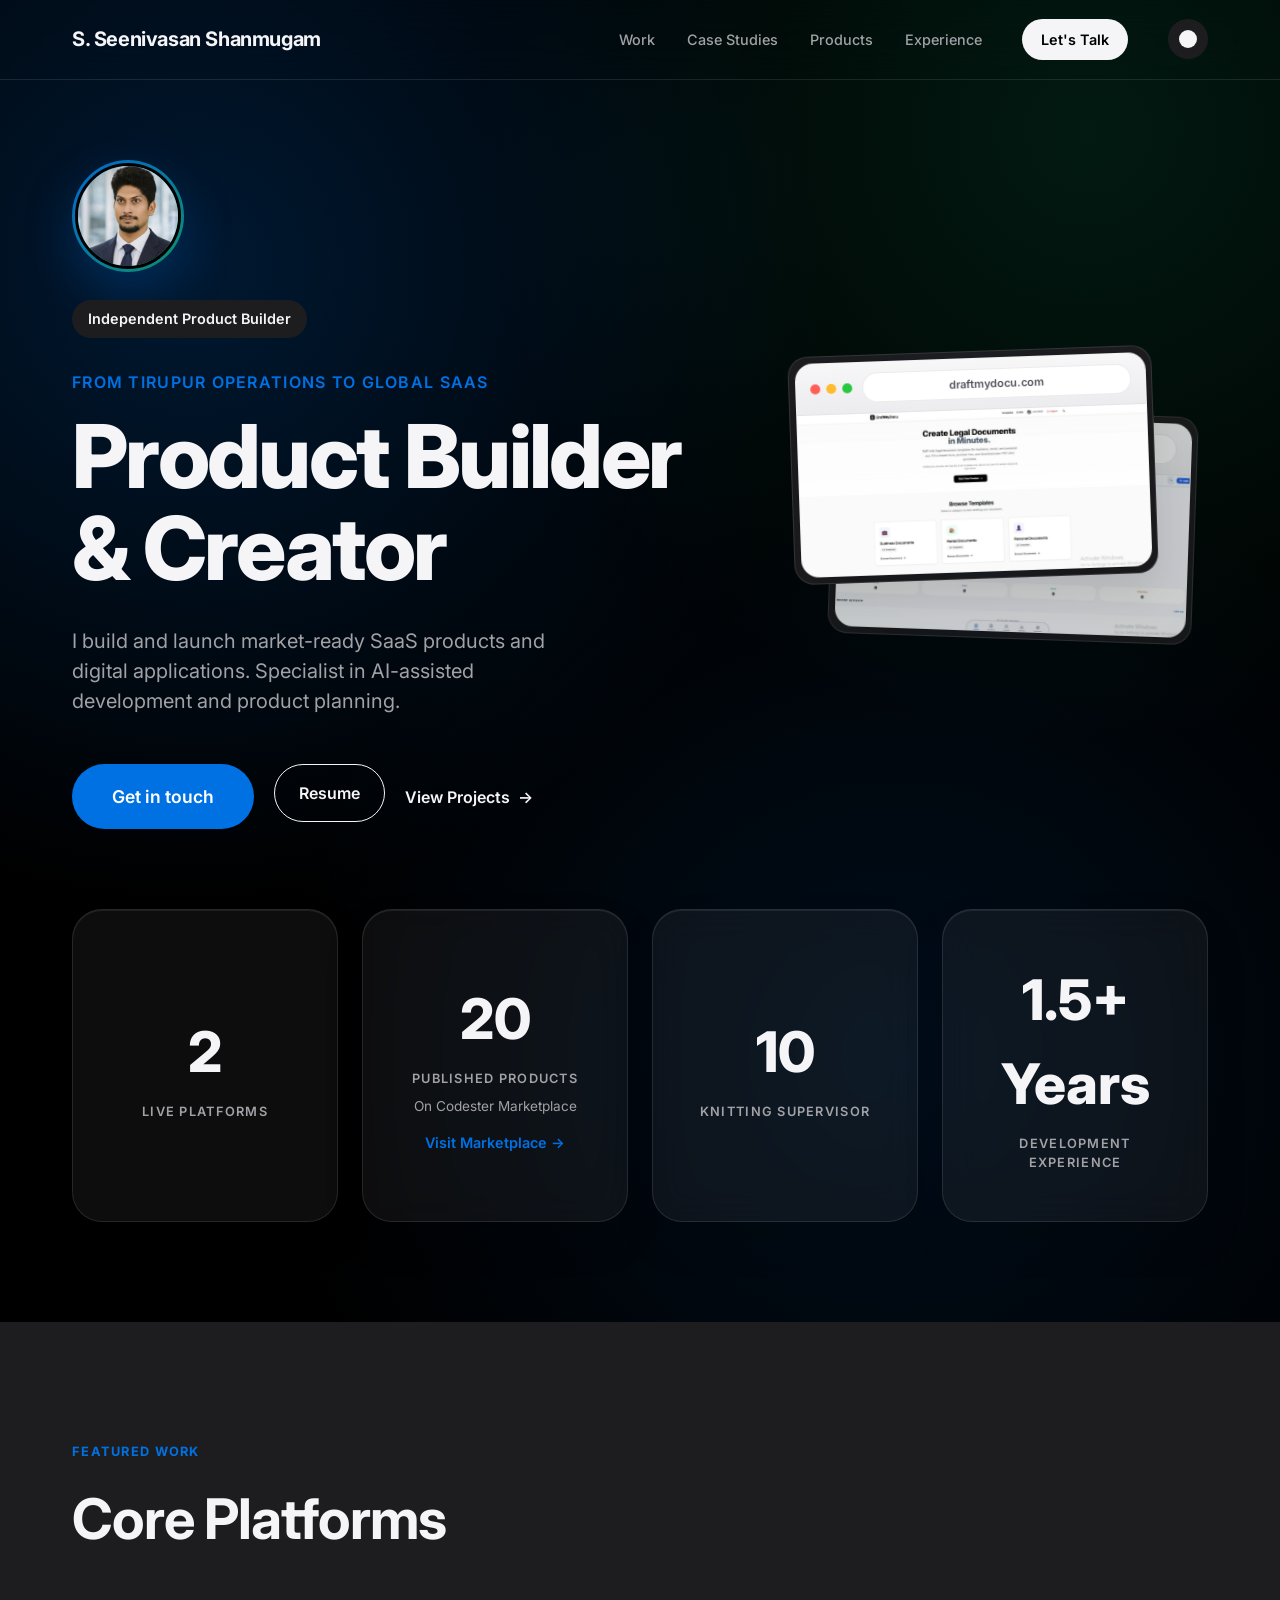
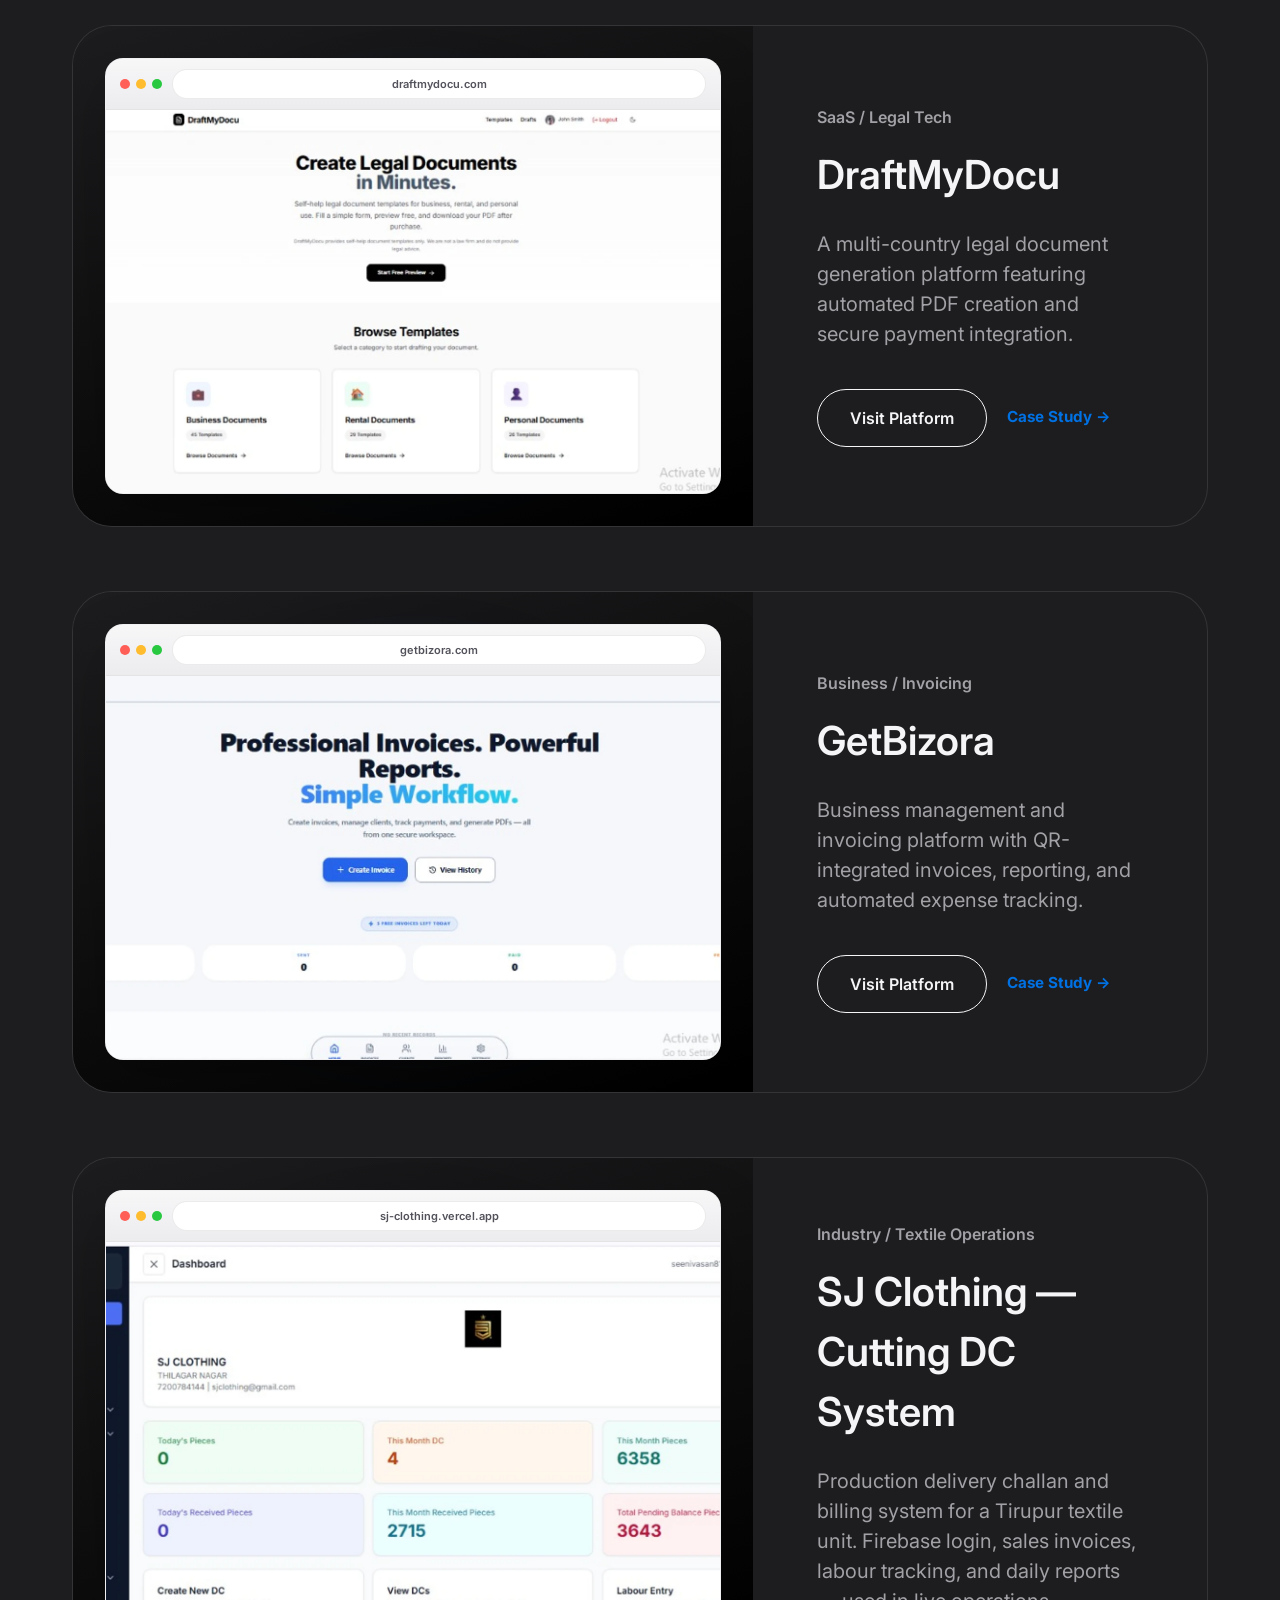
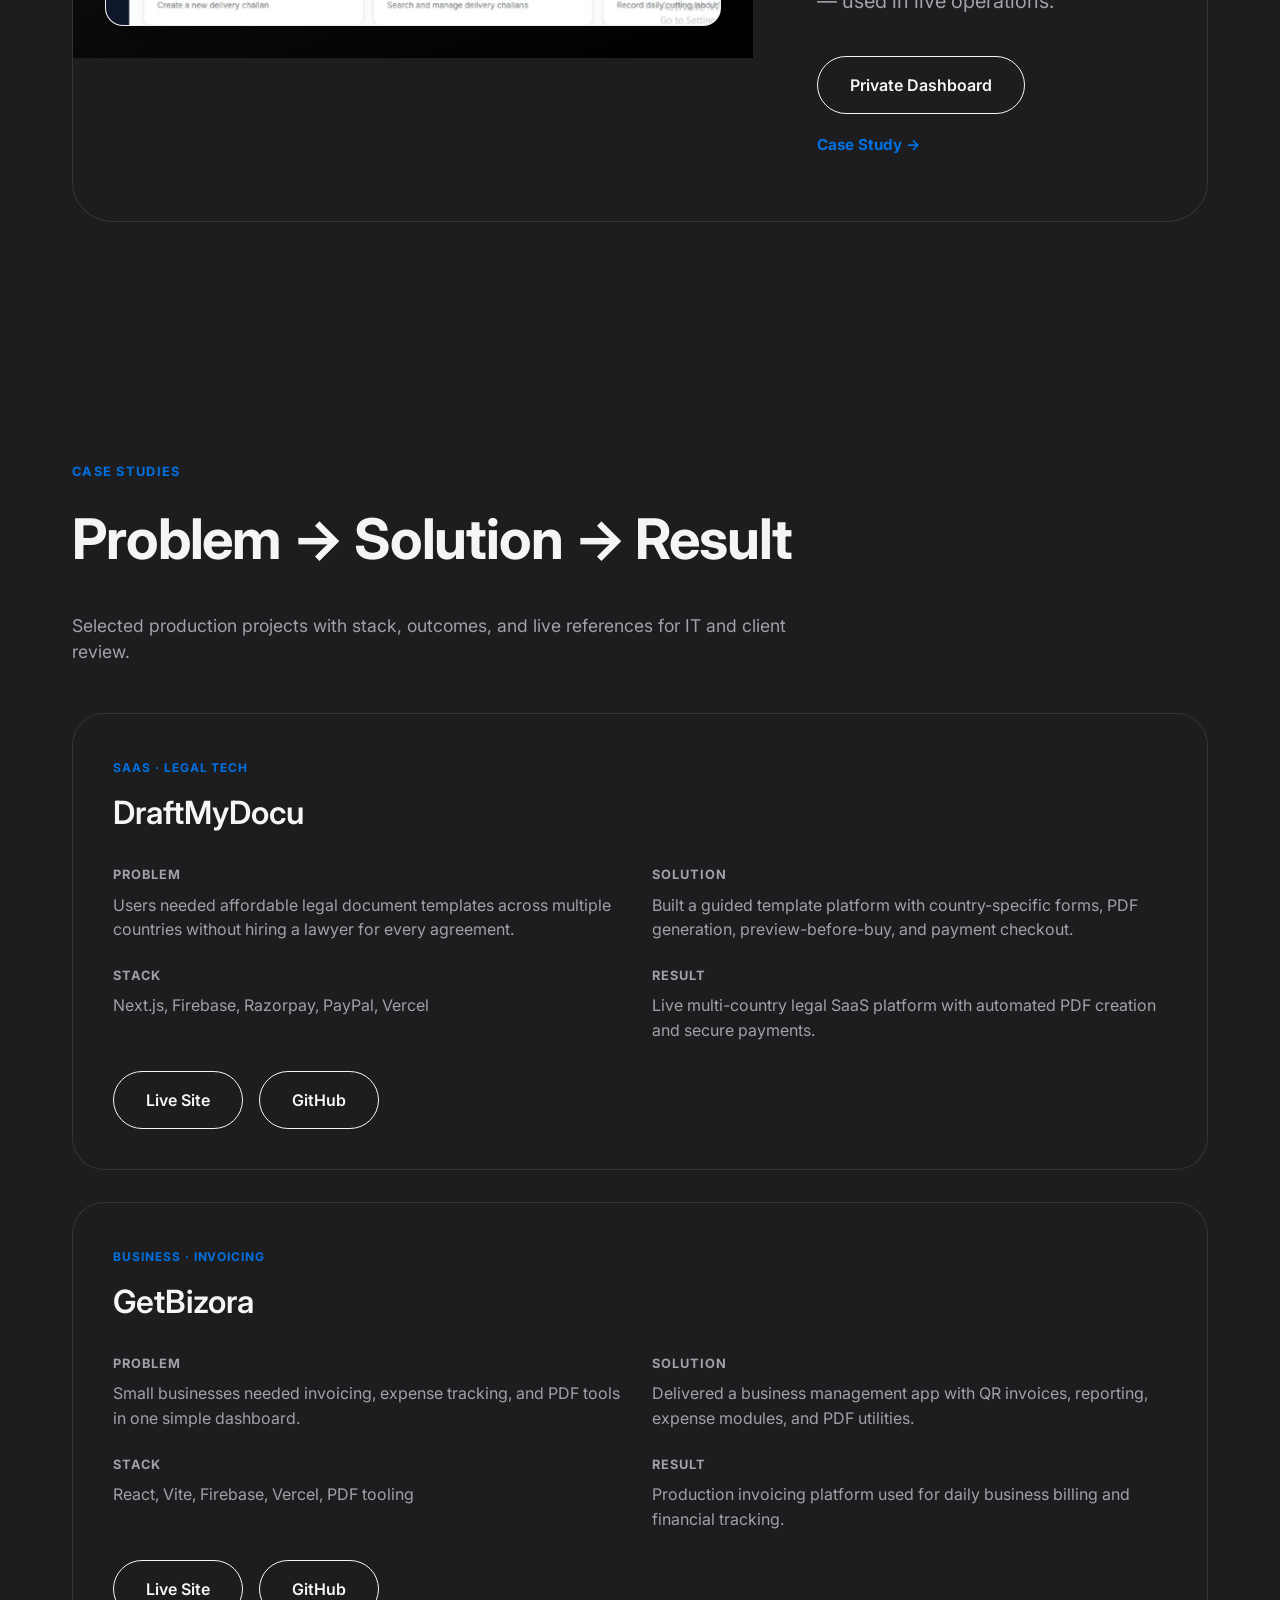
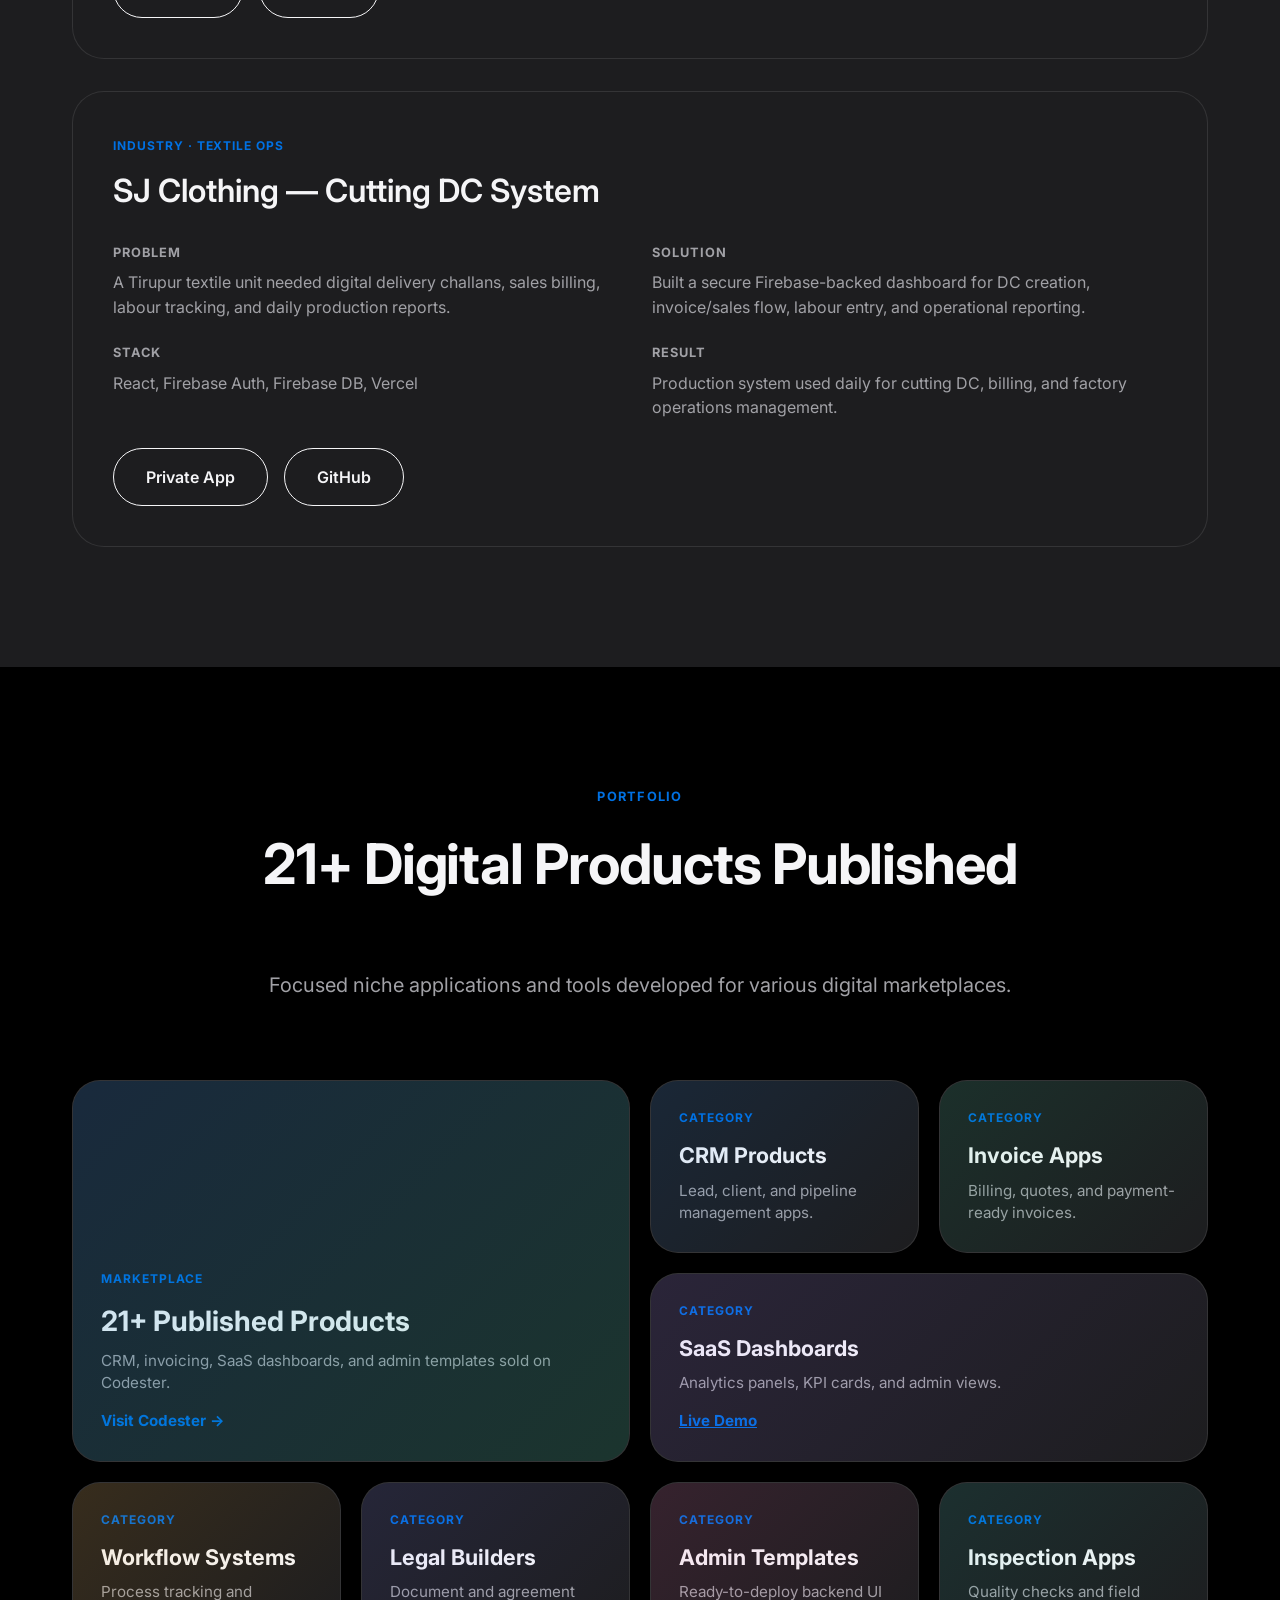
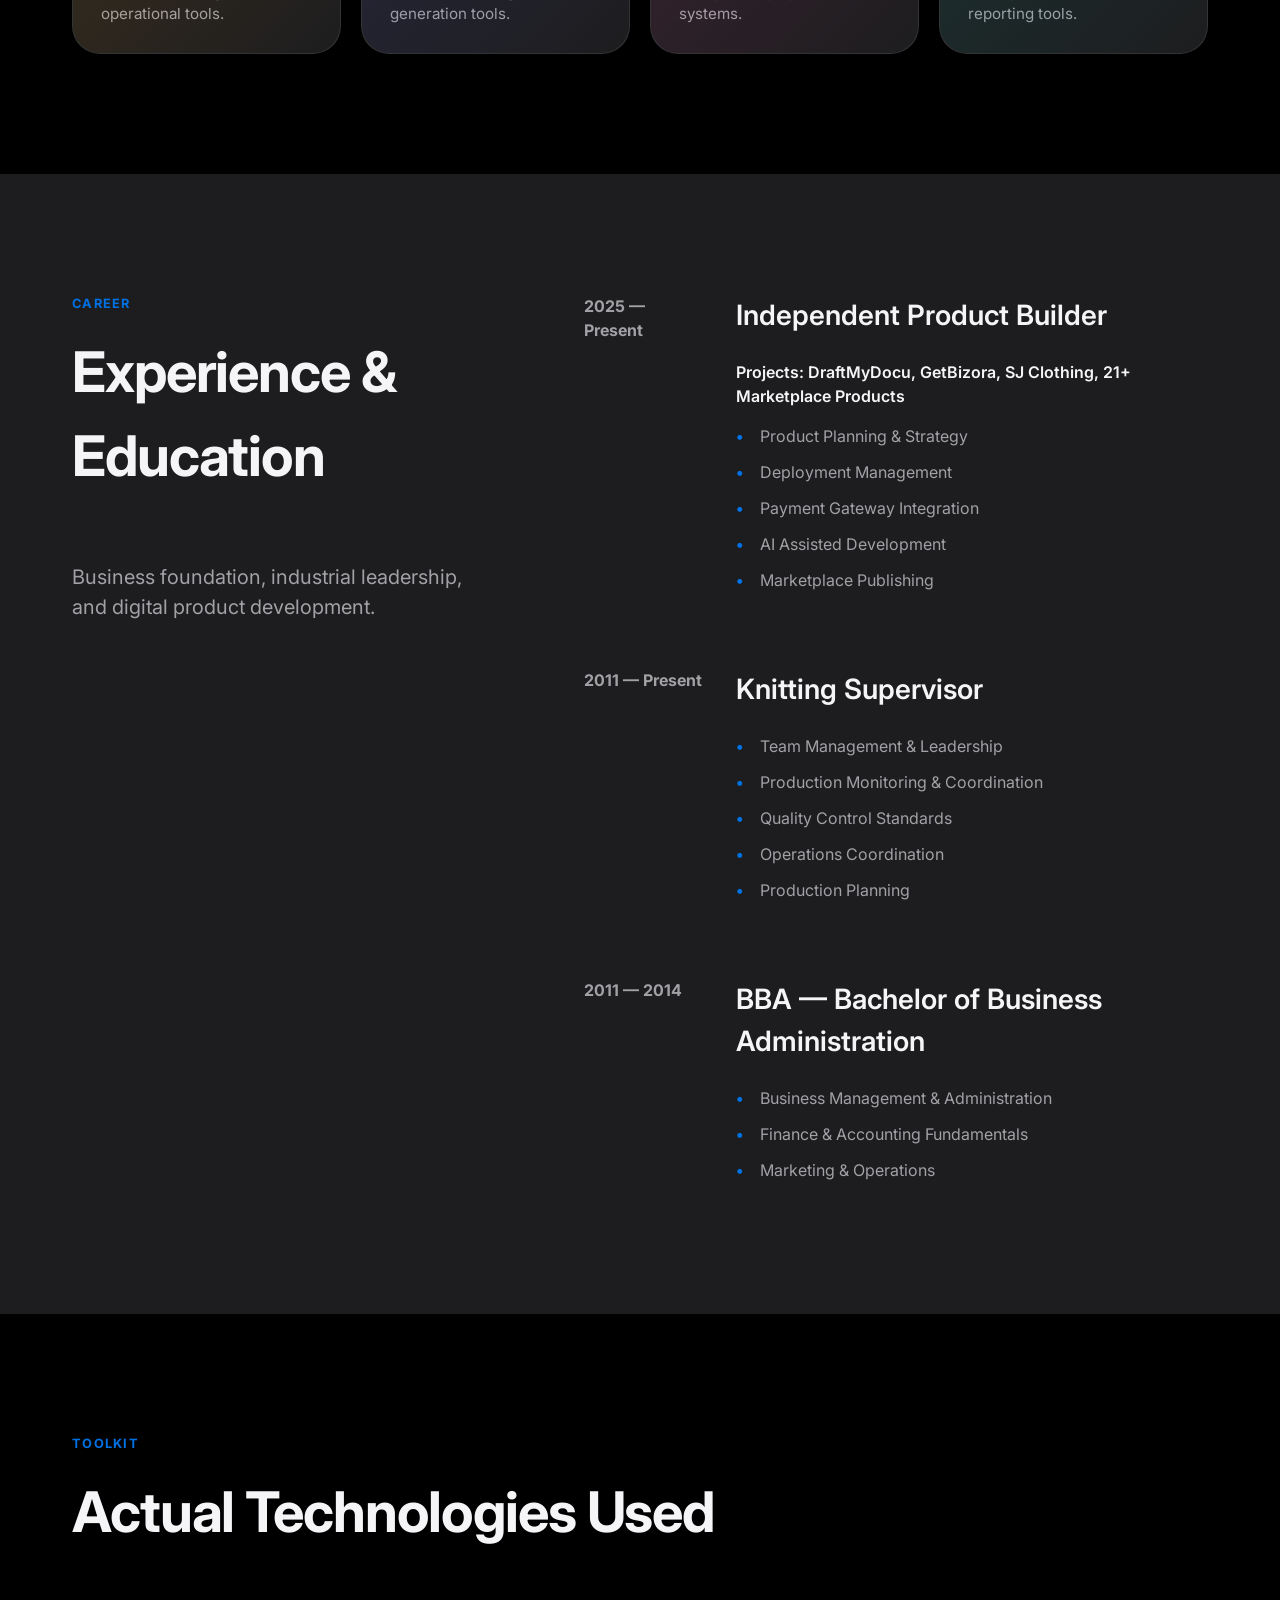
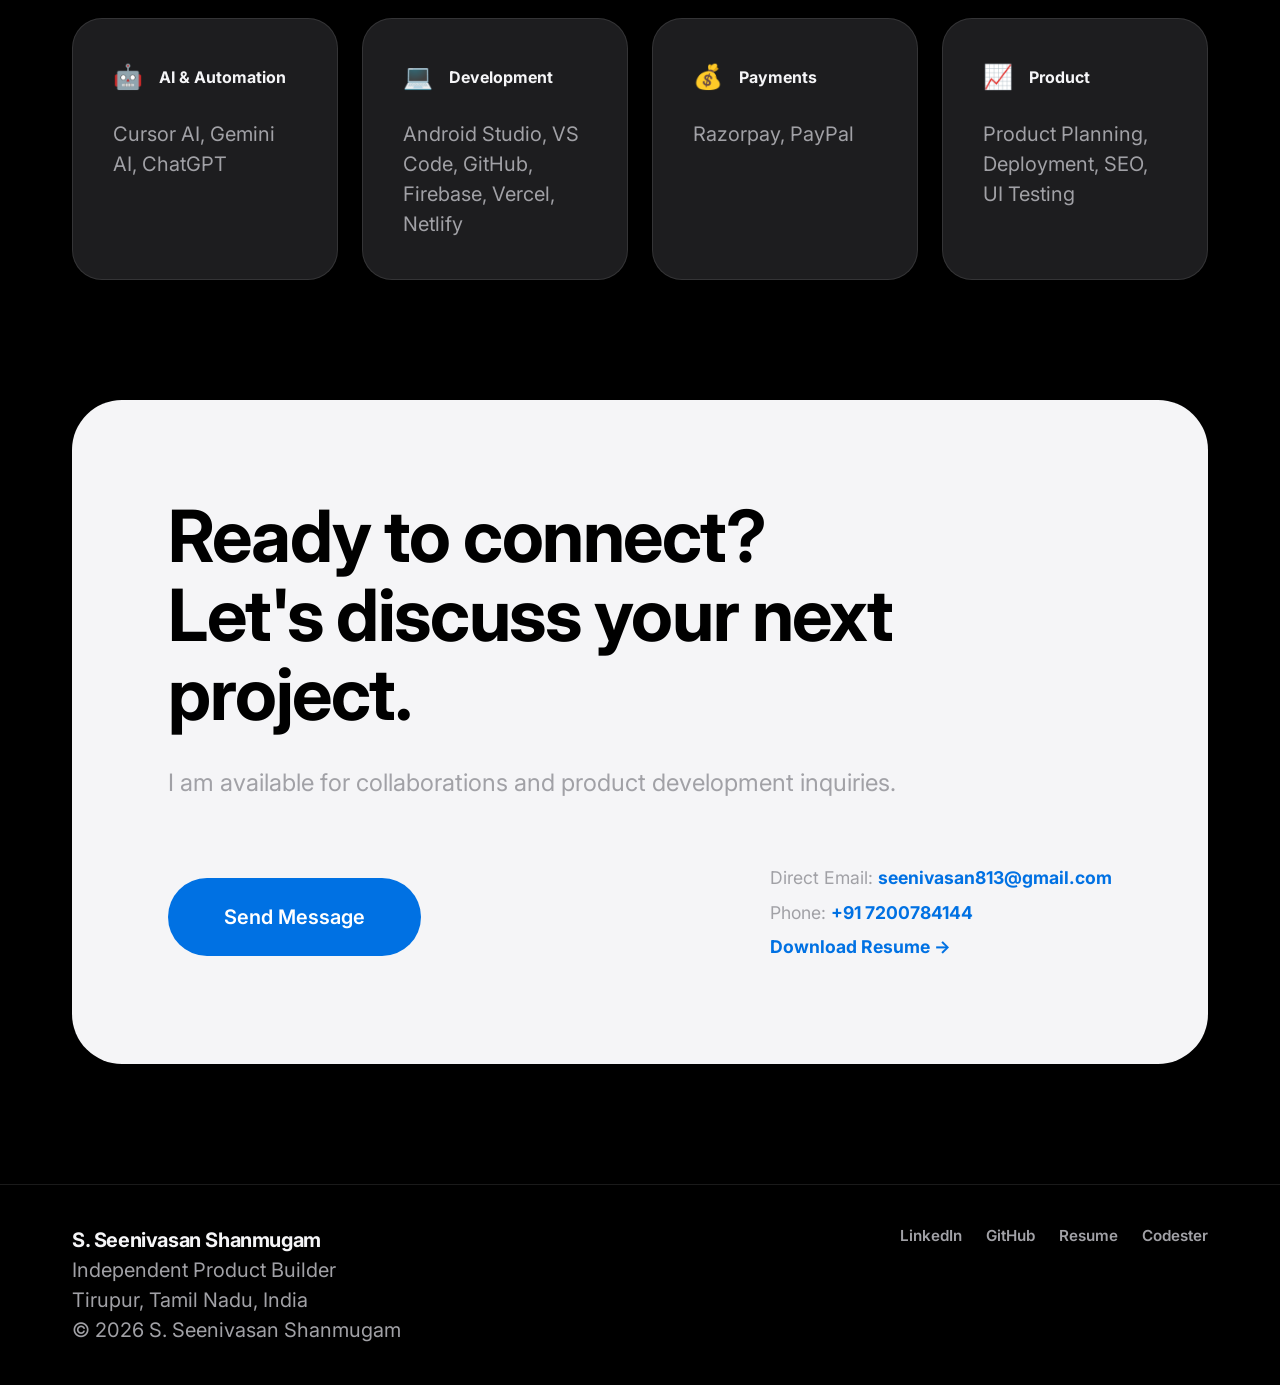
==== index.html @ 376518eb "feat: add Tenantix live demo link to SaaS Dashboards card Co-authored-by: Cursor <cursoragent@cursor" ====
<!DOCTYPE html>
<html lang="en">
<head>
    <meta charset="UTF-8">
    <meta name="viewport" content="width=device-width, initial-scale=1.0">
    <title>S. Seenivasan Shanmugam | Independent Product Builder</title>

    <!-- SEO Meta Tags -->
    <meta name="description" content="Official website of S. Seenivasan Shanmugam. 11+ years of experience in operations and building AI-assisted SaaS and digital products.">
    <meta name="keywords" content="Seenivasan Shanmugam, DraftMyDocu, GetBizora, Product Builder, SaaS, AI Development, Digital Products">
    <meta name="author" content="S. Seenivasan Shanmugam">

    <!-- Open Graph / Facebook -->
    <meta property="og:type" content="website">
    <meta property="og:url" content="https://seenivasan.com/">
    <meta property="og:title" content="S. Seenivasan Shanmugam | Independent Product Builder">
    <meta property="og:description" content="Founder of DraftMyDocu and GetBizora. Focused on building real-world digital products.">
    <meta property="og:image" content="assets/profile.jpg">

    <!-- Favicon -->
    <link rel="icon" type="image/x-icon" href="assets/favicon.ico">

    <!-- Styles -->
    <link rel="stylesheet" href="css/style.css">

    <!-- Structured Data (JSON-LD) -->
    <script type="application/ld+json">
    {
      "@context": "https://schema.org",
      "@type": "Person",
      "name": "S. Seenivasan Shanmugam",
      "jobTitle": "Independent Product Builder",
      "url": "https://seenivasan.com",
      "sameAs": [
        "https://github.com/seenivasan94",
        "https://www.linkedin.com/in/seeni-vasan-29076339b/"
      ],
      "description": "Independent Product Builder with 11 years of experience in professional operations and digital product development.",
      "address": {
        "@type": "PostalAddress",
        "addressLocality": "Tirupur, Tamil Nadu",
        "addressCountry": "India"
      }
    }
    </script>
</head>
<body class="dark-mode">
    <!-- Navigation -->
    <nav id="navbar">
        <div class="container">
            <a href="#" class="logo">S. Seenivasan Shanmugam</a>
            <div class="nav-right">
                <ul class="nav-links">
                    <li><a href="#projects">Work</a></li>
                    <li><a href="#case-studies">Case Studies</a></li>
                    <li><a href="#products">Products</a></li>
                    <li><a href="#experience">Experience</a></li>
                    <li class="nav-mobile-cta"><a href="mailto:seenivasan813@gmail.com?subject=Portfolio Inquiry&body=Hi Seenivasan,%0D%0A%0D%0AI visited your portfolio and would like to discuss your projects.%0D%0A%0D%0ARegards," class="nav-cta">Let's Talk</a></li>
                </ul>
                <a href="mailto:seenivasan813@gmail.com?subject=Portfolio Inquiry&body=Hi Seenivasan,%0D%0A%0D%0AI visited your portfolio and would like to discuss your projects.%0D%0A%0D%0ARegards," class="nav-cta">Let's Talk</a>
                <button id="theme-toggle" aria-label="Toggle theme">
                    <div class="mode-icon"></div>
                </button>
                <div class="burger">
                    <span></span>
                    <span></span>
                </div>
            </div>
        </div>
    </nav>

    <!-- Hero Section -->
    <section class="hero" id="home">
        <div class="hero-mesh" aria-hidden="true"></div>
        <div class="container">
            <div class="hero-grid">
                <div class="hero-text reveal">
                    <div class="founder-profile">
                        <div class="founder-photo-wrap">
                            <img src="assets/profile.jpg/WhatsApp Image 2026-02-08 at 2.03.00 PM.jpeg" alt="S. Seenivasan Shanmugam">
                        </div>
                    </div>
                    <div class="founder-badge">Independent Product Builder</div>
                    <p class="hero-tagline">From Tirupur Operations to Global SaaS</p>
                    <h1>Product Builder <br>& Creator</h1>
                    <p class="hero-intro">I build and launch market-ready SaaS products and digital applications. Specialist in AI-assisted development and product planning.</p>
                    <div class="hero-actions">
                        <a href="#contact" class="btn-premium">Get in touch</a>
                        <a href="assets/resume.html" target="_blank" class="btn-outline btn-hero-resume">Resume</a>
                        <a href="#projects" class="btn-link">View Projects <span class="arrow">→</span></a>
                    </div>
                </div>
                <div class="hero-visual reveal">
                    <div class="product-collage">
                        <div class="collage-card card-top">
                            <div class="pro-shot pro-shot--hero" aria-hidden="true">
                                <div class="pro-shot-glow pro-shot-glow-draft"></div>
                                <div class="pro-shot-browser">
                                    <div class="pro-shot-bar">
                                        <span class="pro-shot-dots"><i></i><i></i><i></i></span>
                                        <span class="pro-shot-url">draftmydocu.com</span>
                                    </div>
                                    <div class="pro-shot-screen">
                                        <img src="assets/showcase/draftmydocu.webp" alt="DraftMyDocu platform preview" loading="lazy">
                                    </div>
                                </div>
                            </div>
                        </div>
                        <div class="collage-card card-bottom">
                            <div class="pro-shot pro-shot--hero" aria-hidden="true">
                                <div class="pro-shot-glow pro-shot-glow-biz"></div>
                                <div class="pro-shot-browser">
                                    <div class="pro-shot-bar">
                                        <span class="pro-shot-dots"><i></i><i></i><i></i></span>
                                        <span class="pro-shot-url">getbizora.com</span>
                                    </div>
                                    <div class="pro-shot-screen">
                                        <img src="assets/showcase/getbizora.webp" alt="GetBizora platform preview" loading="lazy">
                                    </div>
                                </div>
                            </div>
                        </div>
                    </div>
                </div>
            </div>

            <!-- Stats Grid -->
            <div class="stats-premium stats-glass reveal">
                <div class="stat-card">
                    <span class="stat-num" data-target="3">0</span>
                    <span class="stat-label">Live Platforms</span>
                </div>
                <div class="stat-card clickable-card" onclick="window.open('https://www.codester.com/seenivasan', '_blank')">
                    <span class="stat-num" data-target="21">0</span>
                    <span class="stat-label">Published Products</span>
                    <span class="stat-sub">On Codester Marketplace</span>
                    <span class="stat-action">Visit Marketplace →</span>
                </div>
                <div class="stat-card">
                    <span class="stat-num" data-target="11">0</span>
                    <span class="stat-label">Knitting Supervisor</span>
                </div>
                <div class="stat-card">
                    <span class="stat-num" id="dynamic-dev-exp">0</span>
                    <span class="stat-label">Development Experience</span>
                </div>
            </div>
        </div>
    </section>

    <!-- Featured Projects -->
    <section id="projects" class="featured-work">
        <div class="container">
            <div class="section-tag">Featured Work</div>
            <h2 class="section-title">Core Platforms</h2>

            <div class="project-showcase">
                <!-- Project 1 -->
                <div class="showcase-item reveal">
                    <div class="showcase-img">
                        <div class="pro-shot pro-shot--showcase" aria-hidden="true">
                            <div class="pro-shot-glow pro-shot-glow-draft"></div>
                            <div class="pro-shot-browser">
                                <div class="pro-shot-bar">
                                    <span class="pro-shot-dots"><i></i><i></i><i></i></span>
                                    <span class="pro-shot-url">draftmydocu.com</span>
                                </div>
                                <div class="pro-shot-screen">
                                    <img src="assets/showcase/draftmydocu.webp" alt="DraftMyDocu platform preview" loading="lazy">
                                </div>
                            </div>
                        </div>
                    </div>
                    <div class="showcase-content">
                        <div class="project-meta">SaaS / Legal Tech</div>
                        <h3>DraftMyDocu</h3>
                        <p>A multi-country legal document generation platform featuring automated PDF creation and secure payment integration.</p>
                        <div class="showcase-actions">
                            <a href="https://draftmydocu.com" target="_blank" class="btn-outline">Visit Platform</a>
                            <a href="#case-draftmydocu" class="btn-link-sm">Case Study →</a>
                        </div>
                    </div>
                </div>

                <!-- Project 2 -->
                <div class="showcase-item reveal">
                    <div class="showcase-img">
                        <div class="pro-shot pro-shot--showcase" aria-hidden="true">
                            <div class="pro-shot-glow pro-shot-glow-biz"></div>
                            <div class="pro-shot-browser">
                                <div class="pro-shot-bar">
                                    <span class="pro-shot-dots"><i></i><i></i><i></i></span>
                                    <span class="pro-shot-url">getbizora.com</span>
                                </div>
                                <div class="pro-shot-screen">
                                    <img src="assets/showcase/getbizora.webp" alt="GetBizora platform preview" loading="lazy">
                                </div>
                            </div>
                        </div>
                    </div>
                    <div class="showcase-content">
                        <div class="project-meta">Business / Invoicing</div>
                        <h3>GetBizora</h3>
                        <p>Business management and invoicing platform with QR-integrated invoices, reporting, and automated expense tracking.</p>
                        <div class="showcase-actions">
                            <a href="https://getbizora.com" target="_blank" class="btn-outline">Visit Platform</a>
                            <a href="#case-getbizora" class="btn-link-sm">Case Study →</a>
                        </div>
                    </div>
                </div>

                <!-- Project 3 -->
                <div class="showcase-item reveal">
                    <div class="showcase-img">
                        <div class="pro-shot pro-shot--showcase" aria-hidden="true">
                            <div class="pro-shot-glow pro-shot-glow-sj"></div>
                            <div class="pro-shot-browser">
                                <div class="pro-shot-bar">
                                    <span class="pro-shot-dots"><i></i><i></i><i></i></span>
                                    <span class="pro-shot-url">sj-clothing.vercel.app</span>
                                </div>
                                <div class="pro-shot-screen">
                                    <img src="assets/showcase/sj-clothing.webp" alt="SJ Clothing dashboard preview" loading="lazy">
                                </div>
                            </div>
                        </div>
                    </div>
                    <div class="showcase-content">
                        <div class="project-meta">Industry / Textile Operations</div>
                        <h3>SJ Clothing — Cutting DC System</h3>
                        <p>Production delivery challan and billing system for a Tirupur textile unit. Firebase login, sales invoices, labour tracking, and daily reports — used in live operations.</p>
                        <div class="showcase-actions">
                            <a href="https://sj-clothing.vercel.app" target="_blank" class="btn-outline">Private Dashboard</a>
                            <a href="#case-sj-clothing" class="btn-link-sm">Case Study →</a>
                        </div>
                    </div>
                </div>
            </div>
        </div>
    </section>

    <!-- Case Studies -->
    <section id="case-studies" class="case-studies">
        <div class="container">
            <div class="section-tag">Case Studies</div>
            <h2 class="section-title">Problem → Solution → Result</h2>
            <p class="case-studies-intro">Selected production projects with stack, outcomes, and live references for IT and client review.</p>

            <div class="case-study-list">
                <article id="case-draftmydocu" class="case-study-card reveal">
                    <div class="case-study-head">
                        <span class="case-tag">SaaS · Legal Tech</span>
                        <h3>DraftMyDocu</h3>
                    </div>
                    <div class="case-study-grid">
                        <div class="case-block">
                            <h4>Problem</h4>
                            <p>Users needed affordable legal document templates across multiple countries without hiring a lawyer for every agreement.</p>
                        </div>
                        <div class="case-block">
                            <h4>Solution</h4>
                            <p>Built a guided template platform with country-specific forms, PDF generation, preview-before-buy, and payment checkout.</p>
                        </div>
                        <div class="case-block">
                            <h4>Stack</h4>
                            <p>Next.js, Firebase, Razorpay, PayPal, Vercel</p>
                        </div>
                        <div class="case-block">
                            <h4>Result</h4>
                            <p>Live multi-country legal SaaS platform with automated PDF creation and secure payments.</p>
                        </div>
                    </div>
                    <div class="case-study-links">
                        <a href="https://draftmydocu.com" target="_blank" class="btn-outline">Live Site</a>
                        <a href="https://github.com/seenivasan94" target="_blank" class="btn-outline">GitHub</a>
                    </div>
                </article>

                <article id="case-getbizora" class="case-study-card reveal">
                    <div class="case-study-head">
                        <span class="case-tag">Business · Invoicing</span>
                        <h3>GetBizora</h3>
                    </div>
                    <div class="case-study-grid">
                        <div class="case-block">
                            <h4>Problem</h4>
                            <p>Small businesses needed invoicing, expense tracking, and PDF tools in one simple dashboard.</p>
                        </div>
                        <div class="case-block">
                            <h4>Solution</h4>
                            <p>Delivered a business management app with QR invoices, reporting, expense modules, and PDF utilities.</p>
                        </div>
                        <div class="case-block">
                            <h4>Stack</h4>
                            <p>React, Vite, Firebase, Vercel, PDF tooling</p>
                        </div>
                        <div class="case-block">
                            <h4>Result</h4>
                            <p>Production invoicing platform used for daily business billing and financial tracking.</p>
                        </div>
                    </div>
                    <div class="case-study-links">
                        <a href="https://getbizora.com" target="_blank" class="btn-outline">Live Site</a>
                        <a href="https://github.com/seenivasan94" target="_blank" class="btn-outline">GitHub</a>
                    </div>
                </article>

                <article id="case-sj-clothing" class="case-study-card reveal">
                    <div class="case-study-head">
                        <span class="case-tag">Industry · Textile Ops</span>
                        <h3>SJ Clothing — Cutting DC System</h3>
                    </div>
                    <div class="case-study-grid">
                        <div class="case-block">
                            <h4>Problem</h4>
                            <p>A Tirupur textile unit needed digital delivery challans, sales billing, labour tracking, and daily production reports.</p>
                        </div>
                        <div class="case-block">
                            <h4>Solution</h4>
                            <p>Built a secure Firebase-backed dashboard for DC creation, invoice/sales flow, labour entry, and operational reporting.</p>
                        </div>
                        <div class="case-block">
                            <h4>Stack</h4>
                            <p>React, Firebase Auth, Firebase DB, Vercel</p>
                        </div>
                        <div class="case-block">
                            <h4>Result</h4>
                            <p>Production system used daily for cutting DC, billing, and factory operations management.</p>
                        </div>
                    </div>
                    <div class="case-study-links">
                        <a href="https://sj-clothing.vercel.app" target="_blank" class="btn-outline">Private App</a>
                        <a href="https://github.com/seenivasan94" target="_blank" class="btn-outline">GitHub</a>
                    </div>
                </article>
            </div>
        </div>
    </section>

    <!-- Marketplace Products -->
    <section id="products" class="marketplace">
        <div class="container">
            <div class="marketplace-header reveal">
                <div class="section-tag">Portfolio</div>
                <h2 class="section-title">21+ Digital Products Published</h2>
                <p>Focused niche applications and tools developed for various digital marketplaces.</p>
            </div>

            <div class="bento-grid reveal">
                <a href="https://www.codester.com/seenivasan" target="_blank" class="bento-item bento-feature">
                    <span class="bento-label">Marketplace</span>
                    <h4>21+ Published Products</h4>
                    <p>CRM, invoicing, SaaS dashboards, and admin templates sold on Codester.</p>
                    <span class="bento-cta">Visit Codester →</span>
                </a>
                <div class="bento-item bento-accent-1">
                    <span class="bento-label">Category</span>
                    <h4>CRM Products</h4>
                    <p>Lead, client, and pipeline management apps.</p>
                </div>
                <div class="bento-item bento-accent-2">
                    <span class="bento-label">Category</span>
                    <h4>Invoice Apps</h4>
                    <p>Billing, quotes, and payment-ready invoices.</p>
                </div>
                <div class="bento-item bento-wide bento-accent-3">
                    <span class="bento-label">Category</span>
                    <h4>SaaS Dashboards</h4>
                    <p>Analytics panels, KPI cards, and admin views.</p>
                    <a href="https://silly-horse-9d9541.netlify.app/" target="_blank" rel="noopener noreferrer" class="bento-cta">Live Demo</a>
                </div>
                <div class="bento-item bento-accent-4">
                    <span class="bento-label">Category</span>
                    <h4>Workflow Systems</h4>
                    <p>Process tracking and operational tools.</p>
                </div>
                <div class="bento-item bento-accent-5">
                    <span class="bento-label">Category</span>
                    <h4>Legal Builders</h4>
                    <p>Document and agreement generation tools.</p>
                </div>
                <div class="bento-item bento-accent-6">
                    <span class="bento-label">Category</span>
                    <h4>Admin Templates</h4>
                    <p>Ready-to-deploy backend UI systems.</p>
                </div>
                <div class="bento-item bento-accent-7">
                    <span class="bento-label">Category</span>
                    <h4>Inspection Apps</h4>
                    <p>Quality checks and field reporting tools.</p>
                </div>
            </div>
        </div>
    </section>

    <!-- Experience Timeline -->
    <section id="experience" class="experience-founder">
        <div class="container">
            <div class="experience-grid">
                <div class="exp-header reveal">
                    <div class="section-tag">Career</div>
                    <h2 class="section-title">Experience & Education</h2>
                    <p>Business foundation, industrial leadership, and digital product development.</p>
                </div>
                <div class="exp-list">
                    <div class="exp-item reveal">
                        <div class="exp-year">2025 — Present</div>
                        <div class="exp-info">
                            <h3>Independent Product Builder</h3>
                            <p class="exp-sub">Projects: DraftMyDocu, GetBizora, SJ Clothing, 21+ Marketplace Products</p>
                            <ul class="exp-tasks">
                                <li>Product Planning & Strategy</li>
                                <li>Deployment Management</li>
                                <li>Payment Gateway Integration</li>
                                <li>AI Assisted Development</li>
                                <li>Marketplace Publishing</li>
                            </ul>
                        </div>
                    </div>
                    <div class="exp-item reveal">
                        <div class="exp-year">2011 — Present</div>
                        <div class="exp-info">
                            <h3>Knitting Supervisor</h3>
                            <ul class="exp-tasks">
                                <li>Team Management & Leadership</li>
                                <li>Production Monitoring & Coordination</li>
                                <li>Quality Control Standards</li>
                                <li>Operations Coordination</li>
                                <li>Production Planning</li>
                            </ul>
                        </div>
                    </div>
                    <div class="exp-item reveal">
                        <div class="exp-year">2011 — 2014</div>
                        <div class="exp-info">
                            <h3>BBA — Bachelor of Business Administration</h3>
                            <ul class="exp-tasks">
                                <li>Business Management & Administration</li>
                                <li>Finance & Accounting Fundamentals</li>
                                <li>Marketing & Operations</li>
                            </ul>
                        </div>
                    </div>
                </div>
            </div>
        </div>
    </section>

    <!-- Skills -->
    <section class="skills-premium">
        <div class="container">
            <div class="section-tag">Toolkit</div>
            <h2 class="section-title">Actual Technologies Used</h2>
            <div class="skills-grid-premium">
                <div class="skill-card reveal">
                    <div class="skill-head">
                        <span class="skill-icon">🤖</span>
                        <h4>AI & Automation</h4>
                    </div>
                    <p>Cursor AI, Gemini AI, ChatGPT</p>
                </div>
                <div class="skill-card reveal">
                    <div class="skill-head">
                        <span class="skill-icon">💻</span>
                        <h4>Development</h4>
                    </div>
                    <p>Android Studio, VS Code, GitHub, Firebase, Vercel, Netlify</p>
                </div>
                <div class="skill-card reveal">
                    <div class="skill-head">
                        <span class="skill-icon">💰</span>
                        <h4>Payments</h4>
                    </div>
                    <p>Razorpay, PayPal</p>
                </div>
                <div class="skill-card reveal">
                    <div class="skill-head">
                        <span class="skill-icon">📈</span>
                        <h4>Product</h4>
                    </div>
                    <p>Product Planning, Deployment, SEO, UI Testing</p>
                </div>
            </div>
        </div>
    </section>

    <!-- Contact -->
    <section id="contact" class="contact-founder">
        <div class="container">
            <div class="contact-card-premium reveal">
                <div class="contact-header">
                    <h2>Ready to connect? <br>Let's discuss your next project.</h2>
                    <p>I am available for collaborations and product development inquiries.</p>
                </div>
                <div class="contact-footer-simple">
                    <a href="mailto:seenivasan813@gmail.com?subject=Portfolio Inquiry&body=Hi Seenivasan,%0D%0A%0D%0AI visited your portfolio and would like to discuss your projects and work.%0D%0A%0D%0ARegards," class="btn-premium btn-large">Send Message</a>
                    <div class="contact-direct">
                        <p>Direct Email: <strong>seenivasan813@gmail.com</strong></p>
                        <p>Phone: <strong>+91 7200784144</strong></p>
                        <p><a href="assets/resume.html" target="_blank" class="contact-resume-link">Download Resume →</a></p>
                    </div>
                </div>
            </div>
        </div>
    </section>

    <!-- Minimal Footer -->
    <footer class="footer-minimal">
        <div class="container">
            <div class="f-left">
                <span class="logo">S. Seenivasan Shanmugam</span>
                <p>Independent Product Builder</p>
                <p>Tirupur, Tamil Nadu, India</p>
                <p>© 2026 S. Seenivasan Shanmugam</p>
            </div>
            <div class="f-right">
                <a href="https://www.linkedin.com/in/seeni-vasan-29076339b/" target="_blank" rel="noopener">LinkedIn</a>
                <a href="https://github.com/seenivasan94" target="_blank" rel="noopener">GitHub</a>
                <a href="assets/resume.html" target="_blank">Resume</a>
                <a href="https://www.codester.com/seenivasan" target="_blank" rel="noopener">Codester</a>
            </div>
        </div>
    </footer>

    <script src="js/app.js"></script>
</body>
</html>
---- css/style.css ----
/*
    Seenivasan Premium Founder Portfolio
    Apple/Framer Inspired Design
*/

@import url('https://fonts.googleapis.com/css2?family=Inter:wght@400;500;600;700;800&display=swap');

:root {
    --primary: #0071e3;
    --bg: #ffffff;
    --text: #1d1d1f;
    --text-sec: #86868b;
    --accent: #f5f5f7;
    --card-bg: #ffffff;
    --card-border: rgba(0,0,0,0.1);
    --shadow: 0 20px 40px rgba(0,0,0,0.04);
    --transition: all 0.5s cubic-bezier(0.4, 0, 0.2, 1);
}

.dark-mode {
    --bg: #000000;
    --text: #f5f5f7;
    --text-sec: #a1a1a6;
    --accent: #1d1d1f;
    --card-bg: #1d1d1f;
    --card-border: rgba(255,255,255,0.1);
    --shadow: 0 20px 40px rgba(0,0,0,0.4);
}

* {
    margin: 0;
    padding: 0;
    box-sizing: border-box;
    -webkit-font-smoothing: antialiased;
}

body {
    font-family: 'Inter', -apple-system, sans-serif;
    background-color: var(--bg);
    color: var(--text);
    line-height: 1.5;
    overflow-x: hidden;
    transition: background-color 0.3s ease;
}

.container {
    max-width: 1200px;
    margin: 0 auto;
    padding: 0 2rem;
}

/* Typography */
h1 { font-size: clamp(3rem, 8vw, 5.5rem); font-weight: 800; line-height: 1.05; letter-spacing: -0.03em; }
h2 { font-size: clamp(2rem, 5vw, 3.5rem); font-weight: 700; letter-spacing: -0.02em; }
h3 { font-size: 1.75rem; font-weight: 600; }
p { font-size: 1.25rem; color: var(--text-sec); }

/* Navigation */
#navbar {
    position: fixed;
    top: 0;
    width: 100%;
    height: 80px;
    display: flex;
    align-items: center;
    z-index: 1000;
    backdrop-filter: blur(20px);
    -webkit-backdrop-filter: blur(20px);
    border-bottom: 1px solid var(--card-border);
}

#navbar .container {
    display: flex;
    justify-content: space-between;
    align-items: center;
    width: 100%;
}

.logo { font-weight: 700; font-size: 1.25rem; letter-spacing: -0.02em; text-decoration: none; color: var(--text); }

.nav-right { display: flex; align-items: center; gap: 2.5rem; }

.nav-links { display: flex; gap: 2rem; list-style: none; }

.nav-links a {
    text-decoration: none;
    color: var(--text-sec);
    font-size: 0.9rem;
    font-weight: 500;
    transition: var(--transition);
}

.nav-links a:hover { color: var(--text); }

.nav-cta {
    background: var(--text);
    color: var(--bg);
    padding: 0.6rem 1.2rem;
    border-radius: 100px;
    font-size: 0.9rem;
    font-weight: 600;
    text-decoration: none;
    transition: var(--transition);
}

.nav-cta:hover { opacity: 0.9; transform: scale(1.05); }

#theme-toggle {
    background: var(--accent);
    border: none;
    width: 40px;
    height: 40px;
    border-radius: 50%;
    cursor: pointer;
    display: flex;
    align-items: center;
    justify-content: center;
}

.mode-icon {
    width: 18px;
    height: 18px;
    border-radius: 50%;
    background: var(--text);
}

/* Hero */
.hero {
    position: relative;
    padding: 160px 0 100px;
    overflow: hidden;
}

.hero-mesh {
    position: absolute;
    inset: 0;
    pointer-events: none;
    background:
        radial-gradient(circle at 15% 20%, rgba(0, 113, 227, 0.22) 0%, transparent 42%),
        radial-gradient(circle at 85% 10%, rgba(16, 185, 129, 0.14) 0%, transparent 38%),
        radial-gradient(circle at 70% 80%, rgba(0, 113, 227, 0.12) 0%, transparent 45%);
    animation: heroMeshMove 14s ease-in-out infinite alternate;
}

@keyframes heroMeshMove {
    0% { transform: scale(1) translate(0, 0); opacity: 0.85; }
    100% { transform: scale(1.08) translate(-2%, 2%); opacity: 1; }
}

.hero .container {
    position: relative;
    z-index: 1;
}

.founder-profile {
    margin-bottom: 1.75rem;
}

.founder-photo-wrap {
    width: 112px;
    height: 112px;
    border-radius: 50%;
    padding: 3px;
    background: linear-gradient(135deg, rgba(0, 113, 227, 0.9), rgba(16, 185, 129, 0.75));
    box-shadow: 0 20px 50px rgba(0, 113, 227, 0.25);
}

.founder-photo-wrap img {
    width: 100%;
    height: 100%;
    object-fit: cover;
    border-radius: 50%;
    border: 3px solid var(--bg);
    display: block;
}

.hero-tagline {
    font-size: 1rem;
    font-weight: 600;
    letter-spacing: 0.08em;
    text-transform: uppercase;
    color: var(--primary);
    margin-bottom: 1rem;
}

.hero-grid {
    display: grid;
    grid-template-columns: 1.2fr 0.8fr;
    gap: 4rem;
    align-items: center;
    margin-bottom: 80px;
}

.founder-badge {
    display: inline-block;
    padding: 0.5rem 1rem;
    background: var(--accent);
    border-radius: 100px;
    font-size: 0.9rem;
    font-weight: 600;
    margin-bottom: 2rem;
}

.hero-intro { margin: 2rem 0 3rem; max-width: 500px; }

.hero-actions { display: flex; align-items: center; gap: 1.25rem; flex-wrap: wrap; }

.btn-premium {
    background: var(--primary);
    color: #fff;
    padding: 1.2rem 2.5rem;
    border-radius: 100px;
    font-size: 1.1rem;
    font-weight: 600;
    text-decoration: none;
    transition: var(--transition);
    border: none;
    cursor: pointer;
    display: inline-block;
}

.btn-premium:hover { transform: translateY(-5px); box-shadow: 0 10px 30px rgba(0, 113, 227, 0.3); }

.btn-large { padding: 1.5rem 3.5rem; font-size: 1.25rem; }

.btn-link { font-weight: 600; text-decoration: none; color: var(--text); display: flex; align-items: center; gap: 0.5rem; }

.product-collage {
    position: relative;
    width: 100%;
    height: 450px;
    display: flex;
    align-items: center;
    justify-content: center;
    perspective: 1000px;
}

.collage-card {
    position: absolute;
    width: 85%;
    aspect-ratio: 16/10;
    border-radius: 20px;
    overflow: hidden;
    background: var(--card-bg);
    border: 1px solid var(--card-border);
    box-shadow: 0 20px 40px rgba(0,0,0,0.1);
    transition: transform 0.4s cubic-bezier(0.165, 0.84, 0.44, 1),
                box-shadow 0.3s ease,
                opacity 0.3s ease,
                z-index 0.3s step-end;
    backdrop-filter: blur(10px);
    cursor: pointer;
    user-select: none;
}

.card-top {
    z-index: 2;
    transform: translateY(-30px) translateX(-20px) rotate(-2deg);
}

.card-bottom {
    z-index: 1;
    transform: translateY(30px) translateX(20px) rotate(2deg);
    opacity: 0.8;
}

/* Active State for Hover/Touch */
.collage-card.is-active {
    z-index: 10 !important;
    transform: scale(1.08) !important;
    box-shadow: 0 50px 100px rgba(0,0,0,0.3);
    opacity: 1 !important;
    transition: transform 0.4s cubic-bezier(0.165, 0.84, 0.44, 1),
                box-shadow 0.3s ease,
                opacity 0.3s ease,
                z-index 0s;
}

/* HD Product Screenshots */
.pro-shot {
    position: relative;
    width: 100%;
    height: 100%;
    padding: 0.35rem;
    display: flex;
    align-items: center;
    justify-content: center;
}

.showcase-img .pro-shot {
    padding: 0;
}

.pro-shot-glow {
    position: absolute;
    inset: 6% 4%;
    border-radius: 50%;
    filter: blur(42px);
    opacity: 0.38;
    pointer-events: none;
}

.pro-shot-glow-draft {
    background: radial-gradient(circle, rgba(0, 113, 227, 0.45) 0%, transparent 72%);
}

.pro-shot-glow-biz {
    background: radial-gradient(circle, rgba(37, 99, 235, 0.45) 0%, transparent 72%);
}

.pro-shot-glow-sj {
    background: radial-gradient(circle, rgba(30, 58, 138, 0.42) 0%, transparent 72%);
}

.pro-shot-browser {
    position: relative;
    z-index: 1;
    width: 100%;
    height: 100%;
    border-radius: 18px;
    overflow: hidden;
    background: #ececef;
    border: 1px solid rgba(255, 255, 255, 0.18);
    box-shadow: 0 24px 60px rgba(0, 0, 0, 0.2), inset 0 1px 0 rgba(255, 255, 255, 0.25);
    display: flex;
    flex-direction: column;
    transition: transform 0.35s ease, box-shadow 0.35s ease;
}

.pro-shot-bar {
    display: flex;
    align-items: center;
    gap: 10px;
    padding: 10px 14px;
    background: linear-gradient(180deg, #f7f7f8 0%, #ececef 100%);
    border-bottom: 1px solid rgba(0, 0, 0, 0.08);
    flex-shrink: 0;
}

.pro-shot-dots {
    display: flex;
    gap: 6px;
}

.pro-shot-dots i {
    width: 10px;
    height: 10px;
    border-radius: 50%;
    display: block;
    font-style: normal;
}

.pro-shot-dots i:nth-child(1) { background: #ff5f57; }
.pro-shot-dots i:nth-child(2) { background: #febc2e; }
.pro-shot-dots i:nth-child(3) { background: #28c840; }

.pro-shot-url {
    flex: 1;
    text-align: center;
    font-size: 11px;
    font-weight: 600;
    color: #52525b;
    background: #fff;
    border: 1px solid rgba(0, 0, 0, 0.08);
    border-radius: 999px;
    padding: 6px 12px;
    white-space: nowrap;
    overflow: hidden;
    text-overflow: ellipsis;
}

.pro-shot-screen {
    flex: 1;
    min-height: 0;
    background: #fff;
}

.pro-shot-screen img {
    width: 100%;
    height: 100%;
    object-fit: cover;
    object-position: top center;
    display: block;
}

.pro-shot--showcase {
    max-width: 640px;
    margin: 0 auto;
}

.collage-card:hover .pro-shot-browser,
.collage-card.is-active .pro-shot-browser {
    transform: translateY(-4px);
    box-shadow: 0 32px 70px rgba(0, 0, 0, 0.28), inset 0 1px 0 rgba(255, 255, 255, 0.28);
}

.showcase-item:hover .pro-shot-browser {
    transform: scale(1.02);
    box-shadow: 0 32px 70px rgba(0, 0, 0, 0.24), inset 0 1px 0 rgba(255, 255, 255, 0.28);
}

/* Real UI Product Mockups */
.real-mockup {
    position: relative;
    width: 100%;
    height: 100%;
    display: flex;
    align-items: center;
    justify-content: center;
    padding: 0.5rem;
    overflow: hidden;
}

.real-mockup.mockup-hero { font-size: 5px; }
.real-mockup.mockup-showcase { font-size: 6px; }

.mockup-hero .real-nav-links,
.mockup-hero .real-cta-row {
    display: none;
}

.mockup-hero .real-headline {
    font-size: 2.2em;
}

.mockup-hero .real-table-row:last-child {
    display: none;
}

.real-glow {
    position: absolute;
    inset: 8% 4%;
    border-radius: 50%;
    filter: blur(36px);
    opacity: 0.45;
    pointer-events: none;
}

.real-glow-draft {
    background: radial-gradient(circle, rgba(24, 24, 27, 0.35) 0%, transparent 72%);
}

.real-glow-biz {
    background: radial-gradient(circle, rgba(37, 99, 235, 0.35) 0%, transparent 72%);
}

.real-browser {
    position: relative;
    z-index: 1;
    width: 100%;
    height: 100%;
    border-radius: 1.6em;
    overflow: hidden;
    border: 1px solid rgba(255, 255, 255, 0.18);
    box-shadow: 0 2em 4em rgba(0, 0, 0, 0.18), inset 0 1px 0 rgba(255, 255, 255, 0.25);
    background: #ececef;
    display: flex;
    flex-direction: column;
}

.real-browser-top {
    display: flex;
    align-items: center;
    gap: 1em;
    padding: 1.2em 1.4em;
    background: linear-gradient(180deg, #f5f5f7 0%, #ececef 100%);
    border-bottom: 1px solid rgba(0, 0, 0, 0.08);
}

.real-dots {
    display: flex;
    gap: 0.55em;
}

.real-dots span {
    width: 1.1em;
    height: 1.1em;
    border-radius: 50%;
}

.real-dots span:nth-child(1) { background: #ff5f57; }
.real-dots span:nth-child(2) { background: #febc2e; }
.real-dots span:nth-child(3) { background: #28c840; }

.real-url {
    flex: 1;
    text-align: center;
    font-size: 1.35em;
    font-weight: 600;
    color: #52525b;
    background: #fff;
    border: 1px solid rgba(0, 0, 0, 0.08);
    border-radius: 100px;
    padding: 0.55em 1em;
}

.real-app {
    flex: 1;
    min-height: 0;
    overflow: hidden;
}

/* DraftMyDocu UI */
.real-app--draft {
    background: #ffffff;
    color: #18181b;
}

.real-app-nav {
    display: flex;
    align-items: center;
    gap: 1.2em;
    padding: 1.4em 1.6em;
    border-bottom: 1px solid #e4e4e7;
    background: #fff;
}

.real-logo {
    font-size: 1.8em;
    font-weight: 800;
    letter-spacing: -0.03em;
    color: #09090b;
    white-space: nowrap;
}

.real-logo.biz {
    font-size: 1.7em;
    color: #2563eb;
    margin-bottom: 1.2em;
}

.real-nav-links {
    display: flex;
    gap: 1.2em;
    margin-left: auto;
    margin-right: auto;
}

.real-nav-links span {
    font-size: 1.25em;
    font-weight: 500;
    color: #71717a;
}

.real-btn {
    font-size: 1.2em;
    font-weight: 600;
    color: #fff;
    background: #18181b;
    padding: 0.7em 1.2em;
    border-radius: 100px;
    white-space: nowrap;
}

.real-btn.biz {
    background: #2563eb;
}

.real-hero-block {
    padding: 2em 1.6em 1.4em;
    text-align: center;
}

.real-badge {
    display: inline-block;
    font-size: 1.1em;
    font-weight: 700;
    letter-spacing: 0.08em;
    text-transform: uppercase;
    color: #3f3f46;
    background: #f4f4f5;
    border: 1px solid #e4e4e7;
    padding: 0.45em 0.9em;
    border-radius: 100px;
    margin-bottom: 1em;
}

.real-headline {
    font-size: 2.6em;
    font-weight: 800;
    line-height: 1.15;
    letter-spacing: -0.03em;
    color: #09090b;
    margin-bottom: 0.6em;
}

.real-sub {
    font-size: 1.35em;
    color: #71717a;
    line-height: 1.45;
    margin-bottom: 1.2em;
}

.real-cta-row {
    display: flex;
    justify-content: center;
    gap: 0.8em;
}

.real-cta {
    font-size: 1.2em;
    font-weight: 600;
    padding: 0.75em 1.2em;
    border-radius: 100px;
}

.real-cta.primary {
    background: #18181b;
    color: #fff;
}

.real-cta.secondary {
    background: #fff;
    color: #18181b;
    border: 1px solid #d4d4d8;
}

.real-cards {
    display: grid;
    grid-template-columns: repeat(4, 1fr);
    gap: 0.8em;
    padding: 0 1.6em 1.6em;
}

.mockup-hero .real-cards {
    grid-template-columns: repeat(3, 1fr);
}

.real-card {
    background: #fafafa;
    border: 1px solid #e4e4e7;
    border-radius: 1em;
    padding: 1em;
    text-align: left;
}

.real-card-icon {
    width: 2.2em;
    height: 2.2em;
    border-radius: 0.6em;
    background: #eef2ff;
    color: #4338ca;
    display: flex;
    align-items: center;
    justify-content: center;
    font-size: 1em;
    font-weight: 800;
    margin-bottom: 0.7em;
}

.real-card-title {
    font-size: 1.25em;
    font-weight: 700;
    color: #18181b;
    margin-bottom: 0.25em;
}

.real-card-meta {
    font-size: 1.05em;
    color: #71717a;
}

/* GetBizora UI */
.real-app--biz {
    background: #f8fafc;
    color: #0f172a;
}

.real-dashboard {
    display: grid;
    grid-template-columns: 11em 1fr;
    height: 100%;
}

.real-sidebar {
    background: #fff;
    border-right: 1px solid #e2e8f0;
    padding: 1.4em 1em;
    display: flex;
    flex-direction: column;
    gap: 0.55em;
}

.real-side-item {
    font-size: 1.2em;
    font-weight: 500;
    color: #64748b;
    padding: 0.65em 0.8em;
    border-radius: 0.7em;
}

.real-side-item.active {
    background: #eff6ff;
    color: #2563eb;
    font-weight: 700;
}

.real-main {
    padding: 1.2em 1.4em;
    display: flex;
    flex-direction: column;
    gap: 0.9em;
    min-width: 0;
}

.real-topbar {
    display: flex;
    align-items: center;
    justify-content: space-between;
    gap: 1em;
}

.real-page-title {
    font-size: 1.7em;
    font-weight: 800;
    color: #0f172a;
    letter-spacing: -0.02em;
}

.real-page-sub {
    font-size: 1.15em;
    color: #64748b;
    margin-top: 0.2em;
}

.real-kpis {
    display: grid;
    grid-template-columns: repeat(4, 1fr);
    gap: 0.7em;
}

.mockup-hero .real-kpis {
    grid-template-columns: repeat(3, 1fr);
}

.real-kpi {
    background: #fff;
    border: 1px solid #e2e8f0;
    border-radius: 0.9em;
    padding: 0.8em;
    box-shadow: 0 0.4em 1em rgba(15, 23, 42, 0.04);
}

.kpi-label {
    display: block;
    font-size: 1.05em;
    color: #64748b;
    margin-bottom: 0.35em;
}

.kpi-val {
    display: block;
    font-size: 1.55em;
    font-weight: 800;
    color: #0f172a;
}

.real-table {
    background: #fff;
    border: 1px solid #e2e8f0;
    border-radius: 0.9em;
    overflow: hidden;
}

.real-table-head,
.real-table-row {
    display: grid;
    grid-template-columns: 1.1fr 1.3fr 1fr 0.9fr;
    gap: 0.6em;
    padding: 0.75em 1em;
    font-size: 1.1em;
}

.real-table-head {
    background: #f8fafc;
    color: #64748b;
    font-weight: 700;
    border-bottom: 1px solid #e2e8f0;
}

.real-table-row {
    color: #334155;
    border-bottom: 1px solid #f1f5f9;
}

.real-table-row:last-child {
    border-bottom: none;
}

.status {
    font-size: 0.95em;
    font-weight: 700;
    padding: 0.25em 0.55em;
    border-radius: 100px;
    text-align: center;
    width: fit-content;
}

.status.paid {
    background: #dcfce7;
    color: #15803d;
}

.status.pending {
    background: #fef3c7;
    color: #b45309;
}

/* SJ Clothing UI */
.real-glow-sj {
    background: radial-gradient(circle, rgba(30, 58, 138, 0.35) 0%, transparent 72%);
}

.real-app--sj {
    background: #f4f7fb;
    color: #0f172a;
}

.sj-dashboard {
    grid-template-columns: 10.5em 1fr;
}

.sj-sidebar {
    background: #1e293b;
    border-right: none;
}

.sj-sidebar .real-logo.sj {
    color: #fff;
    font-size: 1.55em;
}

.sj-system-label {
    font-size: 1em;
    color: #94a3b8;
    margin: -0.2em 0 1em 0.8em;
}

.sj-sidebar .real-side-item {
    color: #cbd5e1;
    font-size: 1.05em;
}

.sj-sidebar .real-side-item.active {
    background: #2563eb;
    color: #fff;
}

.sj-main {
    background: #f8fafc;
}

.sj-topbar {
    display: flex;
    align-items: center;
    justify-content: space-between;
    gap: 1em;
}

.sj-session {
    font-size: 1.05em;
    color: #64748b;
    font-weight: 600;
}

.sj-company-card {
    background: #fff;
    border: 1px solid #e2e8f0;
    border-radius: 0.9em;
    padding: 1em;
    text-align: center;
    box-shadow: 0 0.4em 1.2em rgba(15, 23, 42, 0.05);
}

.sj-company-logo {
    width: 2.4em;
    height: 2.4em;
    margin: 0 auto 0.5em;
    border-radius: 50%;
    background: linear-gradient(135deg, #fde68a, #f59e0b);
    color: #78350f;
    font-size: 1em;
    font-weight: 800;
    display: flex;
    align-items: center;
    justify-content: center;
}

.sj-company-name {
    font-size: 1.45em;
    font-weight: 800;
    color: #0f172a;
}

.sj-company-meta {
    font-size: 1.05em;
    color: #64748b;
    margin-top: 0.25em;
}

.sj-stats-grid {
    display: grid;
    grid-template-columns: repeat(5, 1fr);
    gap: 0.55em;
}

.sj-stat {
    border-radius: 0.75em;
    padding: 0.65em 0.55em;
    text-align: center;
    border: 1px solid rgba(15, 23, 42, 0.06);
}

.sj-stat span {
    display: block;
    font-size: 0.95em;
    font-weight: 600;
    color: #334155;
    margin-bottom: 0.25em;
}

.sj-stat strong {
    display: block;
    font-size: 1.35em;
    font-weight: 800;
    color: #0f172a;
}

.sj-stat-green { background: #ecfdf5; }
.sj-stat-orange { background: #fff7ed; }
.sj-stat-teal { background: #ecfeff; }
.sj-stat-purple { background: #faf5ff; }
.sj-stat-pink { background: #fdf2f8; }

.sj-actions {
    display: grid;
    grid-template-columns: repeat(3, 1fr);
    gap: 0.55em;
}

.sj-action {
    background: #fff;
    border: 1px solid #e2e8f0;
    border-radius: 0.75em;
    padding: 0.7em;
    font-size: 1.05em;
    font-weight: 700;
    color: #334155;
    text-align: center;
}

.collage-card:hover .real-browser,
.collage-card.is-active .real-browser {
    box-shadow: 0 2.5em 5em rgba(0, 0, 0, 0.28), inset 0 1px 0 rgba(255, 255, 255, 0.3);
    transform: translateY(-0.2em);
}

.real-browser {
    transition: box-shadow 0.35s ease, transform 0.35s ease;
}

@media (max-width: 1024px) {
    .product-collage { height: 350px; margin-top: 2rem; }
}

@media (max-width: 768px) {
    .product-collage { height: 300px; }
    .collage-card { width: 90%; }
}

/* Stats */
.stats-premium {
    display: grid;
    grid-template-columns: repeat(4, 1fr);
    gap: 1.5rem;
}

.stat-card {
    background: var(--card-bg);
    padding: 3rem 2rem;
    border-radius: 30px;
    border: 1px solid var(--card-border);
    text-align: center;
    display: flex;
    flex-direction: column;
    justify-content: center;
    transition: var(--transition);
}

.stats-glass .stat-card {
    background: rgba(255, 255, 255, 0.04);
    backdrop-filter: blur(18px);
    -webkit-backdrop-filter: blur(18px);
    border: 1px solid rgba(255, 255, 255, 0.12);
    box-shadow: inset 0 1px 0 rgba(255, 255, 255, 0.08), 0 20px 40px rgba(0, 0, 0, 0.12);
}

.dark-mode .stats-glass .stat-card {
    background: rgba(255, 255, 255, 0.05);
    border-color: rgba(255, 255, 255, 0.1);
}

body.light-mode .stats-glass .stat-card,
body:not(.dark-mode) .stats-glass .stat-card {
    background: rgba(255, 255, 255, 0.72);
    border-color: rgba(0, 0, 0, 0.08);
    box-shadow: inset 0 1px 0 rgba(255, 255, 255, 0.9), 0 20px 40px rgba(0, 0, 0, 0.06);
}

.clickable-card {
    cursor: pointer;
}

.clickable-card:hover {
    border-color: var(--primary);
    transform: translateY(-5px);
    box-shadow: var(--shadow);
}

.stat-sub {
    font-size: 0.85rem;
    color: var(--text-sec);
    margin-top: 0.5rem;
    display: block;
}

.stat-action {
    font-size: 0.9rem;
    color: var(--primary);
    font-weight: 600;
    margin-top: 1rem;
    display: block;
}

.exp-sub {
    font-weight: 600;
    color: var(--text);
    margin-bottom: 1rem;
    font-size: 1rem;
}

.stat-num {
    display: block;
    font-size: 3.5rem;
    font-weight: 800;
    margin-bottom: 0.5rem;
    color: var(--text);
}

.stat-label { font-weight: 600; color: var(--text-sec); text-transform: uppercase; font-size: 0.8rem; letter-spacing: 0.1em; }

/* Featured Work */
.featured-work { padding: 120px 0; background: var(--accent); }

.section-tag { font-weight: 700; color: var(--primary); text-transform: uppercase; font-size: 0.8rem; letter-spacing: 0.1em; margin-bottom: 1rem; }
.section-title { margin-bottom: 4rem; }

.project-showcase { display: grid; grid-template-columns: 1fr; gap: 4rem; }

.showcase-item {
    display: grid;
    grid-template-columns: 1.2fr 0.8fr;
    background: var(--card-bg);
    border-radius: 40px;
    overflow: hidden;
    border: 1px solid var(--card-border);
    transition: var(--transition);
}

.showcase-item:hover { transform: translateY(-10px); box-shadow: var(--shadow); }

.showcase-img {
    height: 500px;
    overflow: hidden;
    position: relative;
    display: flex;
    align-items: center;
    justify-content: center;
    padding: 2rem;
    background: linear-gradient(160deg, var(--accent) 0%, var(--bg) 100%);
}

.showcase-item:hover .real-browser {
    transform: scale(1.02);
    box-shadow: 0 2.5em 5em rgba(0, 0, 0, 0.22), inset 0 1px 0 rgba(255, 255, 255, 0.3);
}

.real-mockup.mockup-showcase {
    max-width: 560px;
}

.showcase-content { padding: 4rem; display: flex; flex-direction: column; justify-content: center; }

.project-meta { font-weight: 600; color: var(--text-sec); margin-bottom: 1rem; }

.showcase-content h3 { font-size: 2.5rem; margin-bottom: 1.5rem; }
.showcase-content p { margin-bottom: 2.5rem; }

.btn-outline {
    display: inline-block;
    padding: 1rem 2rem;
    border: 1px solid var(--text);
    border-radius: 100px;
    text-decoration: none;
    color: var(--text);
    font-weight: 600;
    align-self: flex-start;
    transition: var(--transition);
}

.btn-outline:hover { background: var(--text); color: var(--bg); }

/* Marketplace */
.marketplace { padding: 120px 0; }
.marketplace-header { text-align: center; margin-bottom: 5rem; }

.bento-grid {
    display: grid;
    grid-template-columns: repeat(4, 1fr);
    grid-auto-rows: minmax(130px, auto);
    gap: 1.25rem;
}

.bento-item {
    background: var(--card-bg);
    border: 1px solid var(--card-border);
    border-radius: 28px;
    padding: 1.75rem;
    transition: var(--transition);
    text-decoration: none;
    color: inherit;
    display: flex;
    flex-direction: column;
    justify-content: flex-end;
    min-height: 130px;
    position: relative;
    overflow: hidden;
}

.bento-item::before {
    content: "";
    position: absolute;
    inset: 0;
    opacity: 0.12;
    pointer-events: none;
}

.bento-item:hover {
    transform: translateY(-6px);
    box-shadow: var(--shadow);
    border-color: var(--primary);
}

.bento-feature {
    grid-column: span 2;
    grid-row: span 2;
    min-height: 280px;
    justify-content: flex-end;
}

.bento-wide {
    grid-column: span 2;
}

.bento-label {
    display: block;
    font-size: 0.75rem;
    font-weight: 700;
    letter-spacing: 0.08em;
    text-transform: uppercase;
    color: var(--primary);
    margin-bottom: 0.75rem;
}

.bento-item h4 {
    font-size: 1.35rem;
    font-weight: 700;
    margin-bottom: 0.5rem;
}

.bento-feature h4 {
    font-size: 1.75rem;
}

.bento-item p {
    font-size: 0.95rem;
    color: var(--text-sec);
    line-height: 1.45;
}

.bento-cta {
    display: inline-block;
    margin-top: 1rem;
    font-size: 0.95rem;
    font-weight: 700;
    color: var(--primary);
}

.bento-accent-1::before { background: linear-gradient(135deg, #0071e3, transparent); }
.bento-accent-2::before { background: linear-gradient(135deg, #10b981, transparent); }
.bento-accent-3::before { background: linear-gradient(135deg, #8b5cf6, transparent); }
.bento-accent-4::before { background: linear-gradient(135deg, #f59e0b, transparent); }
.bento-accent-5::before { background: linear-gradient(135deg, #6366f1, transparent); }
.bento-accent-6::before { background: linear-gradient(135deg, #ec4899, transparent); }
.bento-accent-7::before { background: linear-gradient(135deg, #14b8a6, transparent); }
.bento-feature::before { background: linear-gradient(135deg, #0071e3, #10b981); opacity: 0.15; }

/* Case Studies */
.case-studies {
    padding: 120px 0;
    background: var(--accent);
}

.case-studies-intro {
    max-width: 720px;
    margin: -2rem 0 3rem;
    font-size: 1.1rem;
}

.case-study-list {
    display: flex;
    flex-direction: column;
    gap: 2rem;
}

.case-study-card {
    background: var(--card-bg);
    border: 1px solid var(--card-border);
    border-radius: 32px;
    padding: 2.5rem;
    transition: var(--transition);
}

.case-study-card:hover {
    box-shadow: var(--shadow);
    transform: translateY(-4px);
}

.case-study-head {
    margin-bottom: 1.75rem;
}

.case-tag {
    display: inline-block;
    font-size: 0.75rem;
    font-weight: 700;
    letter-spacing: 0.08em;
    text-transform: uppercase;
    color: var(--primary);
    margin-bottom: 0.75rem;
}

.case-study-head h3 {
    font-size: 2rem;
}

.case-study-grid {
    display: grid;
    grid-template-columns: repeat(2, 1fr);
    gap: 1.5rem;
    margin-bottom: 1.75rem;
}

.case-block h4 {
    font-size: 0.8rem;
    text-transform: uppercase;
    letter-spacing: 0.08em;
    color: var(--text-sec);
    margin-bottom: 0.5rem;
}

.case-block p {
    font-size: 1rem;
    line-height: 1.55;
}

.case-study-links {
    display: flex;
    flex-wrap: wrap;
    gap: 1rem;
}

.showcase-actions {
    display: flex;
    flex-wrap: wrap;
    align-items: center;
    gap: 1.25rem;
}

.btn-link-sm {
    font-size: 0.95rem;
    font-weight: 700;
    color: var(--primary);
    text-decoration: none;
}

.btn-link-sm:hover {
    opacity: 0.8;
}

.btn-hero-resume {
    padding: 1rem 1.5rem;
    font-size: 1rem;
}

.contact-resume-link {
    color: var(--primary);
    font-weight: 700;
    text-decoration: none;
}

.contact-resume-link:hover {
    text-decoration: underline;
}

.product-grid-premium {
    display: grid;
    grid-template-columns: repeat(4, 1fr);
    gap: 1.5rem;
}

.product-item {
    background: var(--card-bg);
    padding: 2.5rem;
    border-radius: 30px;
    border: 1px solid var(--card-border);
    transition: var(--transition);
}

.product-item:hover { border-color: var(--primary); }

.p-icon { font-size: 2.5rem; margin-bottom: 1.5rem; display: block; }
.product-item h4 { font-size: 1.25rem; font-weight: 600; }

/* Experience */
.experience-founder { padding: 120px 0; background: var(--accent); }
.experience-grid { display: grid; grid-template-columns: 0.8fr 1.2fr; gap: 6rem; }

.exp-list { display: flex; flex-direction: column; gap: 4rem; }
.exp-item { display: grid; grid-template-columns: 120px 1fr; gap: 2rem; }
.exp-year { font-weight: 700; color: var(--text-sec); }
.exp-info h3 { margin-bottom: 1.5rem; }
.exp-tasks { list-style: none; }
.exp-tasks li { position: relative; padding-left: 1.5rem; margin-bottom: 0.75rem; color: var(--text-sec); }
.exp-tasks li::before { content: "•"; position: absolute; left: 0; color: var(--primary); font-weight: bold; }

/* Skills */
.skills-premium { padding: 120px 0; }
.skills-grid-premium {
    display: grid;
    grid-template-columns: repeat(4, 1fr);
    gap: 1.5rem;
    margin-top: 4rem;
}

.skill-card {
    background: var(--card-bg);
    padding: 2.5rem;
    border-radius: 30px;
    border: 1px solid var(--card-border);
}

.skill-head { display: flex; align-items: center; gap: 1rem; margin-bottom: 1.5rem; }
.skill-icon { font-size: 1.5rem; }

/* Contact */
.contact-founder { padding-bottom: 120px; }
.contact-card-premium {
    background: var(--text);
    color: var(--bg);
    padding: 6rem;
    border-radius: 50px;
    display: flex;
    flex-direction: column;
    gap: 4rem;
}

.contact-header h2 { font-size: 4.5rem; line-height: 1.1; margin-bottom: 2rem; }
.contact-header p { font-size: 1.5rem; color: var(--text-sec); }

.contact-footer-simple { display: flex; justify-content: space-between; align-items: center; flex-wrap: wrap; gap: 3rem; }
.contact-direct p { margin-bottom: 0.5rem; font-size: 1.1rem; }
.contact-direct strong { color: var(--primary); }

/* Footer */
.footer-minimal { padding: 40px 0; border-top: 1px solid var(--card-border); }
.footer-minimal .container { display: flex; justify-content: space-between; align-items: flex-start; gap: 2rem; flex-wrap: wrap; }
.f-right { display: flex; flex-wrap: wrap; gap: 1.5rem; align-items: center; }
.f-right a {
    text-decoration: none;
    color: var(--text-sec);
    font-weight: 600;
    font-size: 0.95rem;
    transition: var(--transition);
}

.f-right a:hover { color: var(--primary); }

/* Animations */
.reveal { opacity: 0; transform: translateY(40px); transition: all 1s cubic-bezier(0.2, 0.8, 0.2, 1); }
.reveal.active { opacity: 1; transform: translateY(0); }

/* Burger */
.burger { display: none; cursor: pointer; z-index: 1002; }
.burger span { display: block; width: 25px; height: 2px; background: var(--text); margin: 6px 0; transition: 0.4s; }

.nav-mobile-cta { display: none; }

.nav-overlay {
    display: none;
}

/* Responsive Mobile View */
@media (max-width: 1024px) {
    .hero-grid, .showcase-item, .experience-grid { grid-template-columns: 1fr; gap: 3rem; }
    .hero-visual { order: 2; max-width: 500px; margin: 2rem auto 0; width: 100%; display: flex; }
    .contact-card-premium { padding: 3rem; }
    .contact-header h2 { font-size: 3rem; }
    .product-grid-premium, .skills-grid-premium, .stats-premium, .bento-grid { grid-template-columns: repeat(2, 1fr); }
    .bento-feature, .bento-wide { grid-column: span 2; }
    .case-study-grid { grid-template-columns: 1fr; }
    .contact-footer-simple { flex-direction: column; align-items: flex-start; }
}

@media (max-width: 768px) {
    .nav-cta { display: none; }
    .burger { display: block; }

    .nav-links {
        position: fixed;
        top: 0;
        right: -100%;
        width: min(320px, 85vw);
        height: 100vh;
        flex-direction: column;
        align-items: flex-start;
        gap: 1.5rem;
        padding: 6.5rem 2rem 2rem;
        background: rgba(0, 0, 0, 0.92);
        backdrop-filter: blur(24px);
        -webkit-backdrop-filter: blur(24px);
        border-left: 1px solid var(--card-border);
        box-shadow: -20px 0 60px rgba(0, 0, 0, 0.35);
        transition: right 0.4s cubic-bezier(0.4, 0, 0.2, 1);
        z-index: 1001;
    }

    body.light-mode .nav-links {
        background: rgba(255, 255, 255, 0.96);
    }

    .nav-links.nav-active {
        right: 0;
    }

    .nav-links a {
        font-size: 1.1rem;
        color: var(--text);
    }

    .nav-mobile-cta {
        display: block;
        width: 100%;
        margin-top: 1rem;
    }

    .nav-mobile-cta .nav-cta {
        display: inline-block;
        width: 100%;
        text-align: center;
    }

    .burger.toggle span:nth-child(1) {
        transform: rotate(45deg) translate(6px, 6px);
    }

    .burger.toggle span:nth-child(2) {
        opacity: 0;
    }

    .founder-photo-wrap {
        width: 96px;
        height: 96px;
    }

    .stats-premium { grid-template-columns: 1fr; }
    .product-grid-premium, .skills-grid-premium, .bento-grid { grid-template-columns: 1fr; }
    .bento-feature, .bento-wide { grid-column: span 1; grid-row: span 1; min-height: 180px; }
    .footer-minimal .container { flex-direction: column; }
    .showcase-content { padding: 2.5rem; }
    .showcase-img { height: 300px; }
    .contact-card-premium { border-radius: 30px; }
    .hero-visual { max-width: 320px; }
}
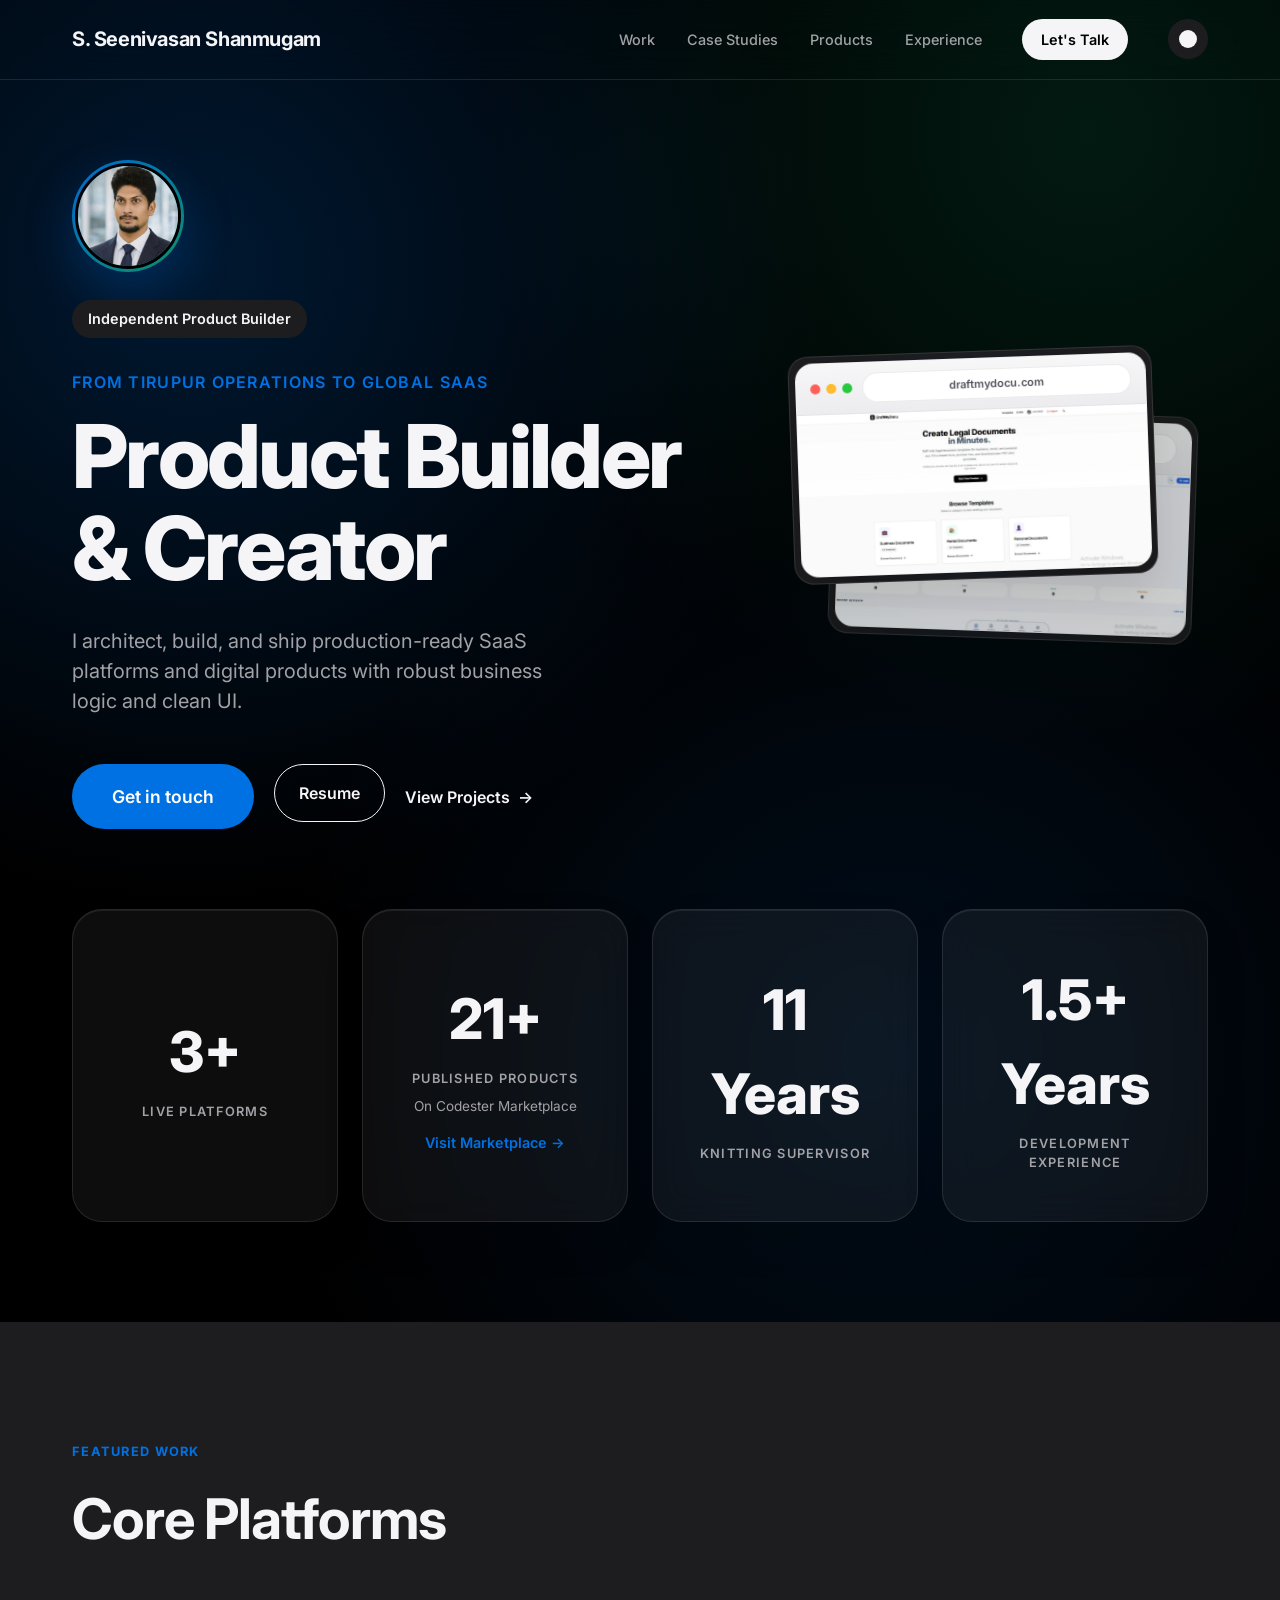
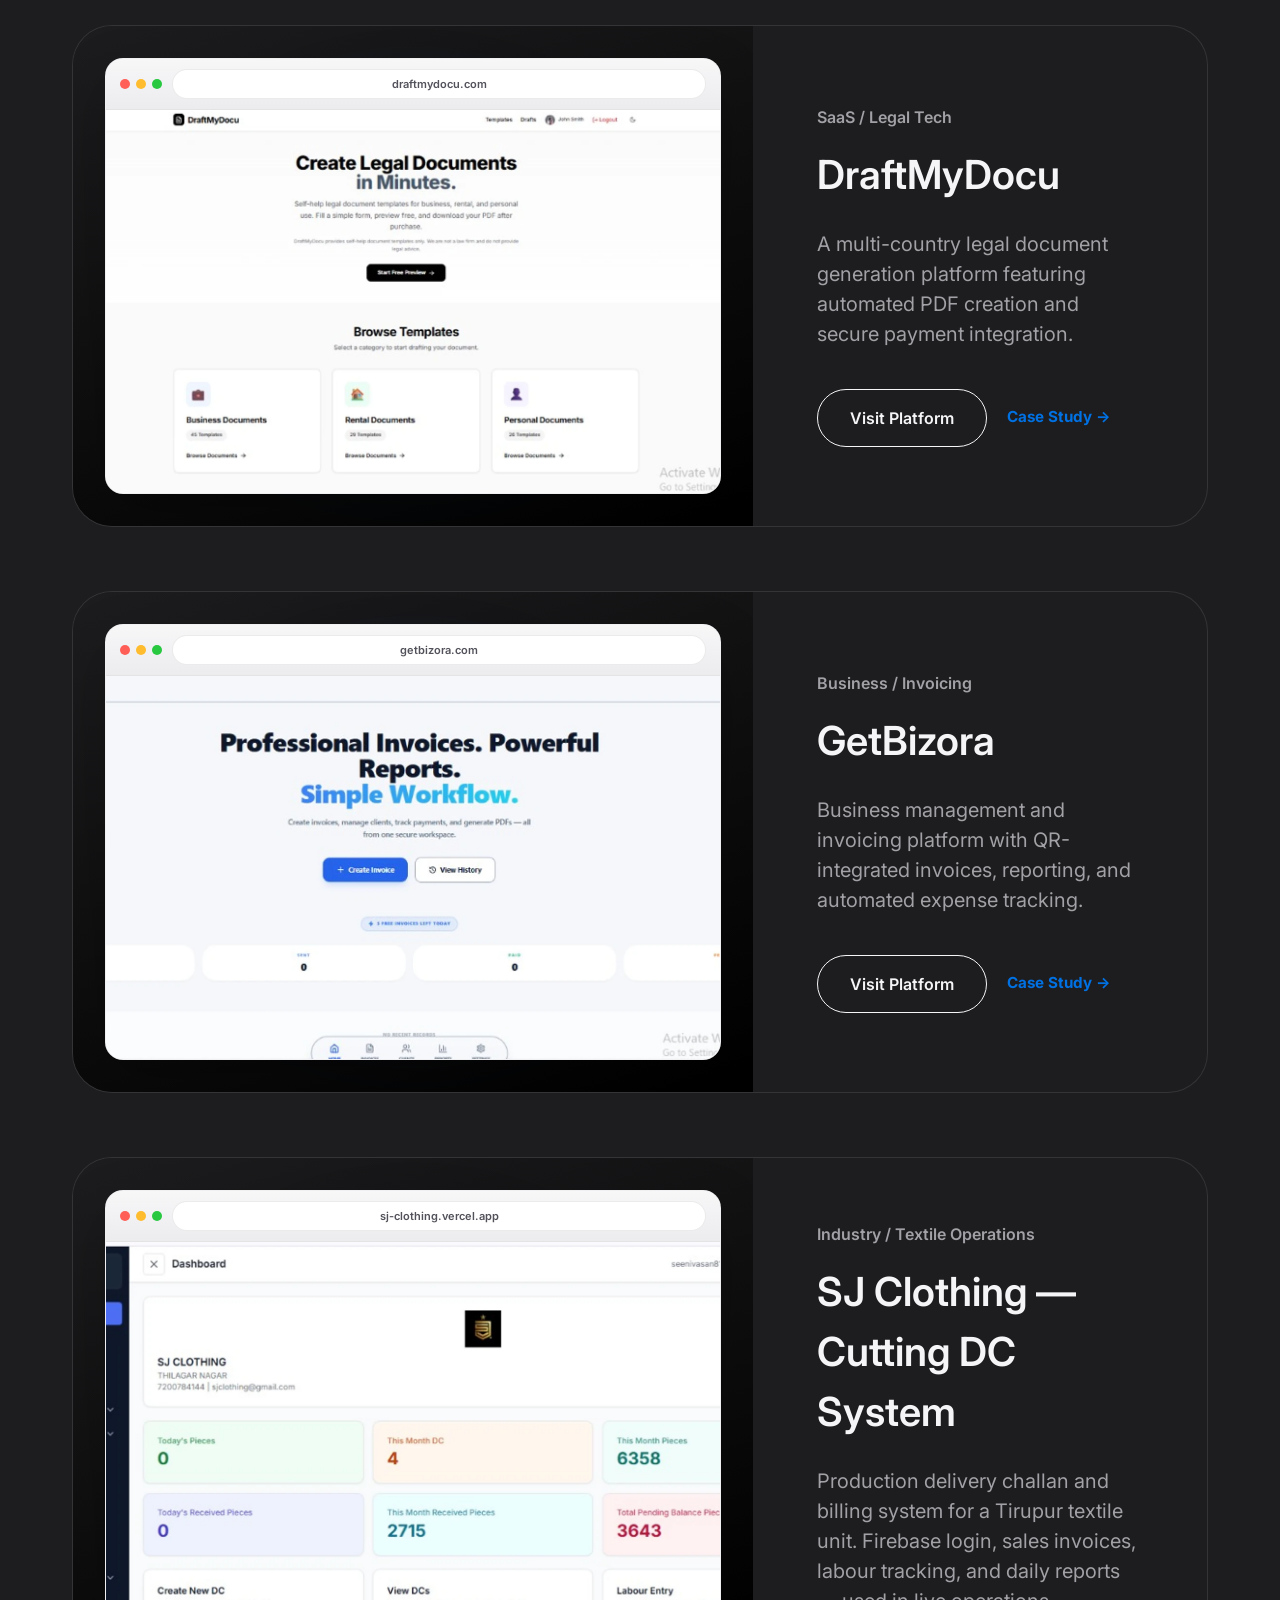
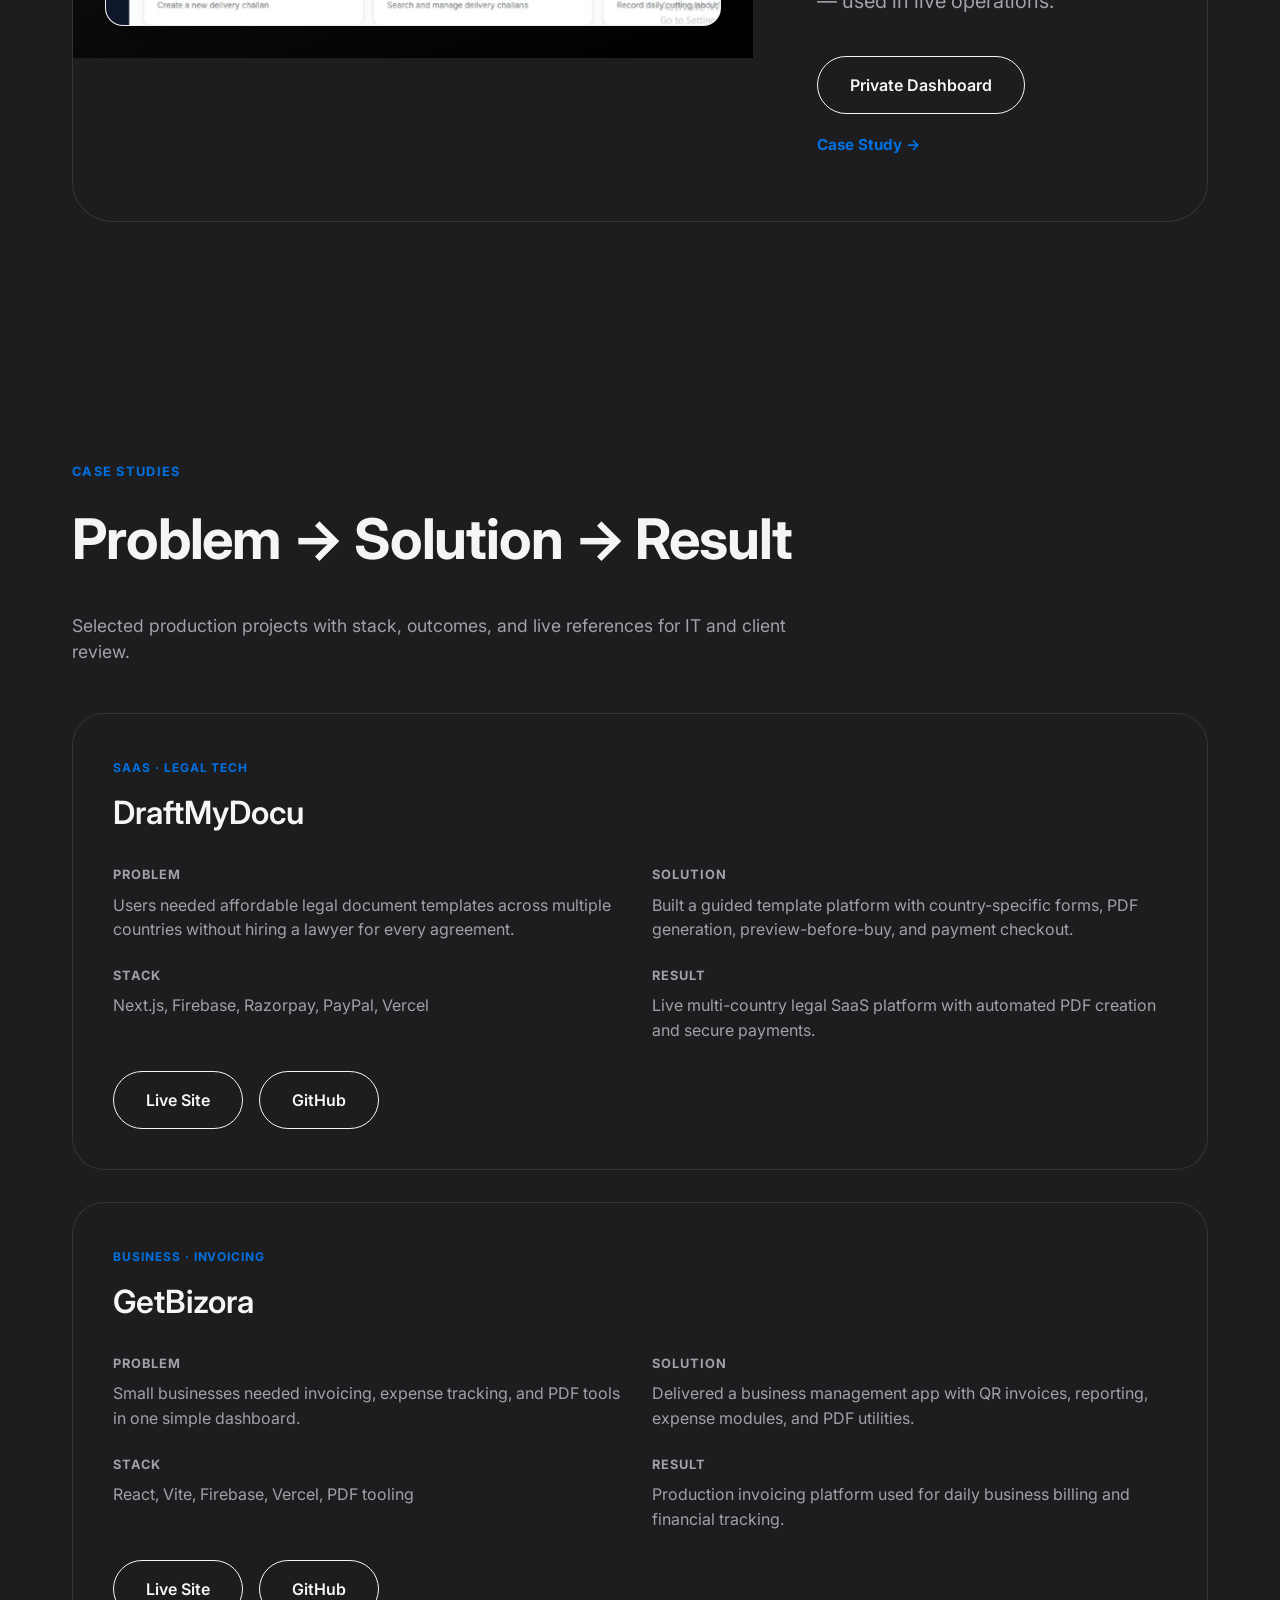
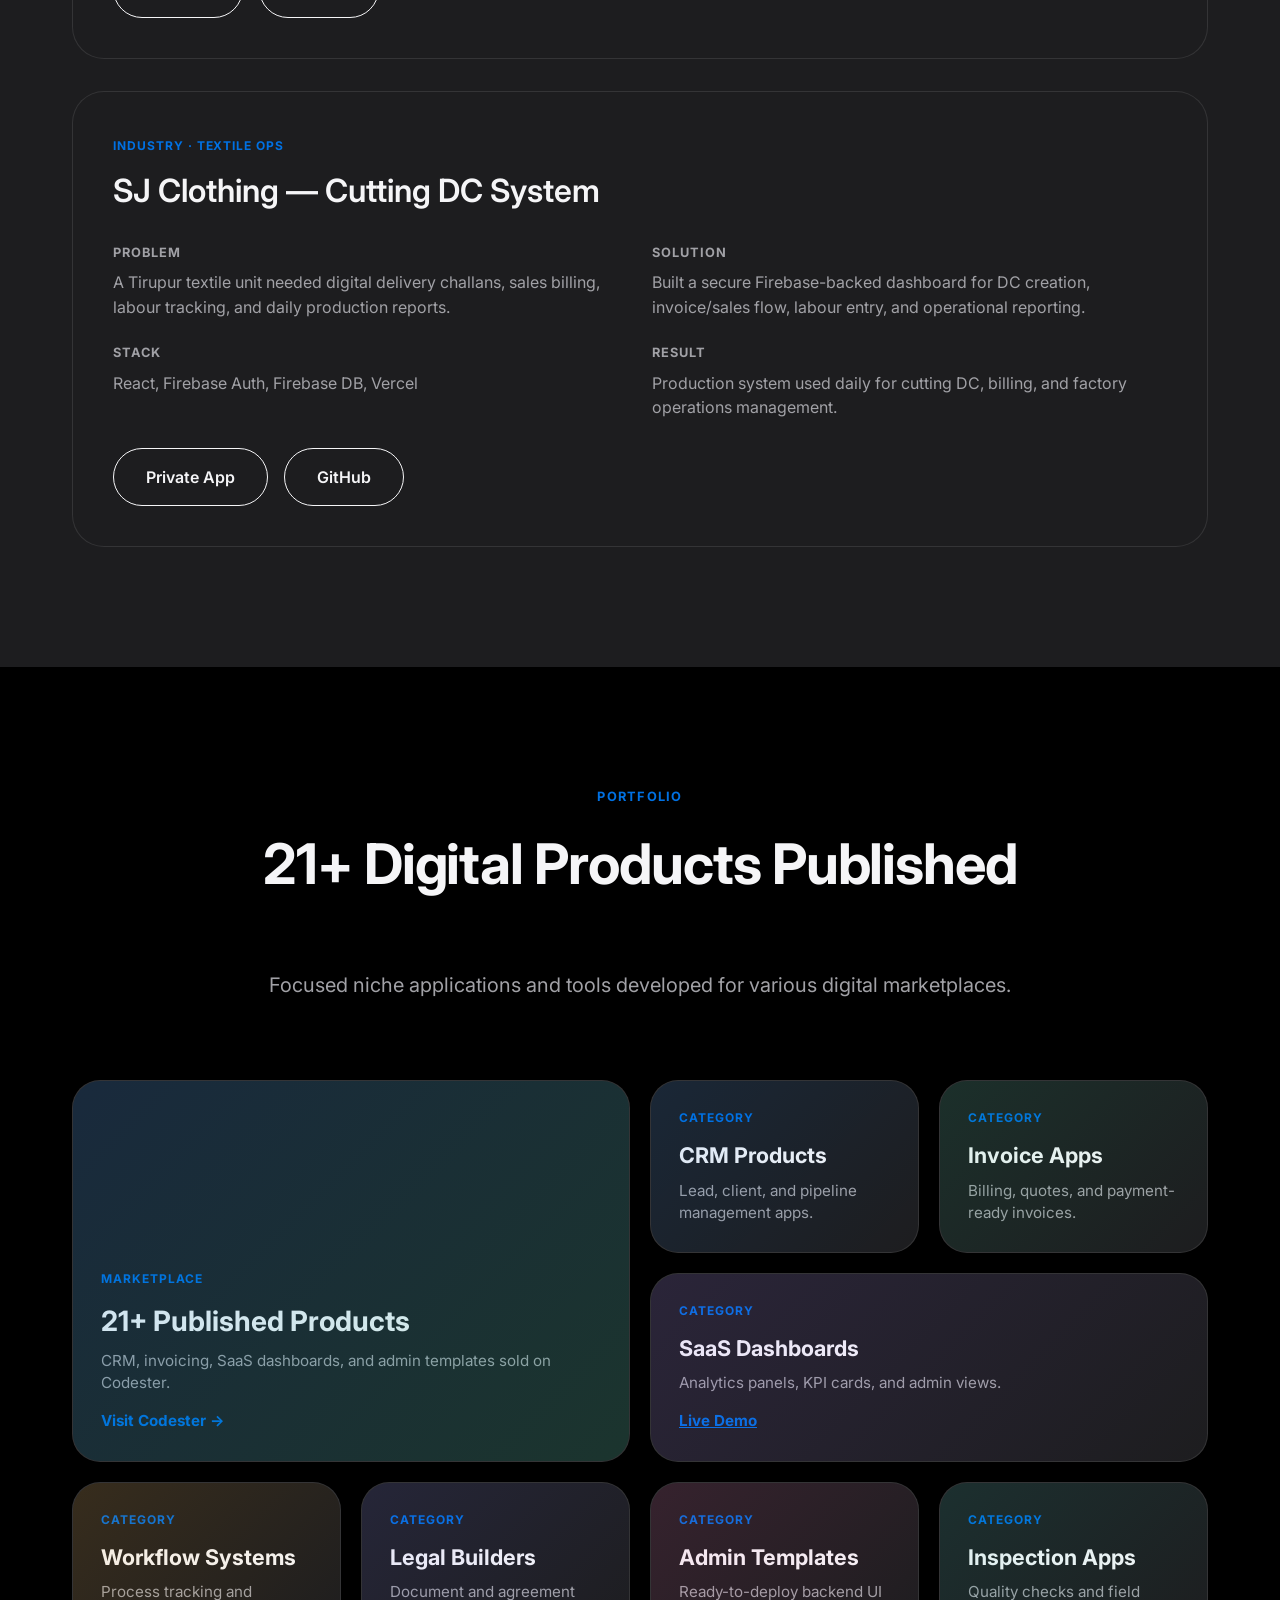
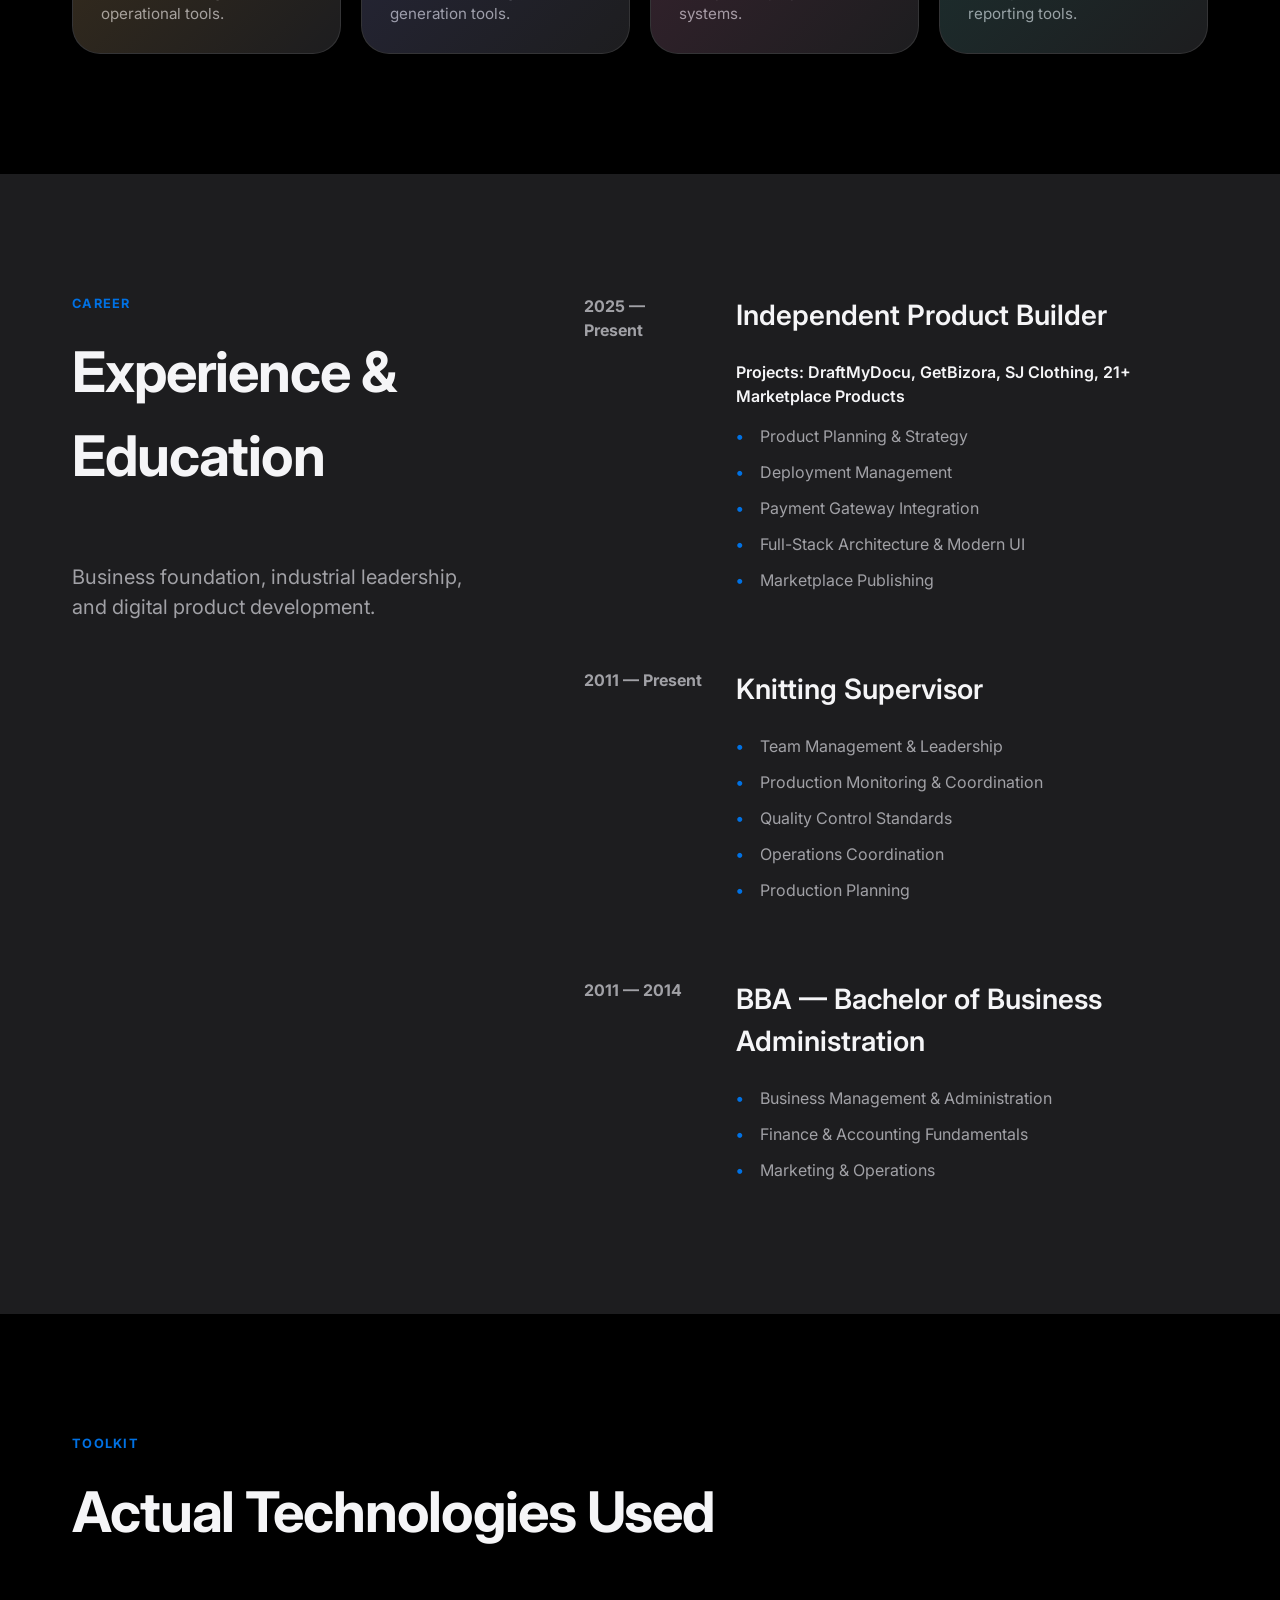
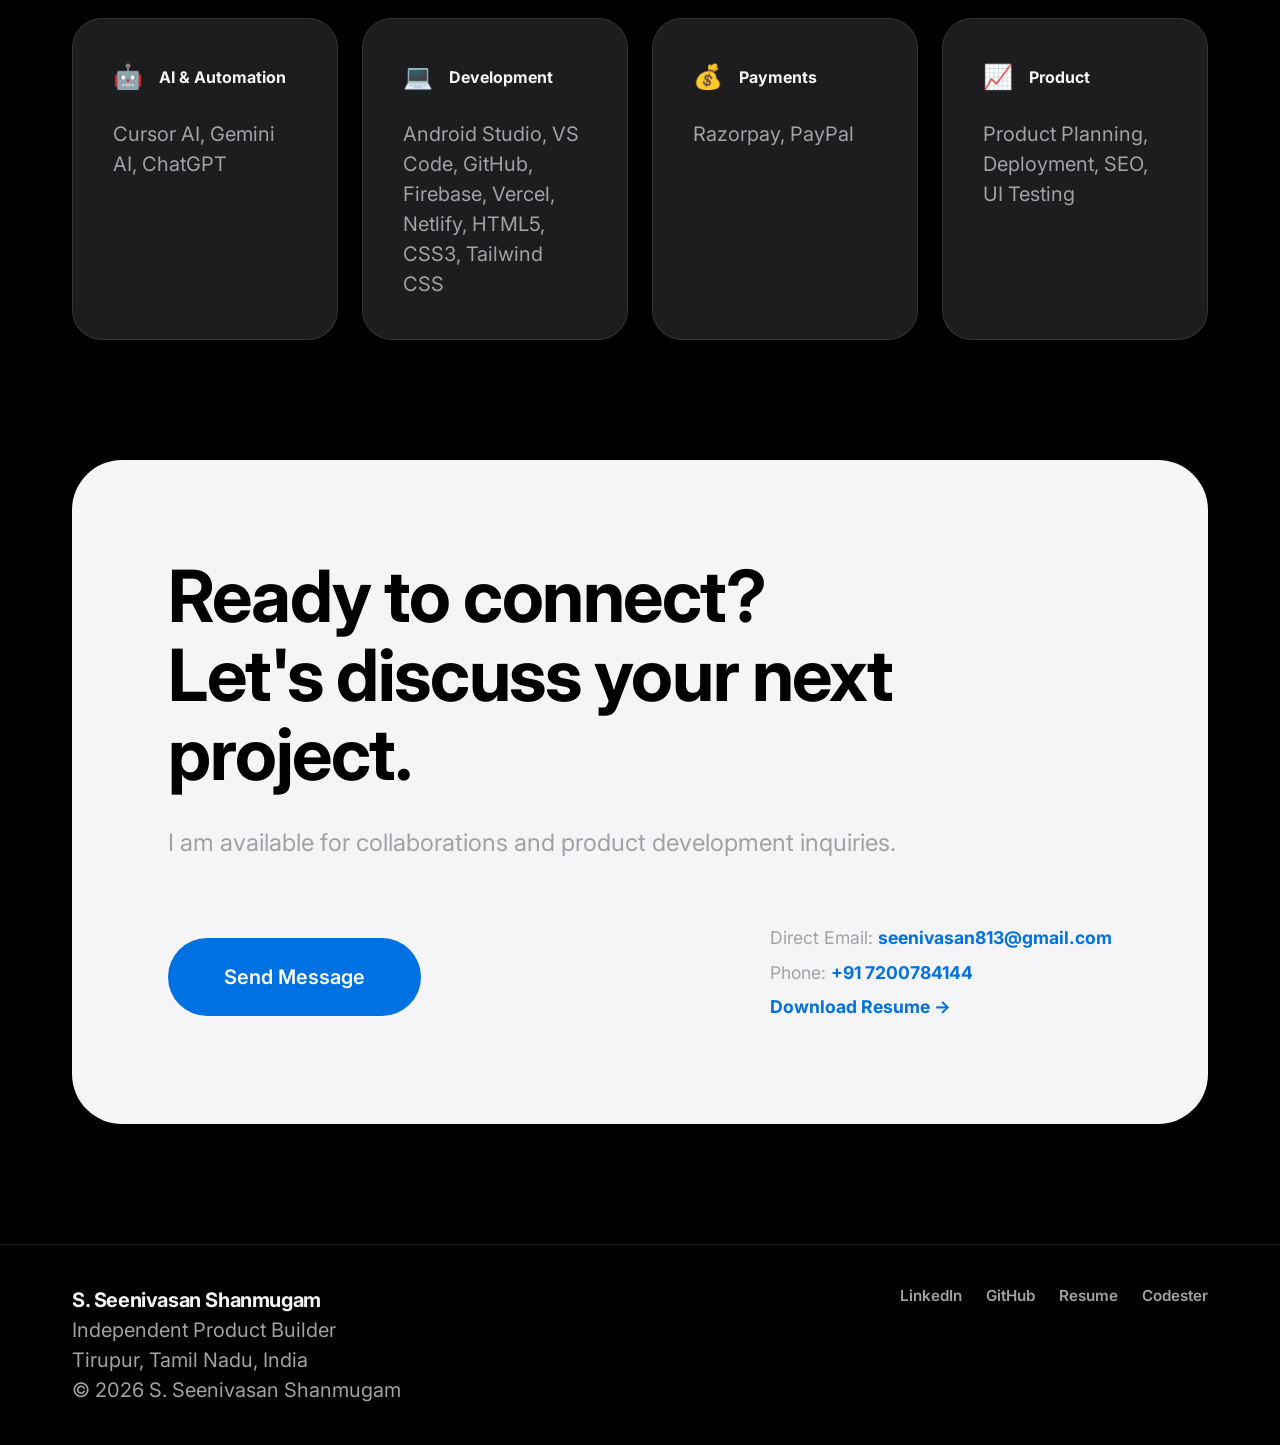
==== commit f9a548ee: "polish: refine hero copy and frontend tech stack highlights Co-authored-by: Cursor <cursoragent@curs" ====
--- a/index.html
+++ b/index.html
@@ -83,7 +83,7 @@
                     <div class="founder-badge">Independent Product Builder</div>
                     <p class="hero-tagline">From Tirupur Operations to Global SaaS</p>
                     <h1>Product Builder <br>& Creator</h1>
-                    <p class="hero-intro">I build and launch market-ready SaaS products and digital applications. Specialist in AI-assisted development and product planning.</p>
+                    <p class="hero-intro">I architect, build, and ship production-ready SaaS platforms and digital products with robust business logic and clean UI.</p>
                     <div class="hero-actions">
                         <a href="#contact" class="btn-premium">Get in touch</a>
                         <a href="assets/resume.html" target="_blank" class="btn-outline btn-hero-resume">Resume</a>
@@ -412,7 +412,7 @@
                                 <li>Product Planning & Strategy</li>
                                 <li>Deployment Management</li>
                                 <li>Payment Gateway Integration</li>
-                                <li>AI Assisted Development</li>
+                                <li>Full-Stack Architecture & Modern UI</li>
                                 <li>Marketplace Publishing</li>
                             </ul>
                         </div>
@@ -464,7 +464,7 @@
                         <span class="skill-icon">💻</span>
                         <h4>Development</h4>
                     </div>
-                    <p>Android Studio, VS Code, GitHub, Firebase, Vercel, Netlify</p>
+                    <p>Android Studio, VS Code, GitHub, Firebase, Vercel, Netlify, HTML5, CSS3, Tailwind CSS</p>
                 </div>
                 <div class="skill-card reveal">
                     <div class="skill-head">
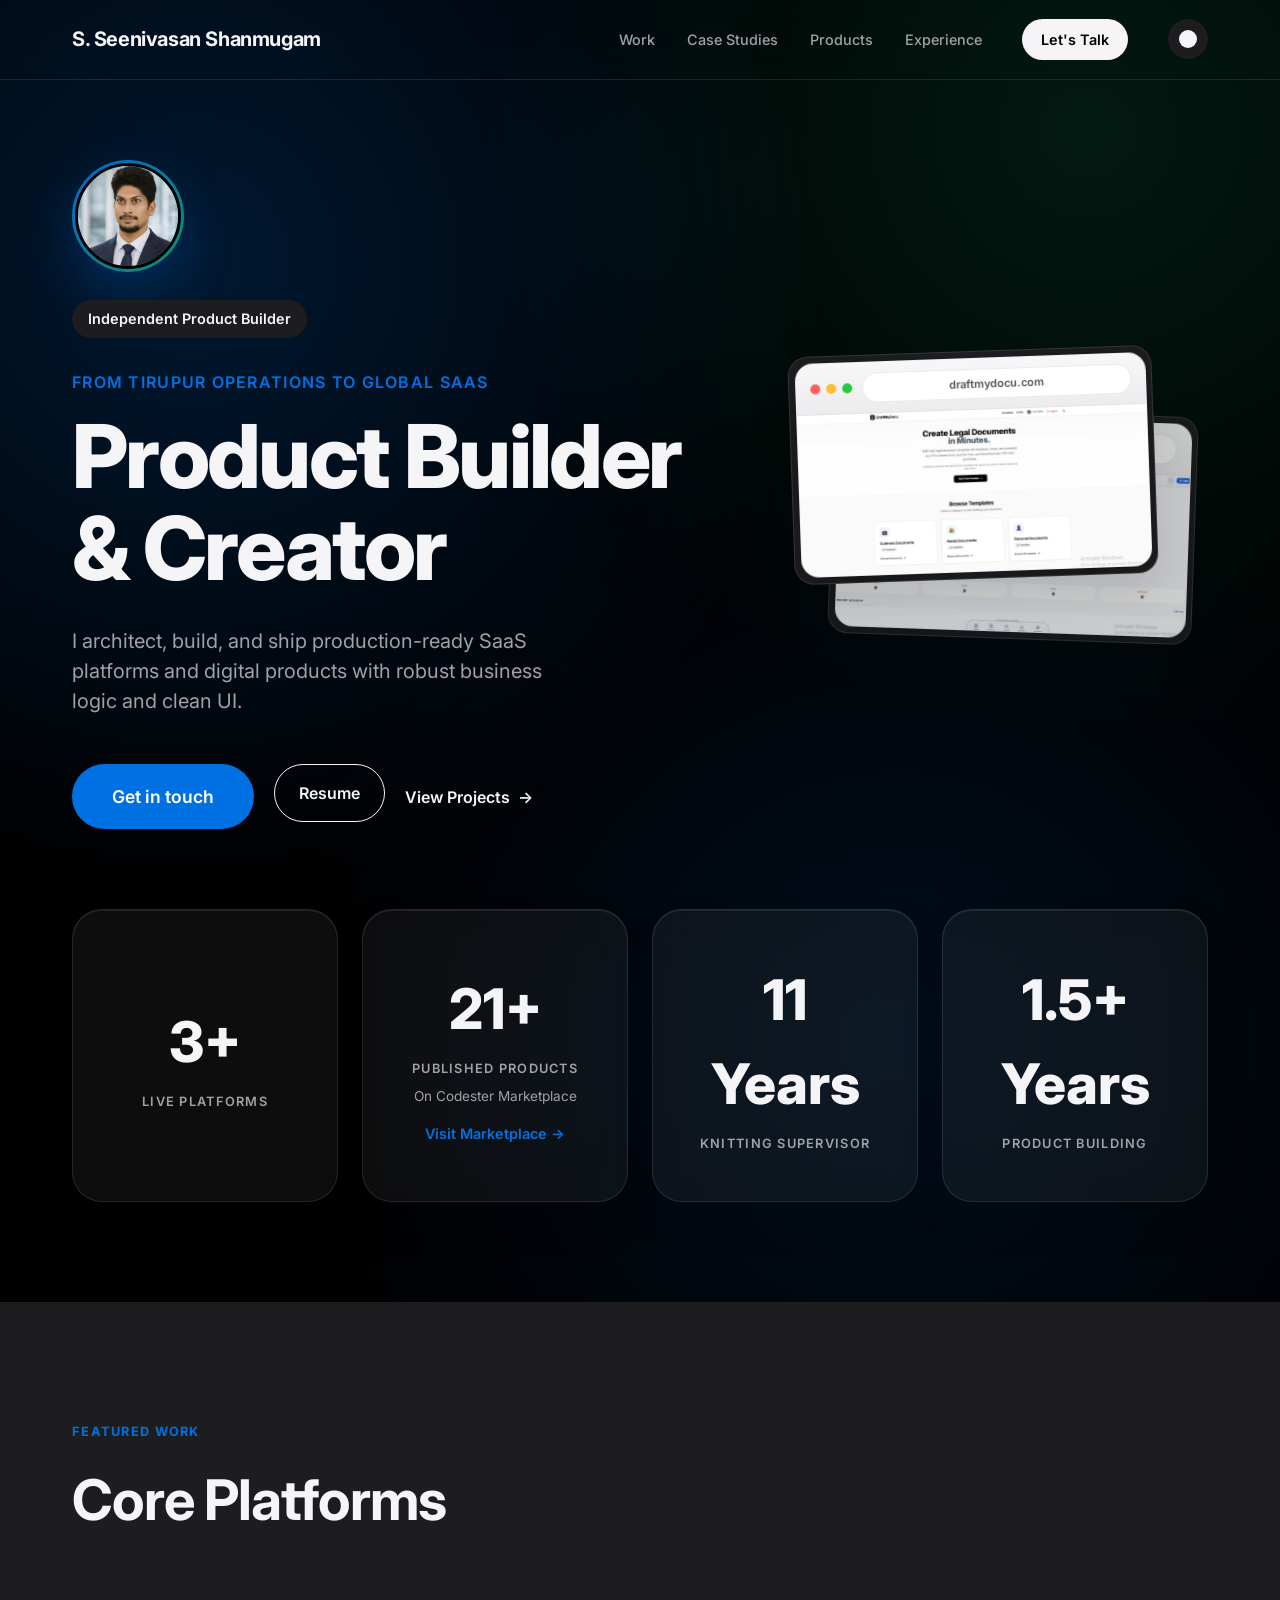
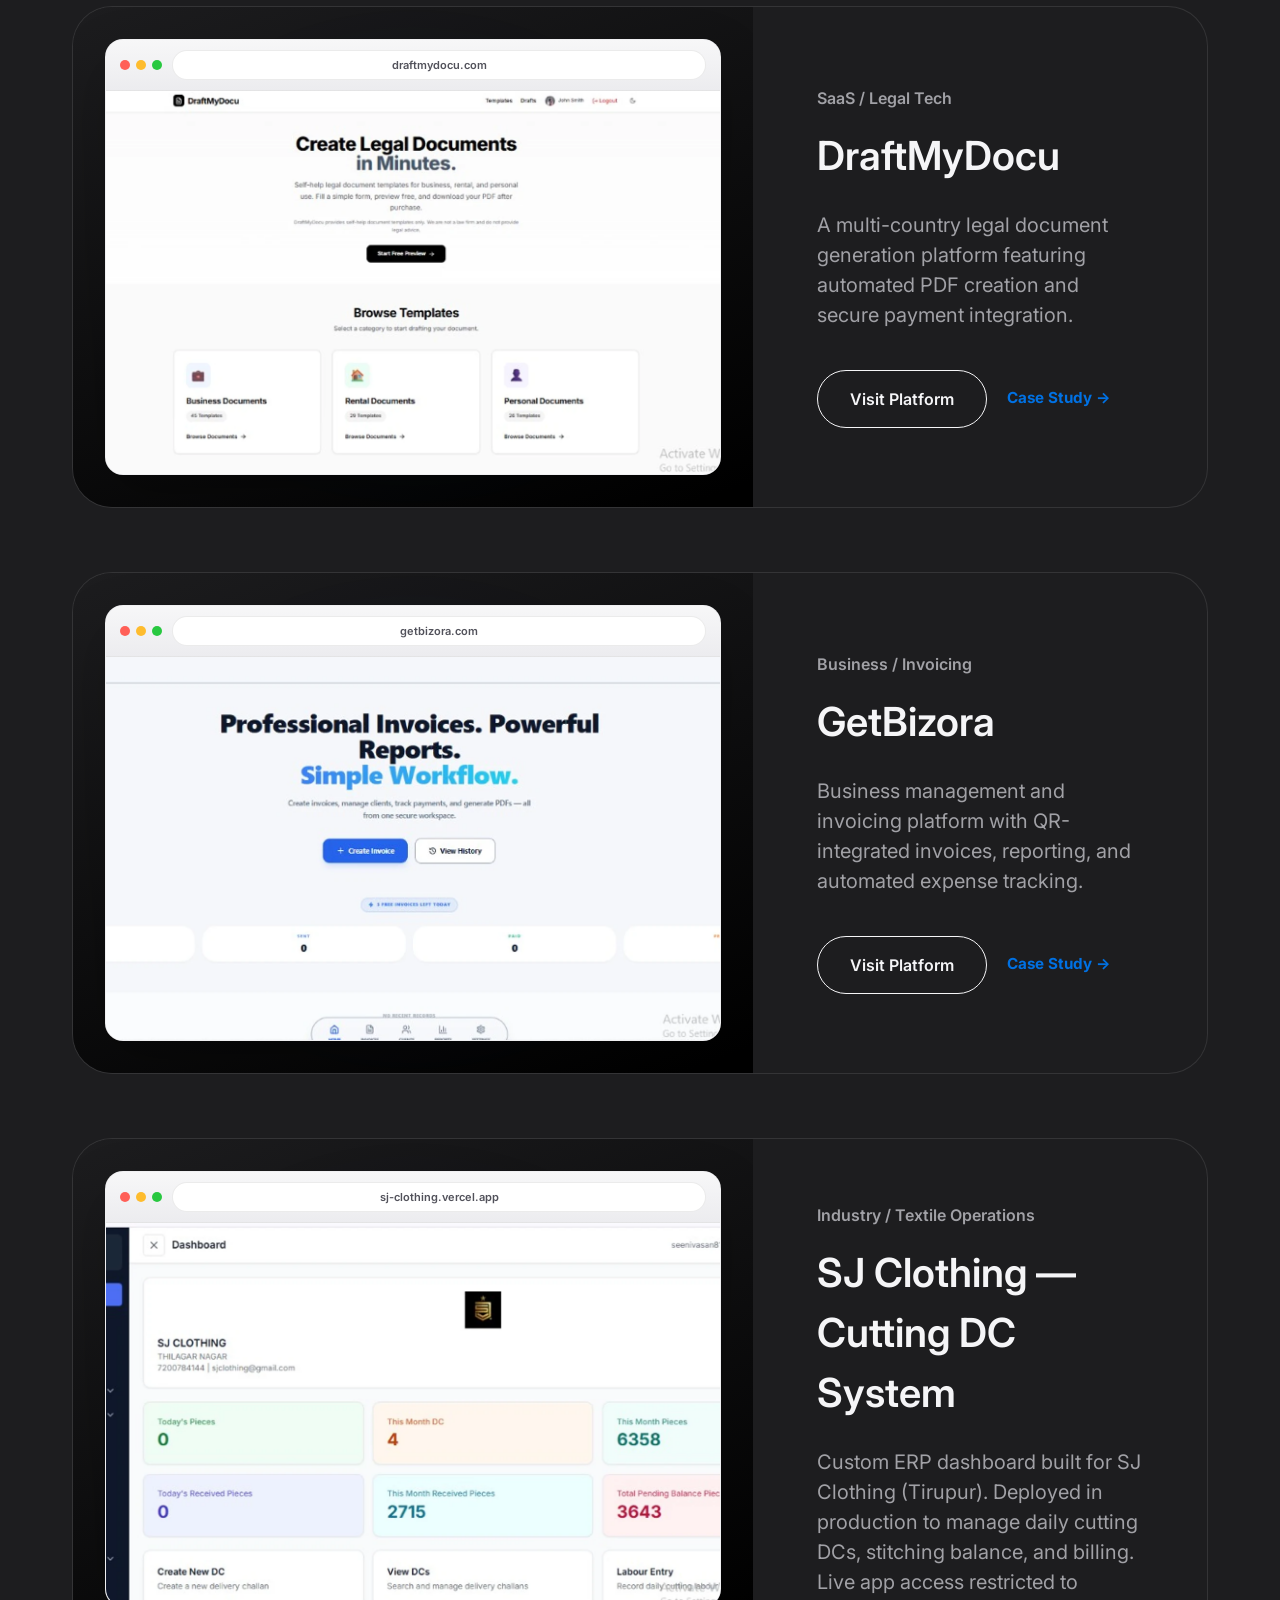
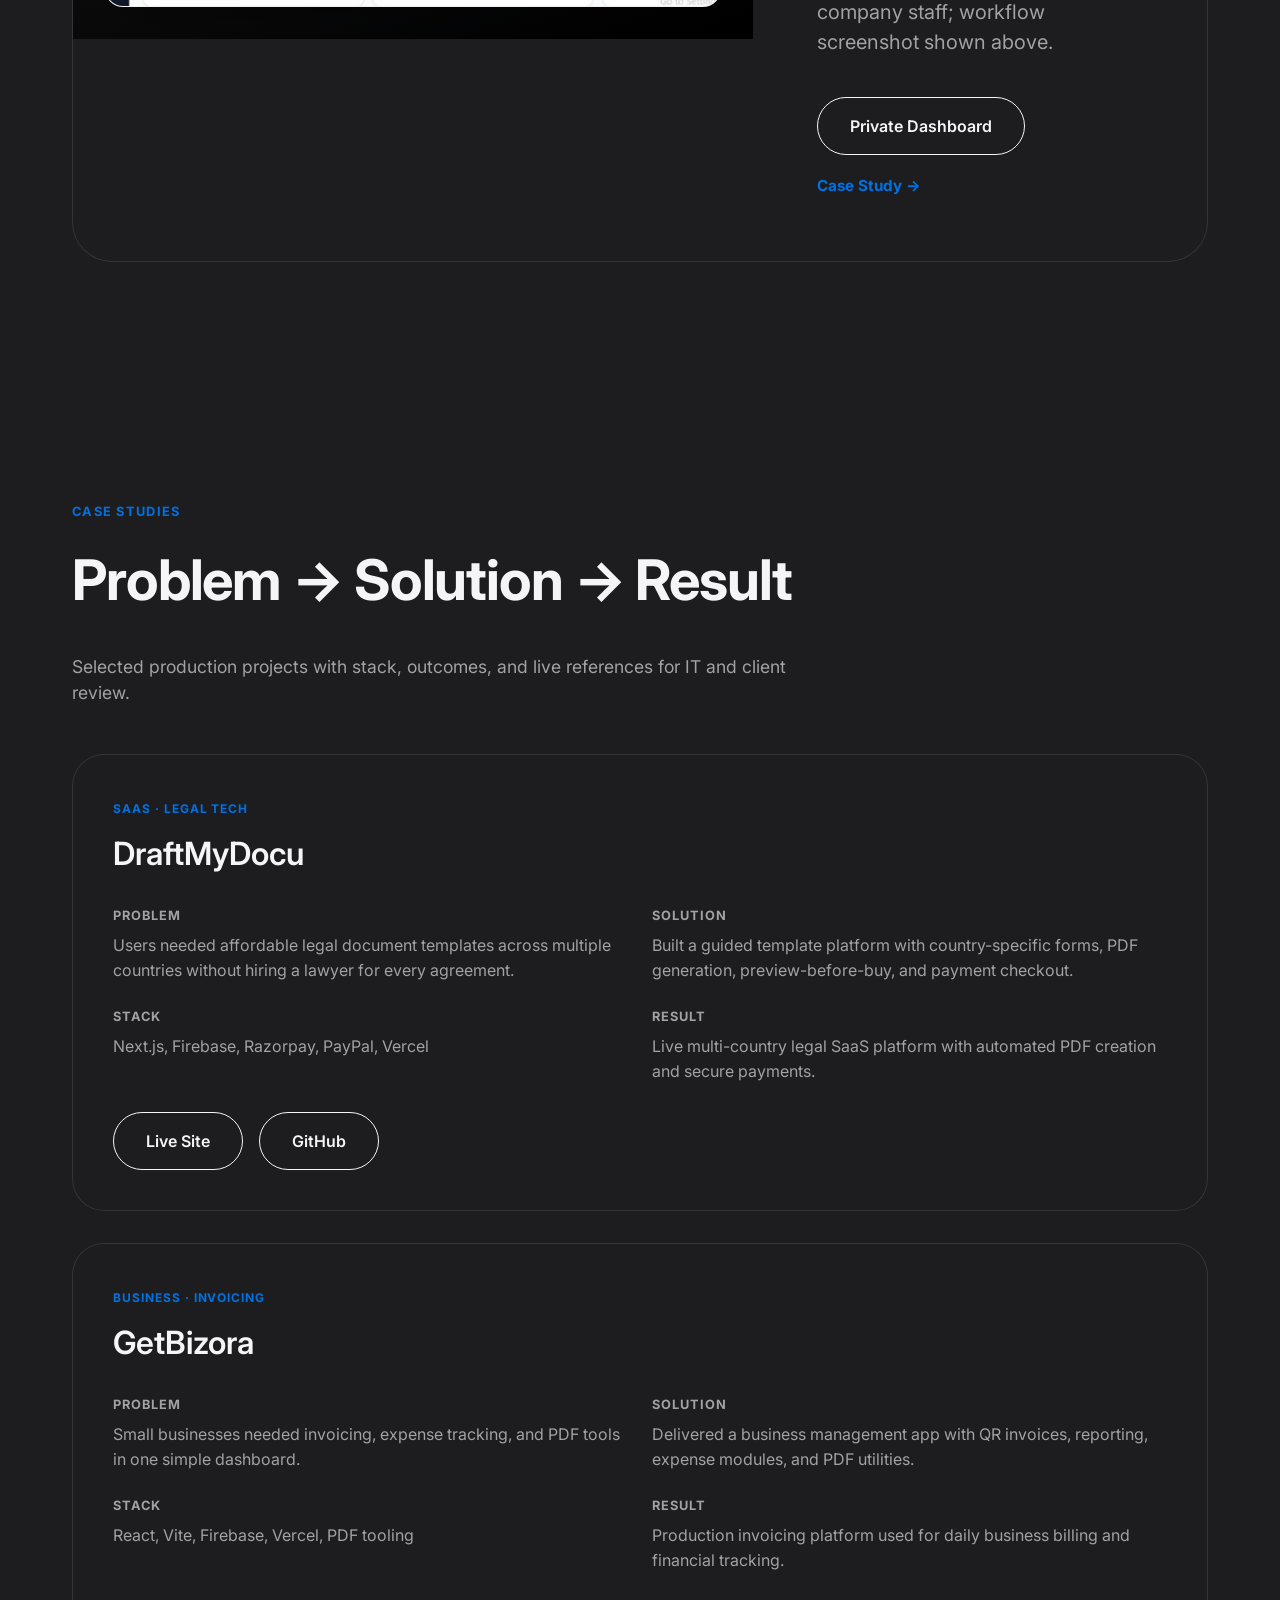
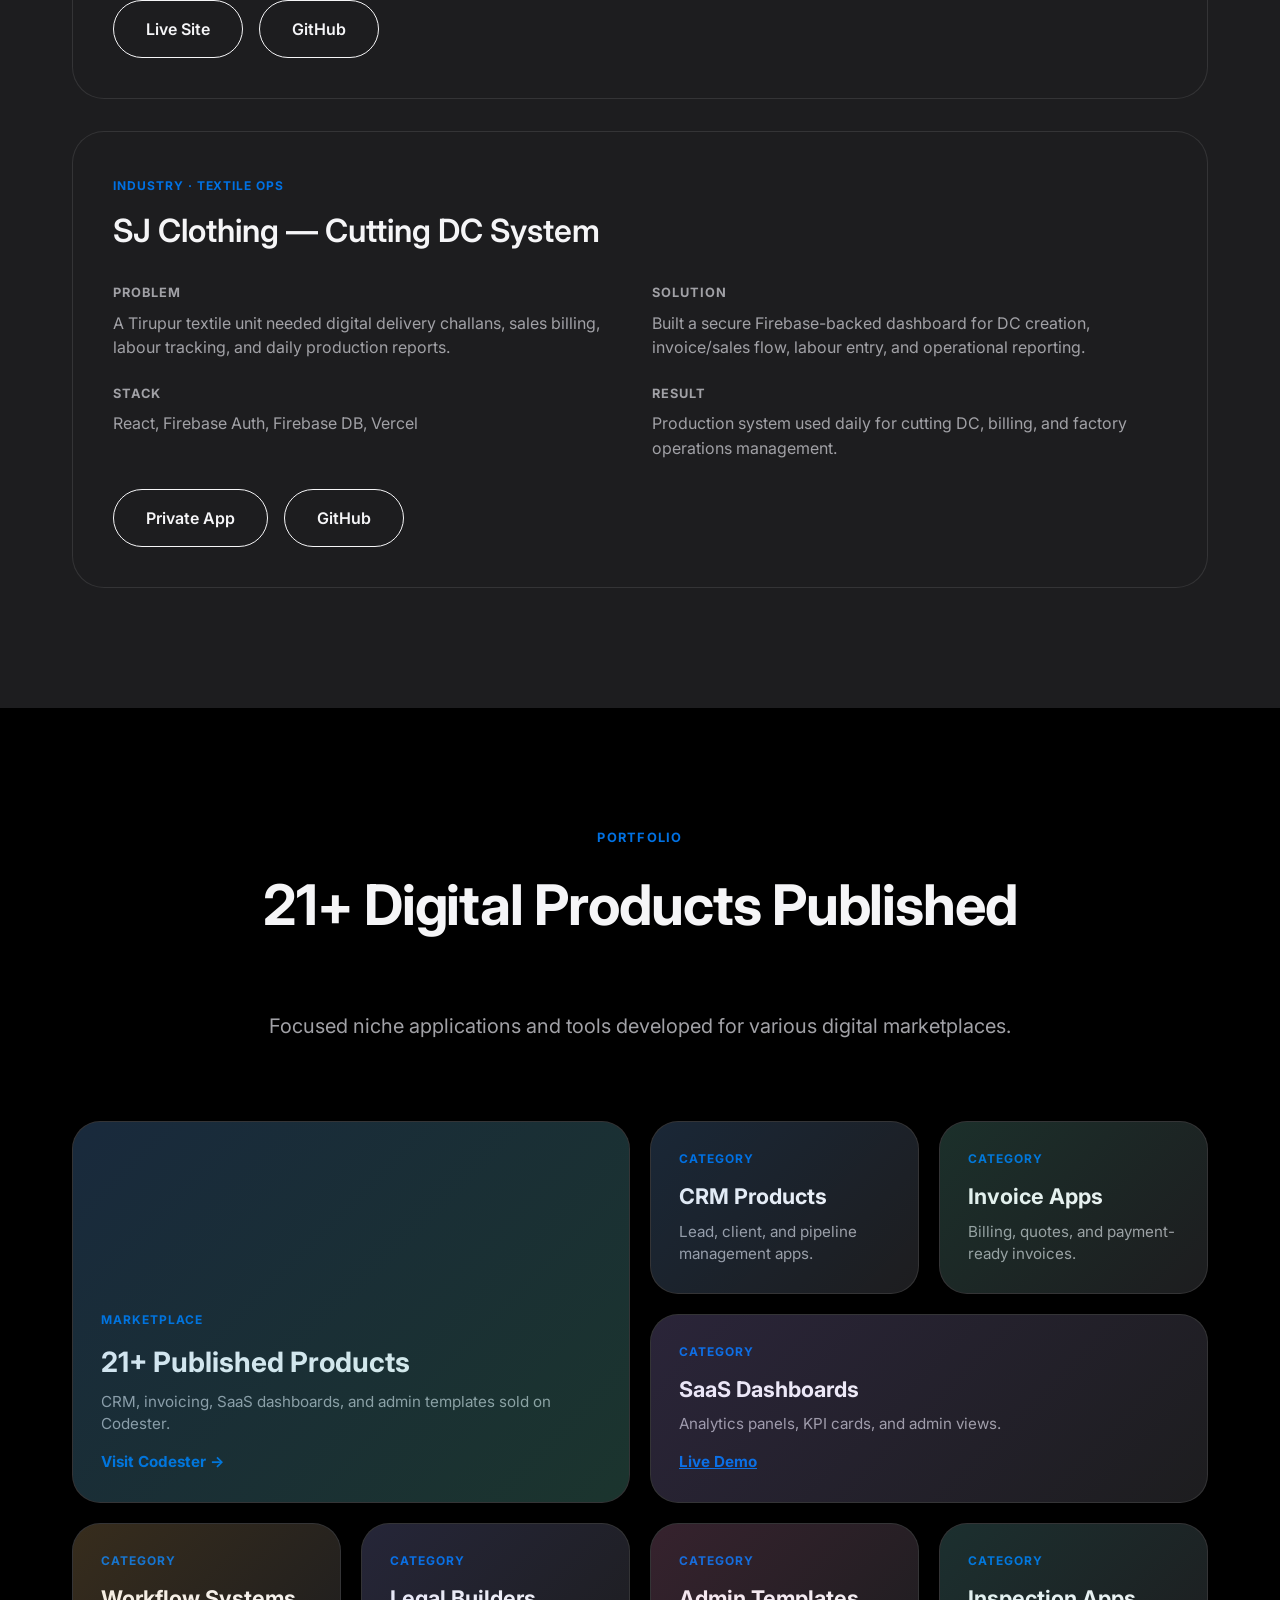
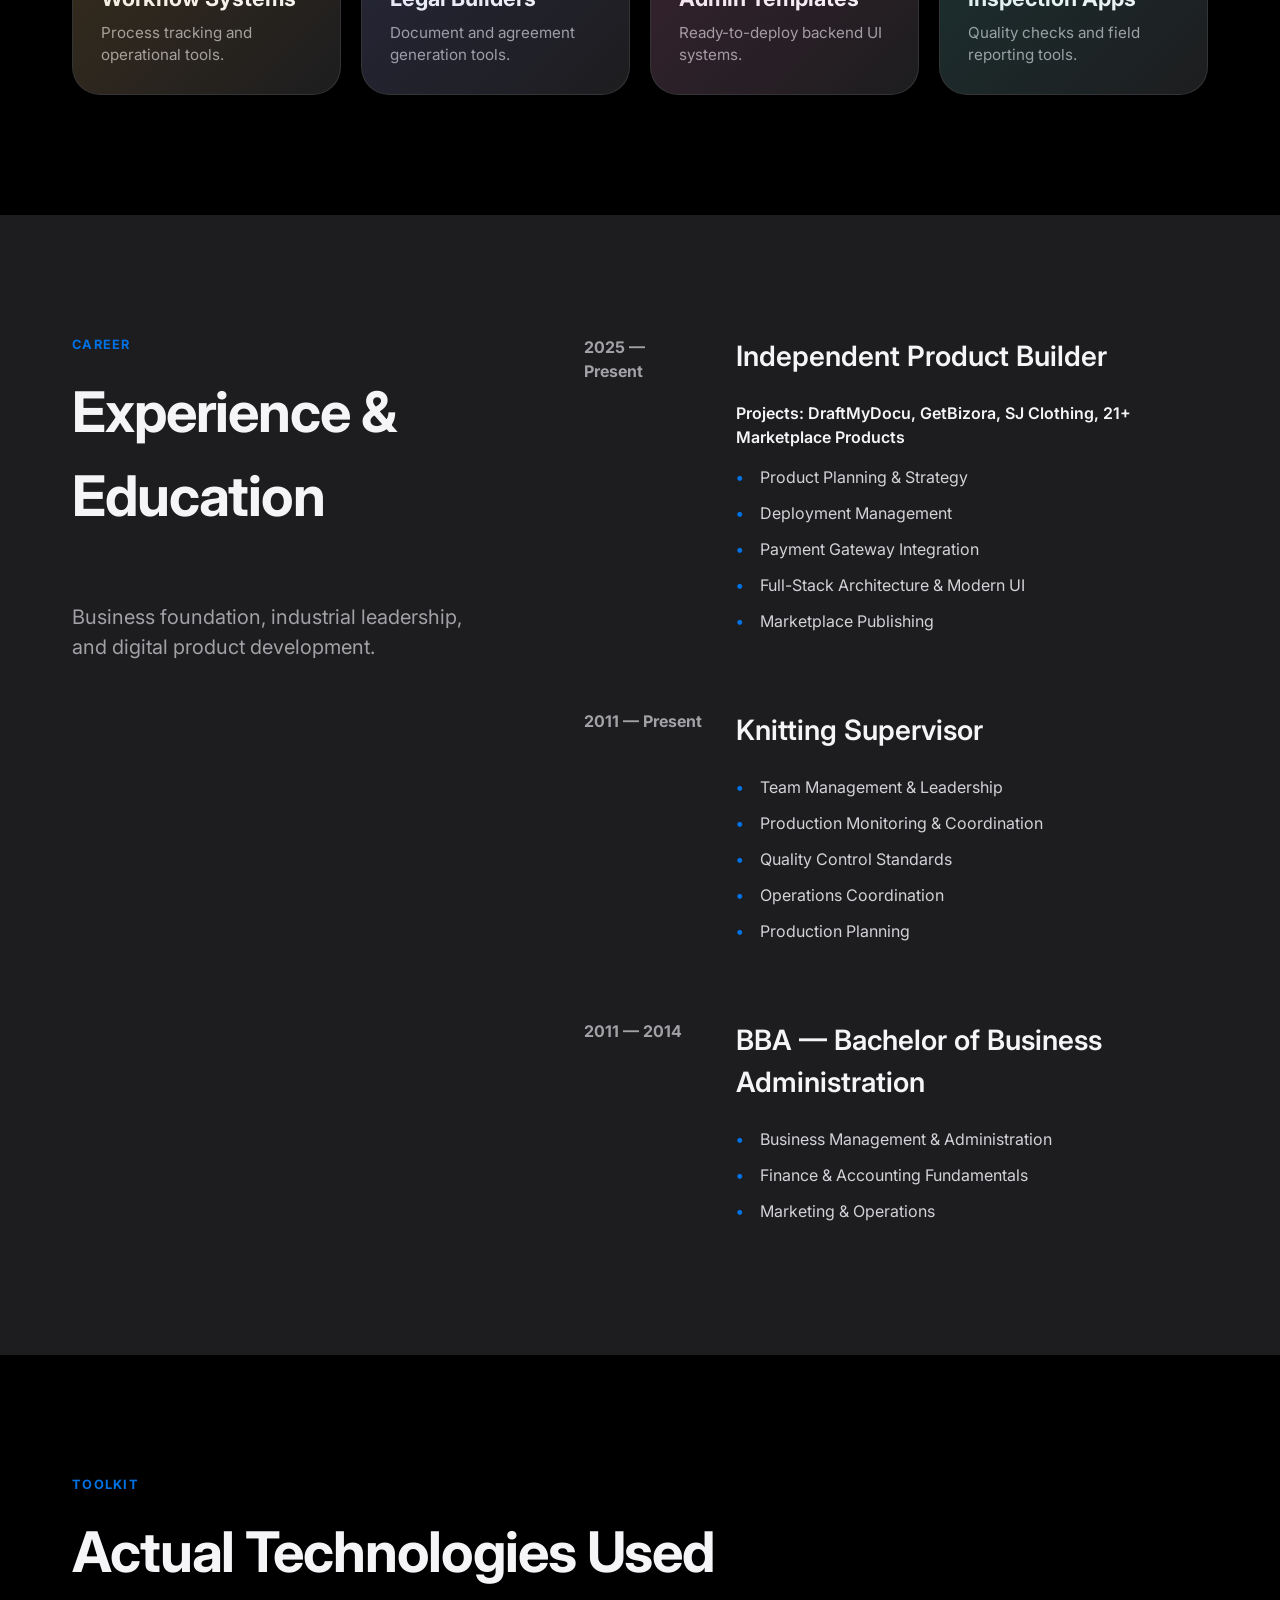
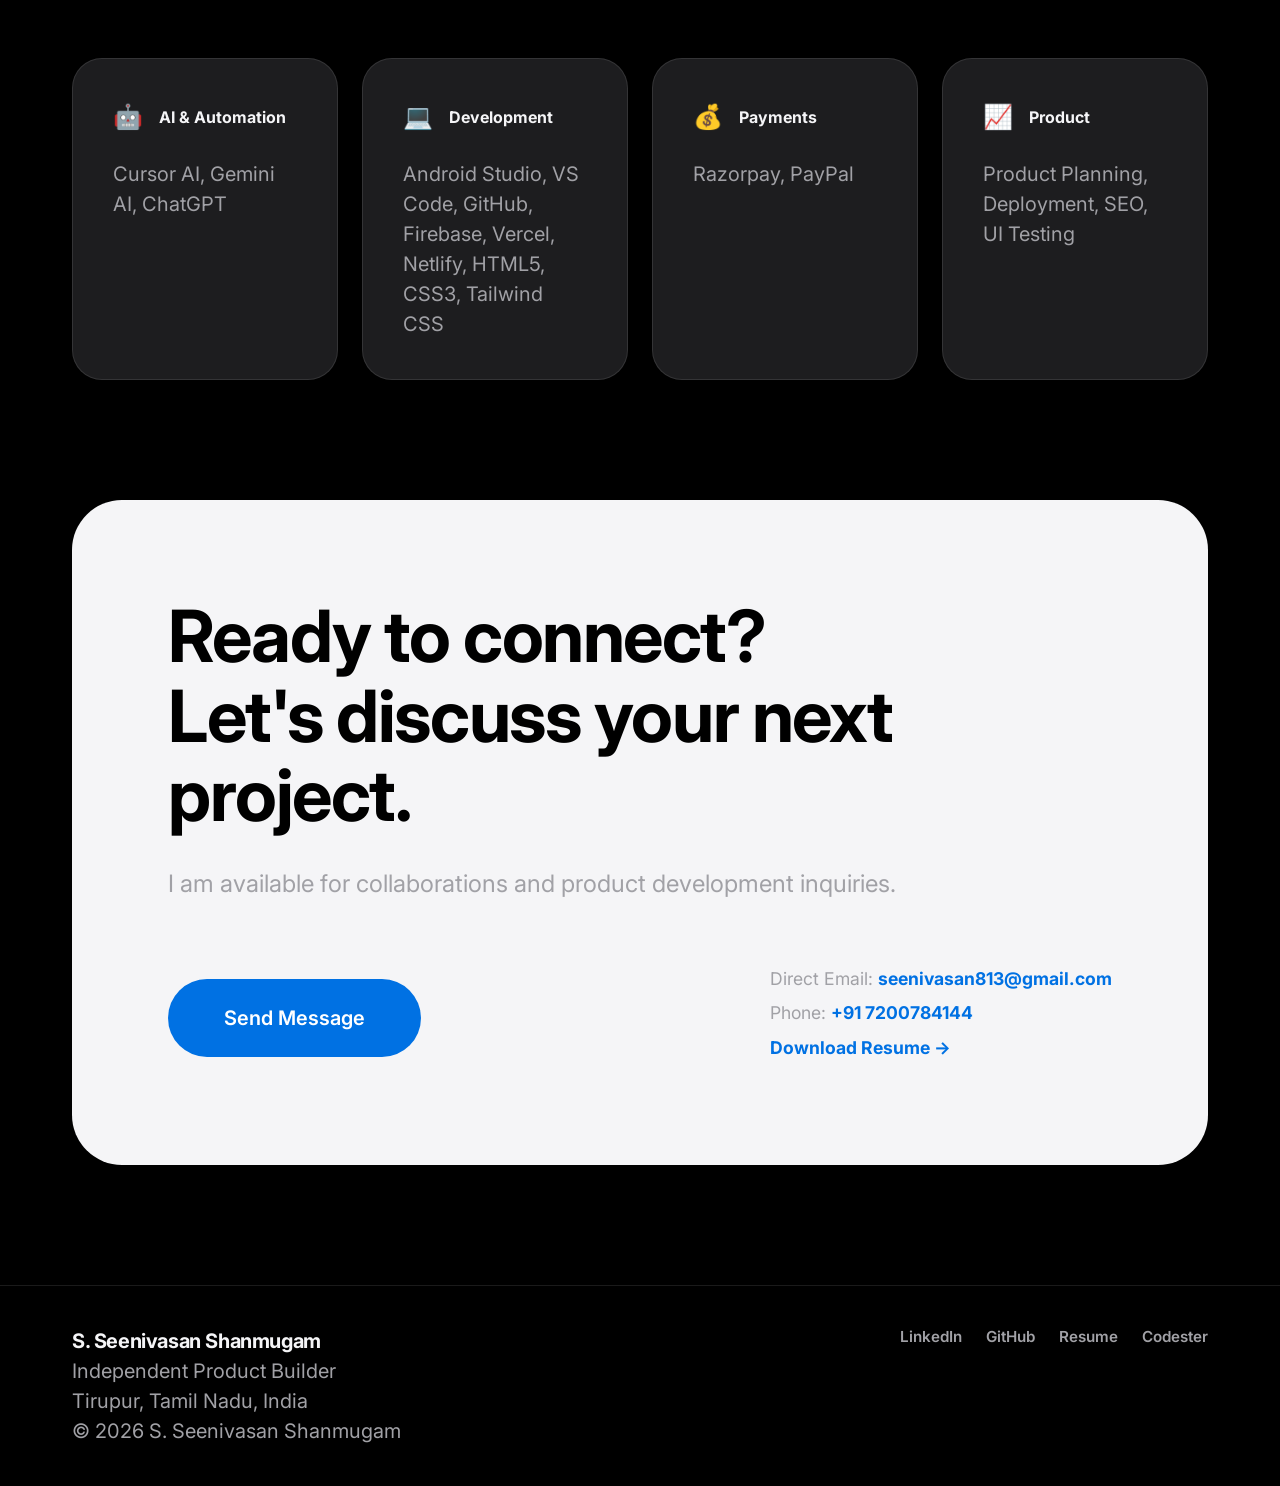
==== commit fbc6f925: "fix: reframe experience as product building and clarify SJ Clothing access Co-authored-by: Cursor <c" ====
--- a/index.html
+++ b/index.html
@@ -142,7 +142,7 @@
                 </div>
                 <div class="stat-card">
                     <span class="stat-num" id="dynamic-dev-exp">0</span>
-                    <span class="stat-label">Development Experience</span>
+                    <span class="stat-label">Product Building</span>
                 </div>
             </div>
         </div>
@@ -228,7 +228,7 @@
                     <div class="showcase-content">
                         <div class="project-meta">Industry / Textile Operations</div>
                         <h3>SJ Clothing — Cutting DC System</h3>
-                        <p>Production delivery challan and billing system for a Tirupur textile unit. Firebase login, sales invoices, labour tracking, and daily reports — used in live operations.</p>
+                        <p>Custom ERP dashboard built for SJ Clothing (Tirupur). Deployed in production to manage daily cutting DCs, stitching balance, and billing. Live app access restricted to company staff; workflow screenshot shown above.</p>
                         <div class="showcase-actions">
                             <a href="https://sj-clothing.vercel.app" target="_blank" class="btn-outline">Private Dashboard</a>
                             <a href="#case-sj-clothing" class="btn-link-sm">Case Study →</a>
--- a/css/style.css
+++ b/css/style.css
@@ -1338,11 +1338,24 @@
 
 .exp-list { display: flex; flex-direction: column; gap: 4rem; }
 .exp-item { display: grid; grid-template-columns: 120px 1fr; gap: 2rem; }
-.exp-year { font-weight: 700; color: var(--text-sec); }
-.exp-info h3 { margin-bottom: 1.5rem; }
+.exp-year { font-weight: 700; color: #6e6e73; }
+.exp-info h3 { margin-bottom: 1.5rem; color: var(--text); }
 .exp-tasks { list-style: none; }
-.exp-tasks li { position: relative; padding-left: 1.5rem; margin-bottom: 0.75rem; color: var(--text-sec); }
+.exp-tasks li { position: relative; padding-left: 1.5rem; margin-bottom: 0.75rem; color: #424245; }
 .exp-tasks li::before { content: "•"; position: absolute; left: 0; color: var(--primary); font-weight: bold; }
+
+.experience-founder .exp-header p {
+    color: #6e6e73;
+}
+
+.dark-mode .exp-year,
+.dark-mode .experience-founder .exp-header p {
+    color: #a1a1a6;
+}
+
+.dark-mode .exp-tasks li {
+    color: #d2d2d7;
+}
 
 /* Skills */
 .skills-premium { padding: 120px 0; }
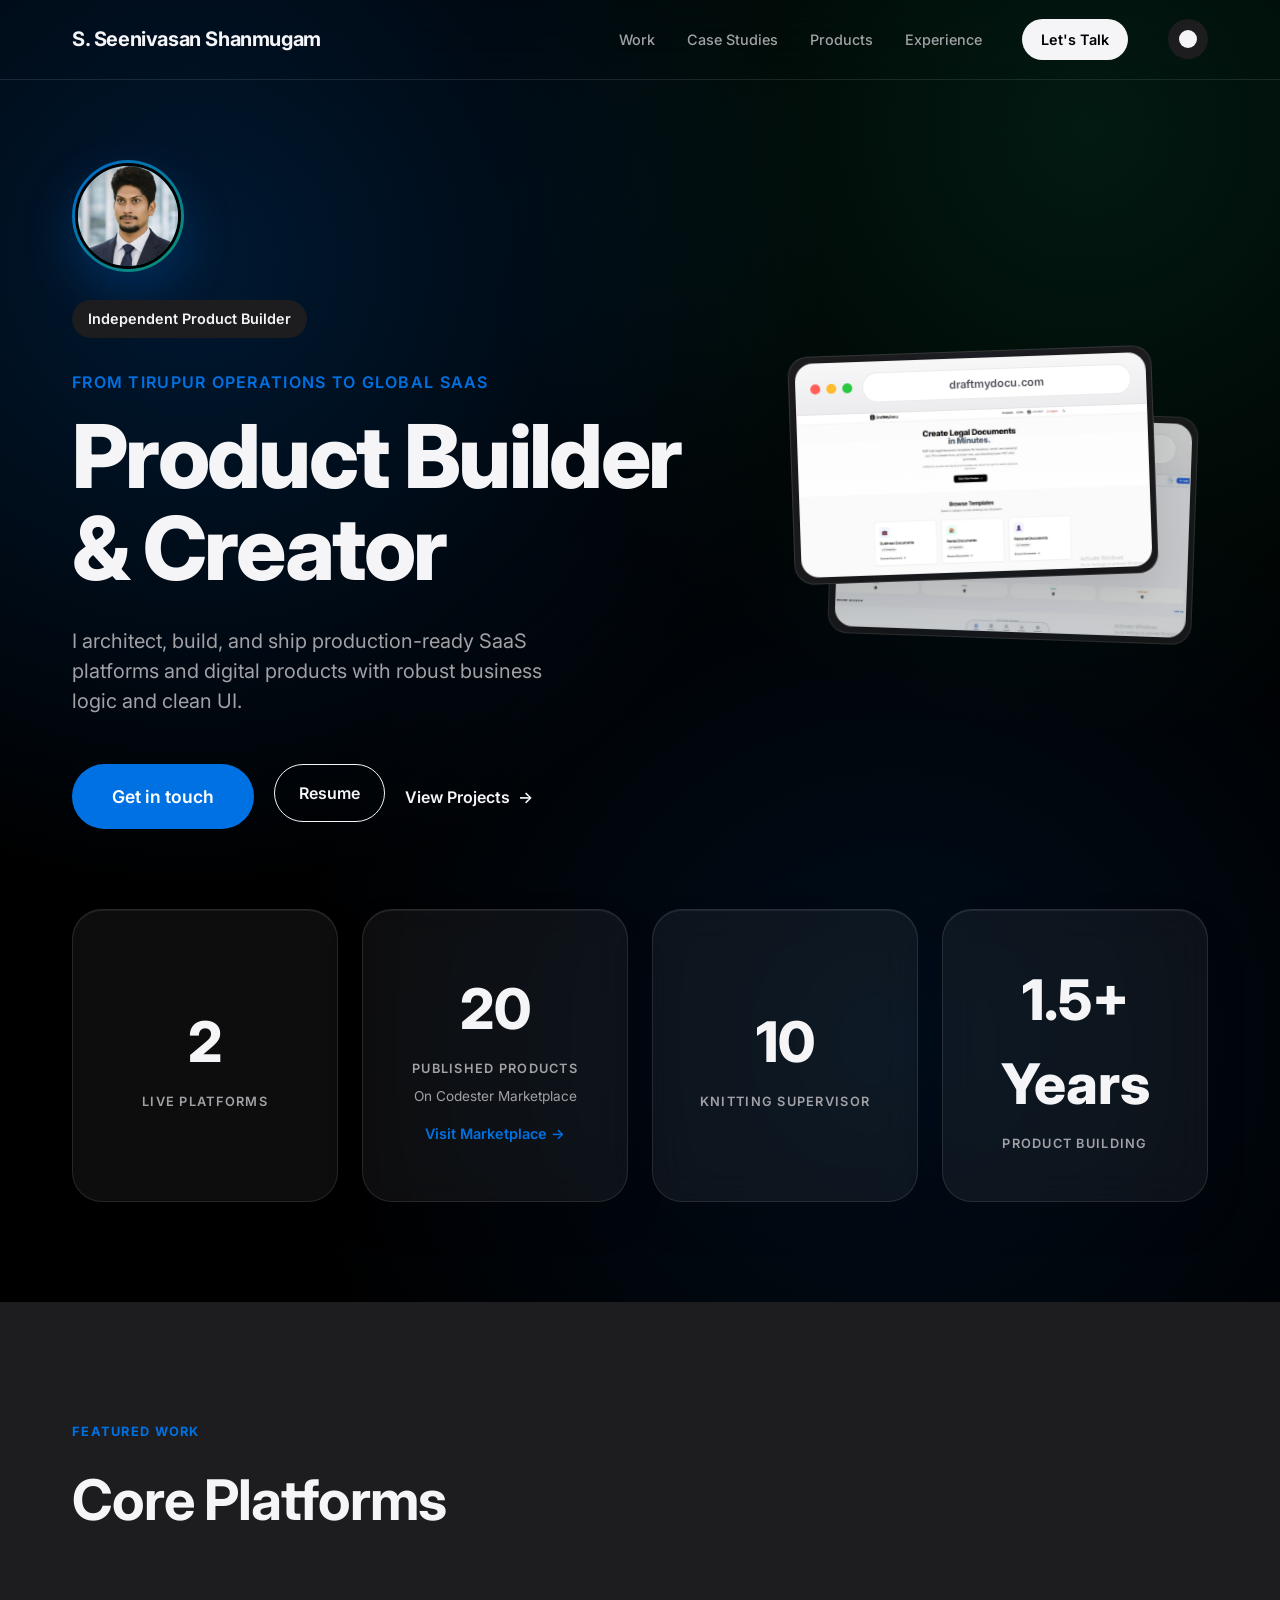
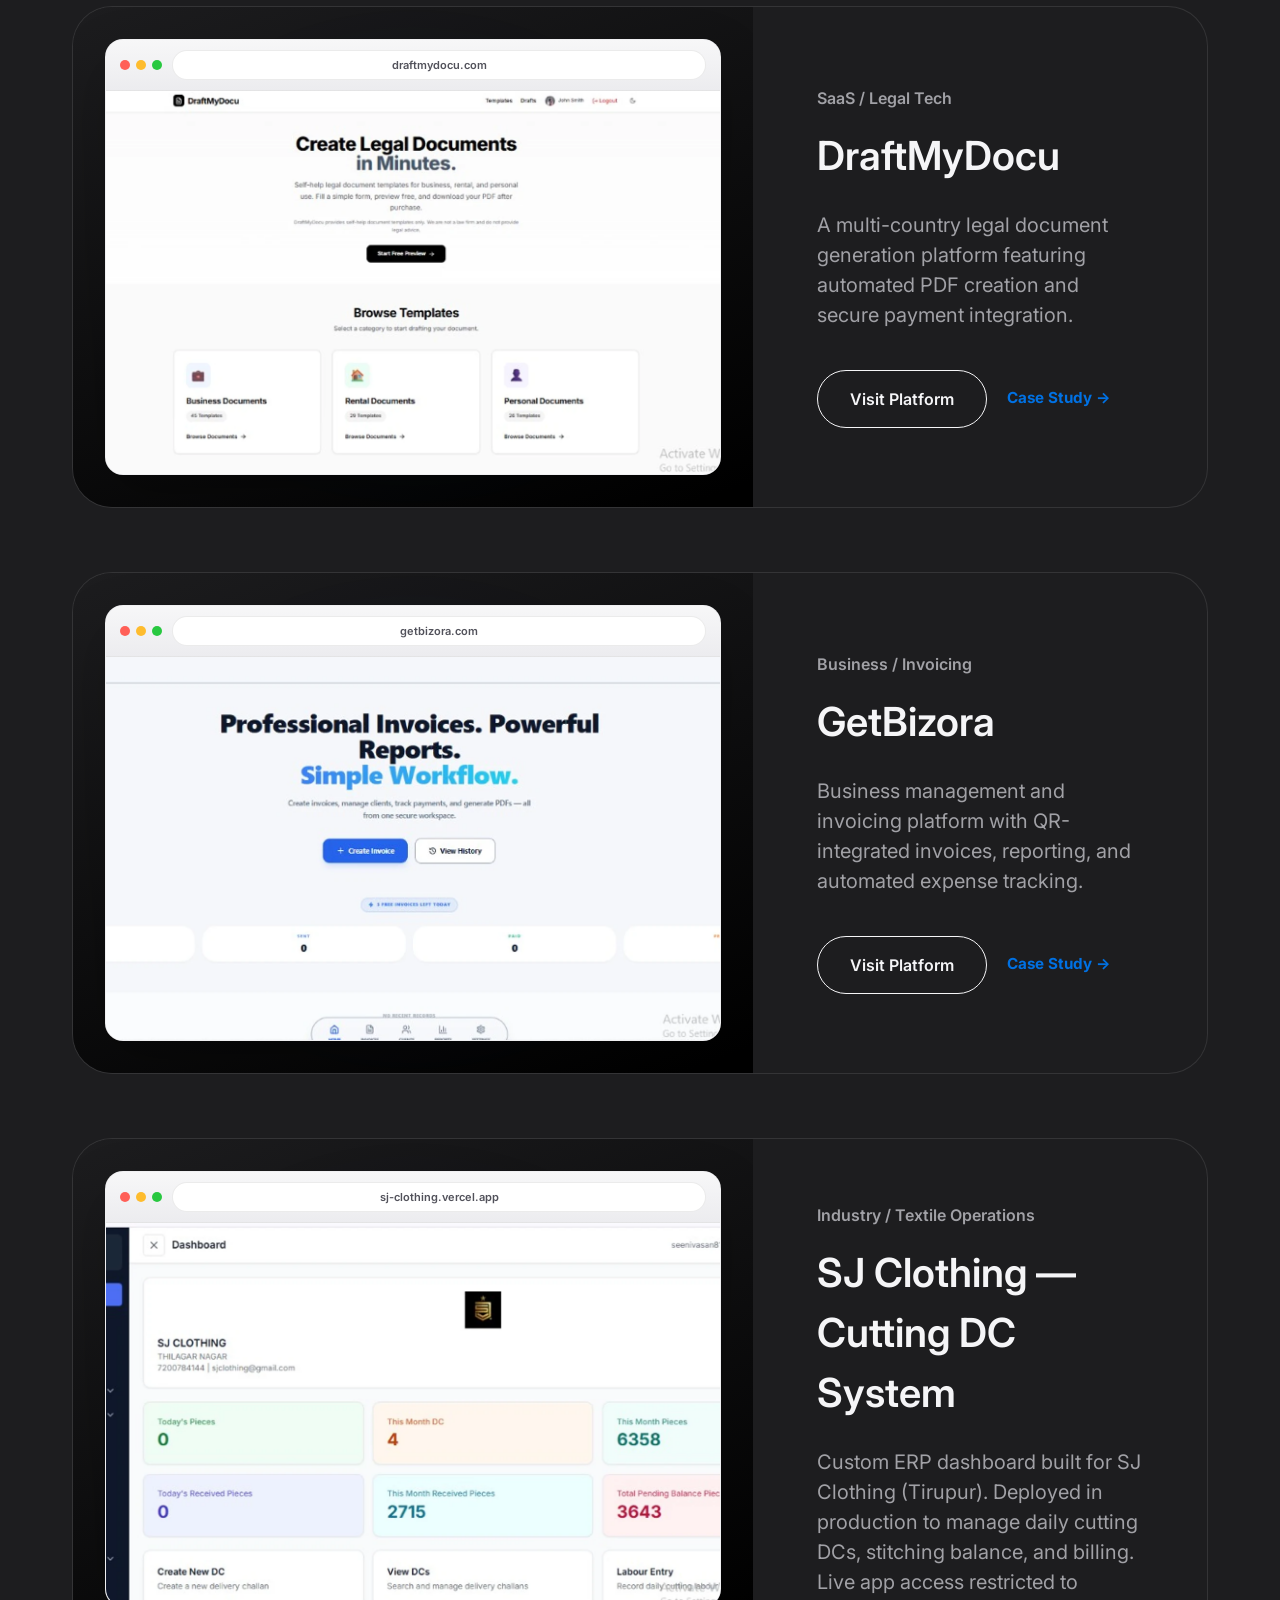
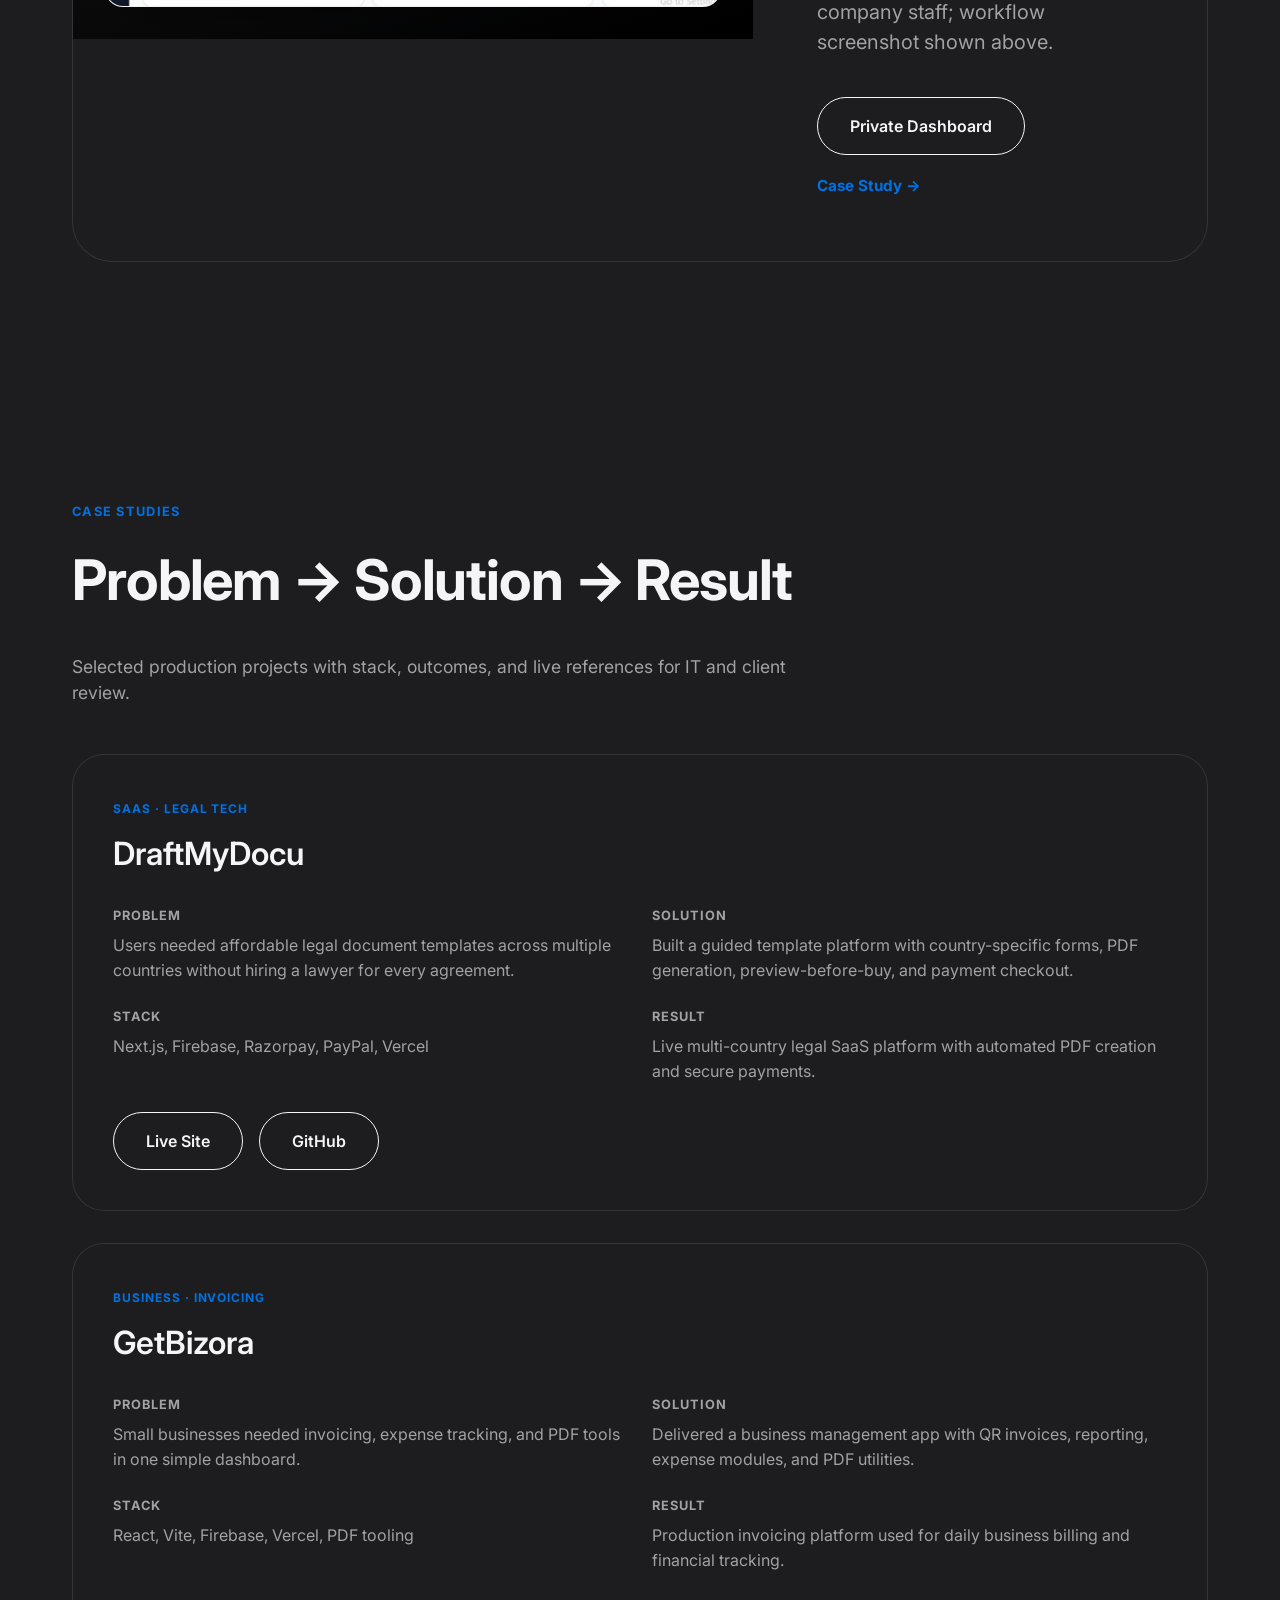
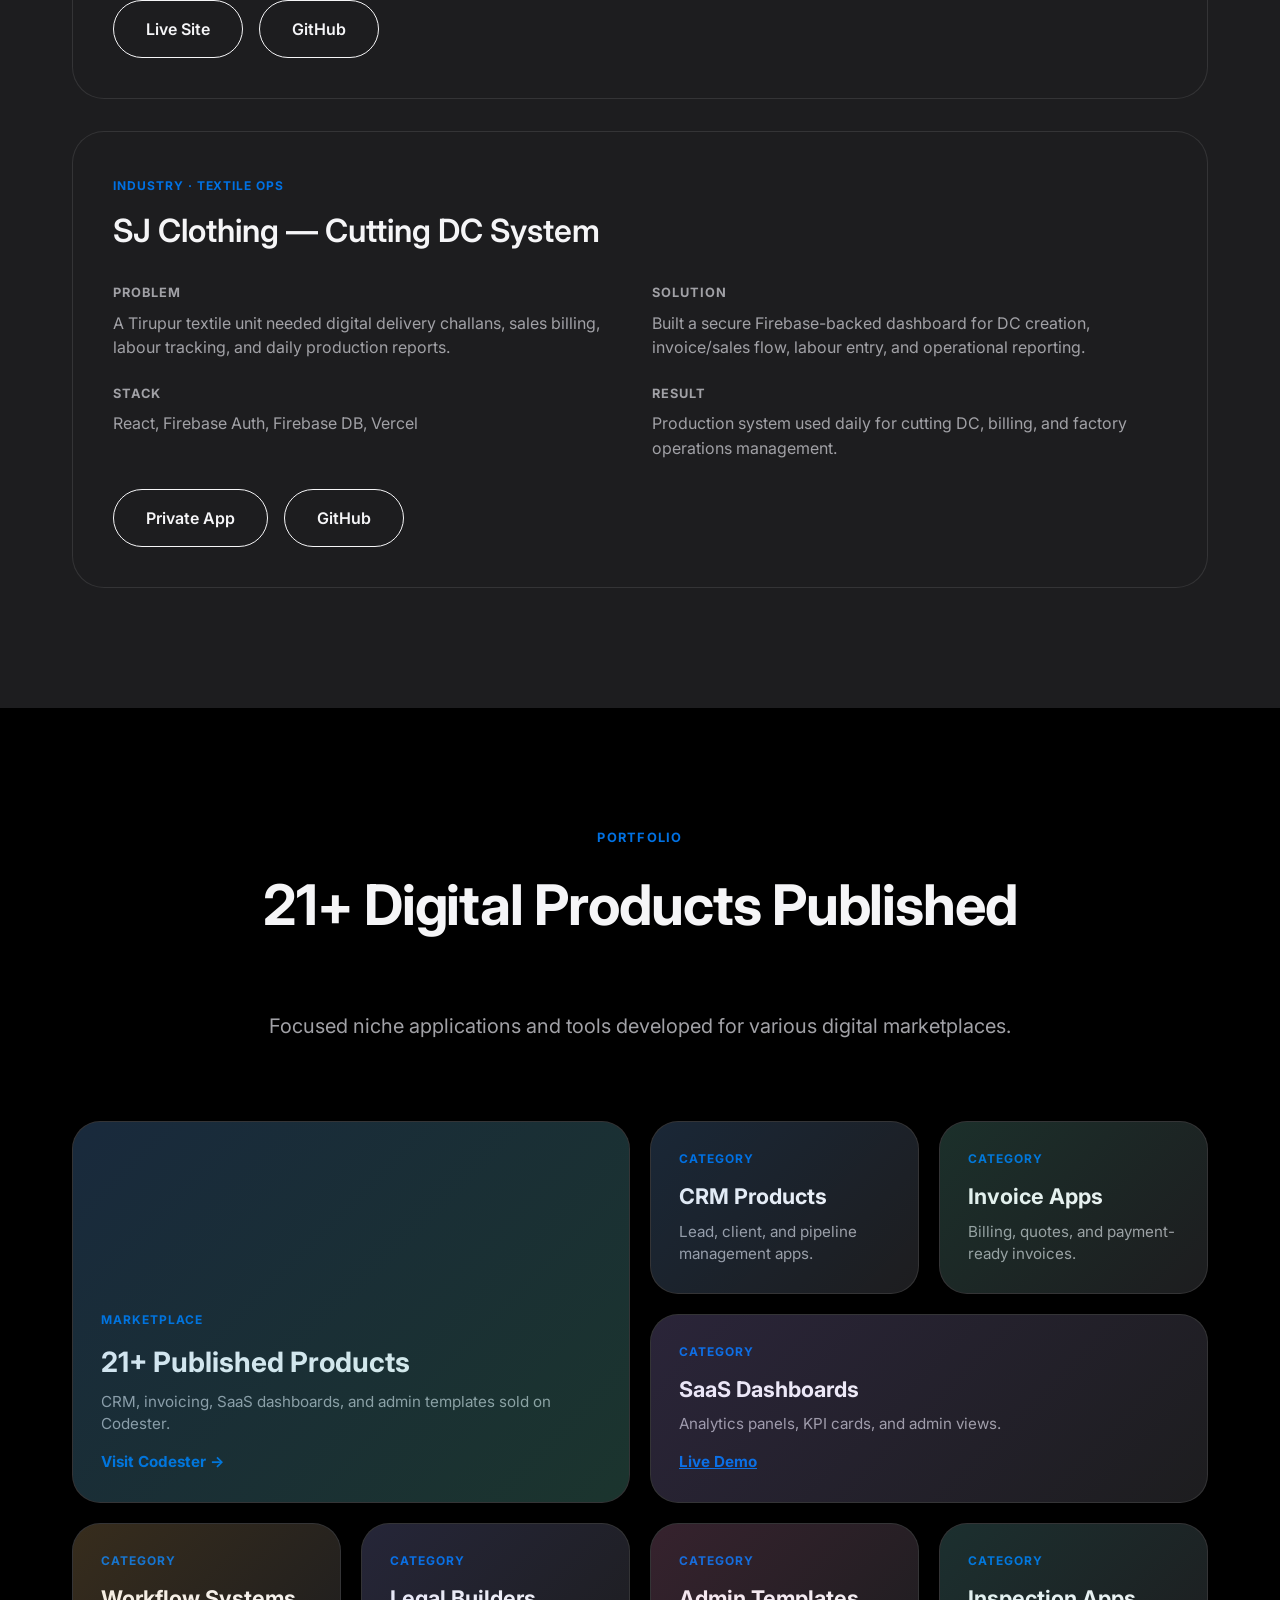
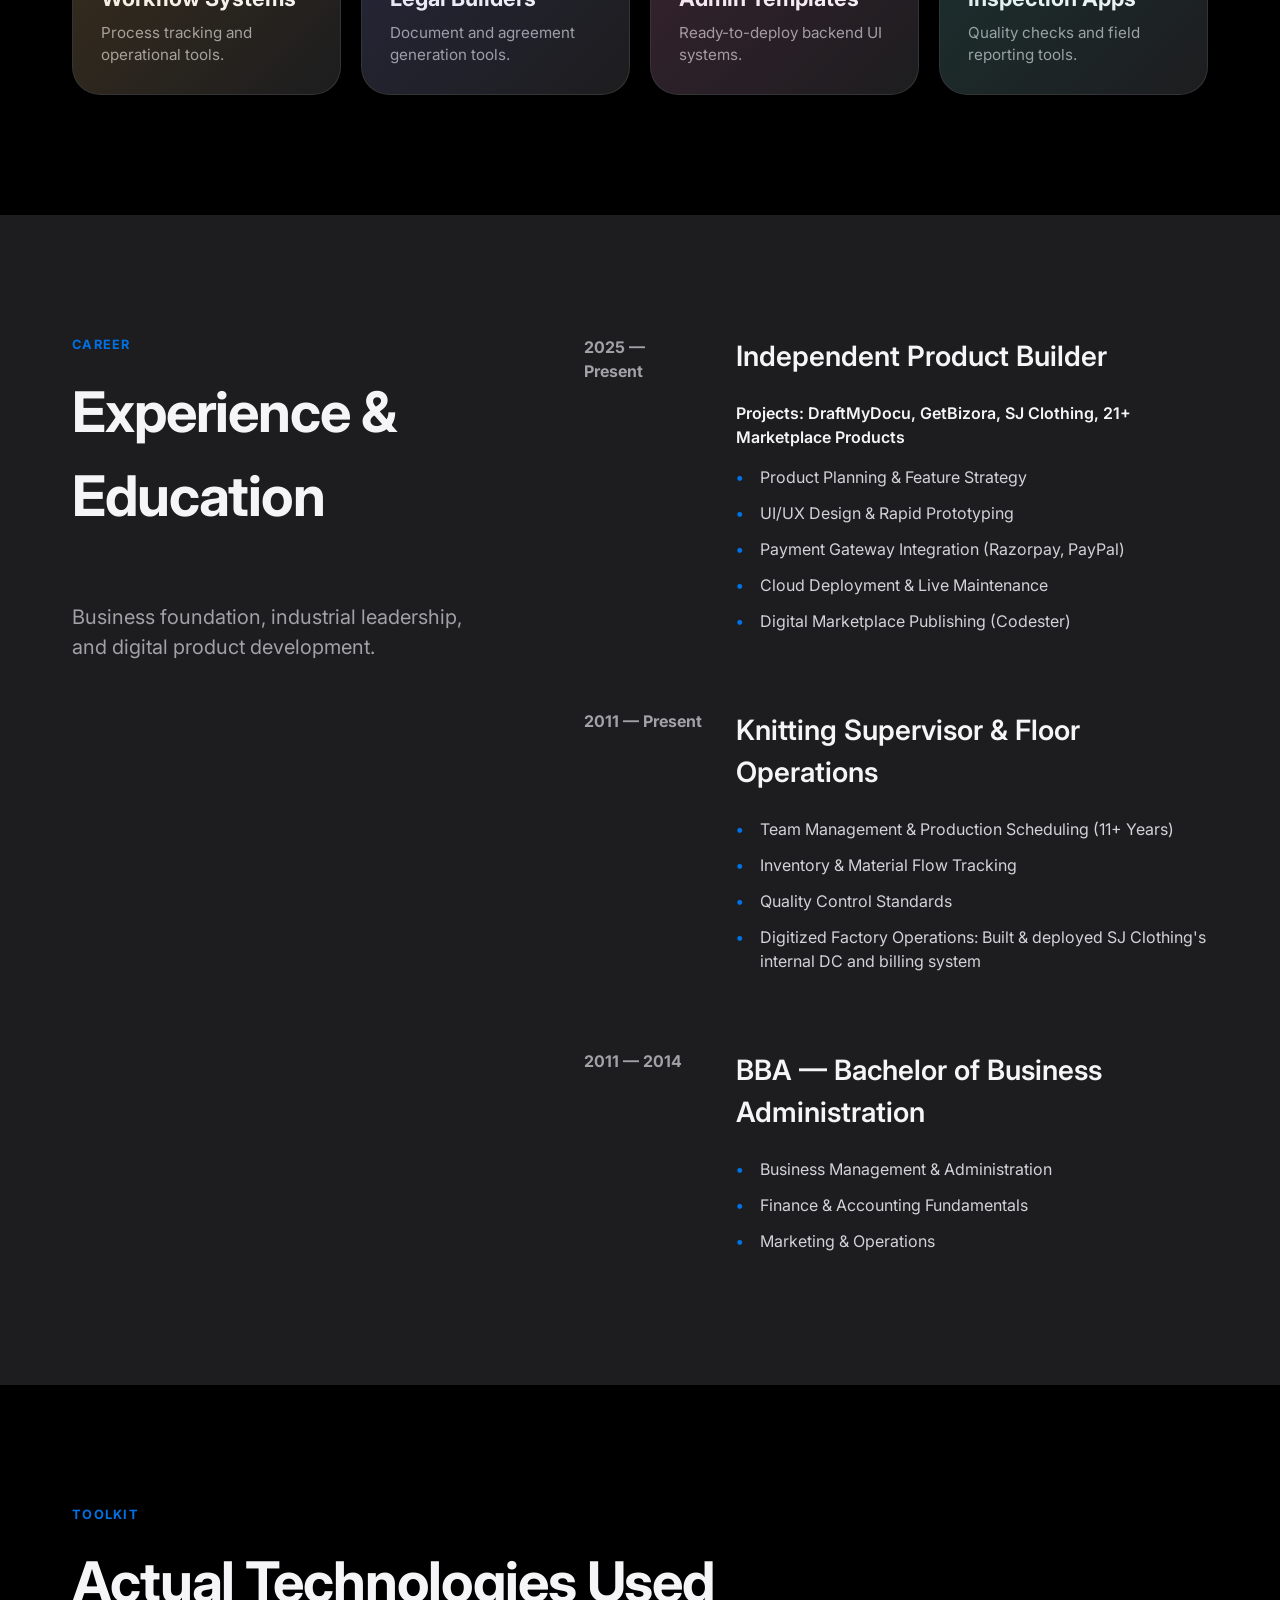
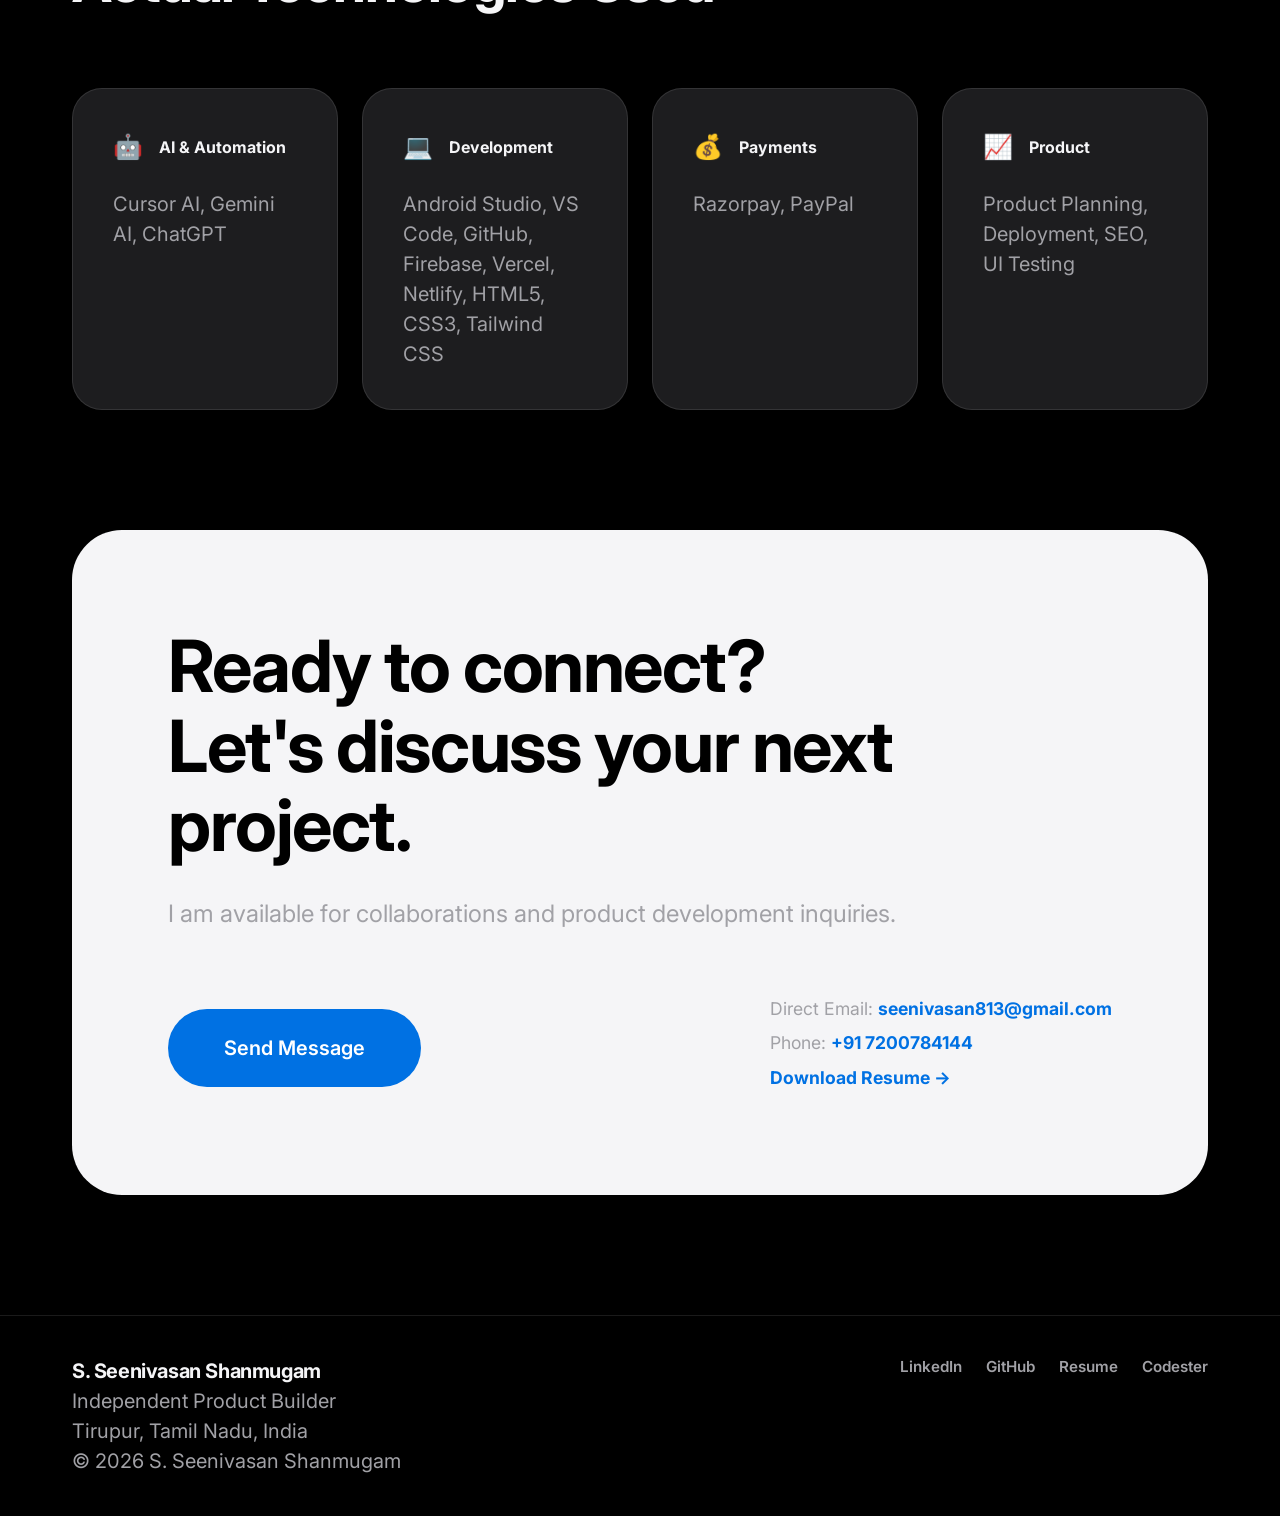
==== commit 4c740a57: "polish: update Career experience bullets to product-builder framing Co-authored-by: Cursor <cursorag" ====
--- a/index.html
+++ b/index.html
@@ -409,24 +409,23 @@
                             <h3>Independent Product Builder</h3>
                             <p class="exp-sub">Projects: DraftMyDocu, GetBizora, SJ Clothing, 21+ Marketplace Products</p>
                             <ul class="exp-tasks">
-                                <li>Product Planning & Strategy</li>
-                                <li>Deployment Management</li>
-                                <li>Payment Gateway Integration</li>
-                                <li>Full-Stack Architecture & Modern UI</li>
-                                <li>Marketplace Publishing</li>
+                                <li>Product Planning & Feature Strategy</li>
+                                <li>UI/UX Design & Rapid Prototyping</li>
+                                <li>Payment Gateway Integration (Razorpay, PayPal)</li>
+                                <li>Cloud Deployment & Live Maintenance</li>
+                                <li>Digital Marketplace Publishing (Codester)</li>
                             </ul>
                         </div>
                     </div>
                     <div class="exp-item reveal">
                         <div class="exp-year">2011 — Present</div>
                         <div class="exp-info">
-                            <h3>Knitting Supervisor</h3>
+                            <h3>Knitting Supervisor & Floor Operations</h3>
                             <ul class="exp-tasks">
-                                <li>Team Management & Leadership</li>
-                                <li>Production Monitoring & Coordination</li>
+                                <li>Team Management & Production Scheduling (11+ Years)</li>
+                                <li>Inventory & Material Flow Tracking</li>
                                 <li>Quality Control Standards</li>
-                                <li>Operations Coordination</li>
-                                <li>Production Planning</li>
+                                <li>Digitized Factory Operations: Built & deployed SJ Clothing's internal DC and billing system</li>
                             </ul>
                         </div>
                     </div>
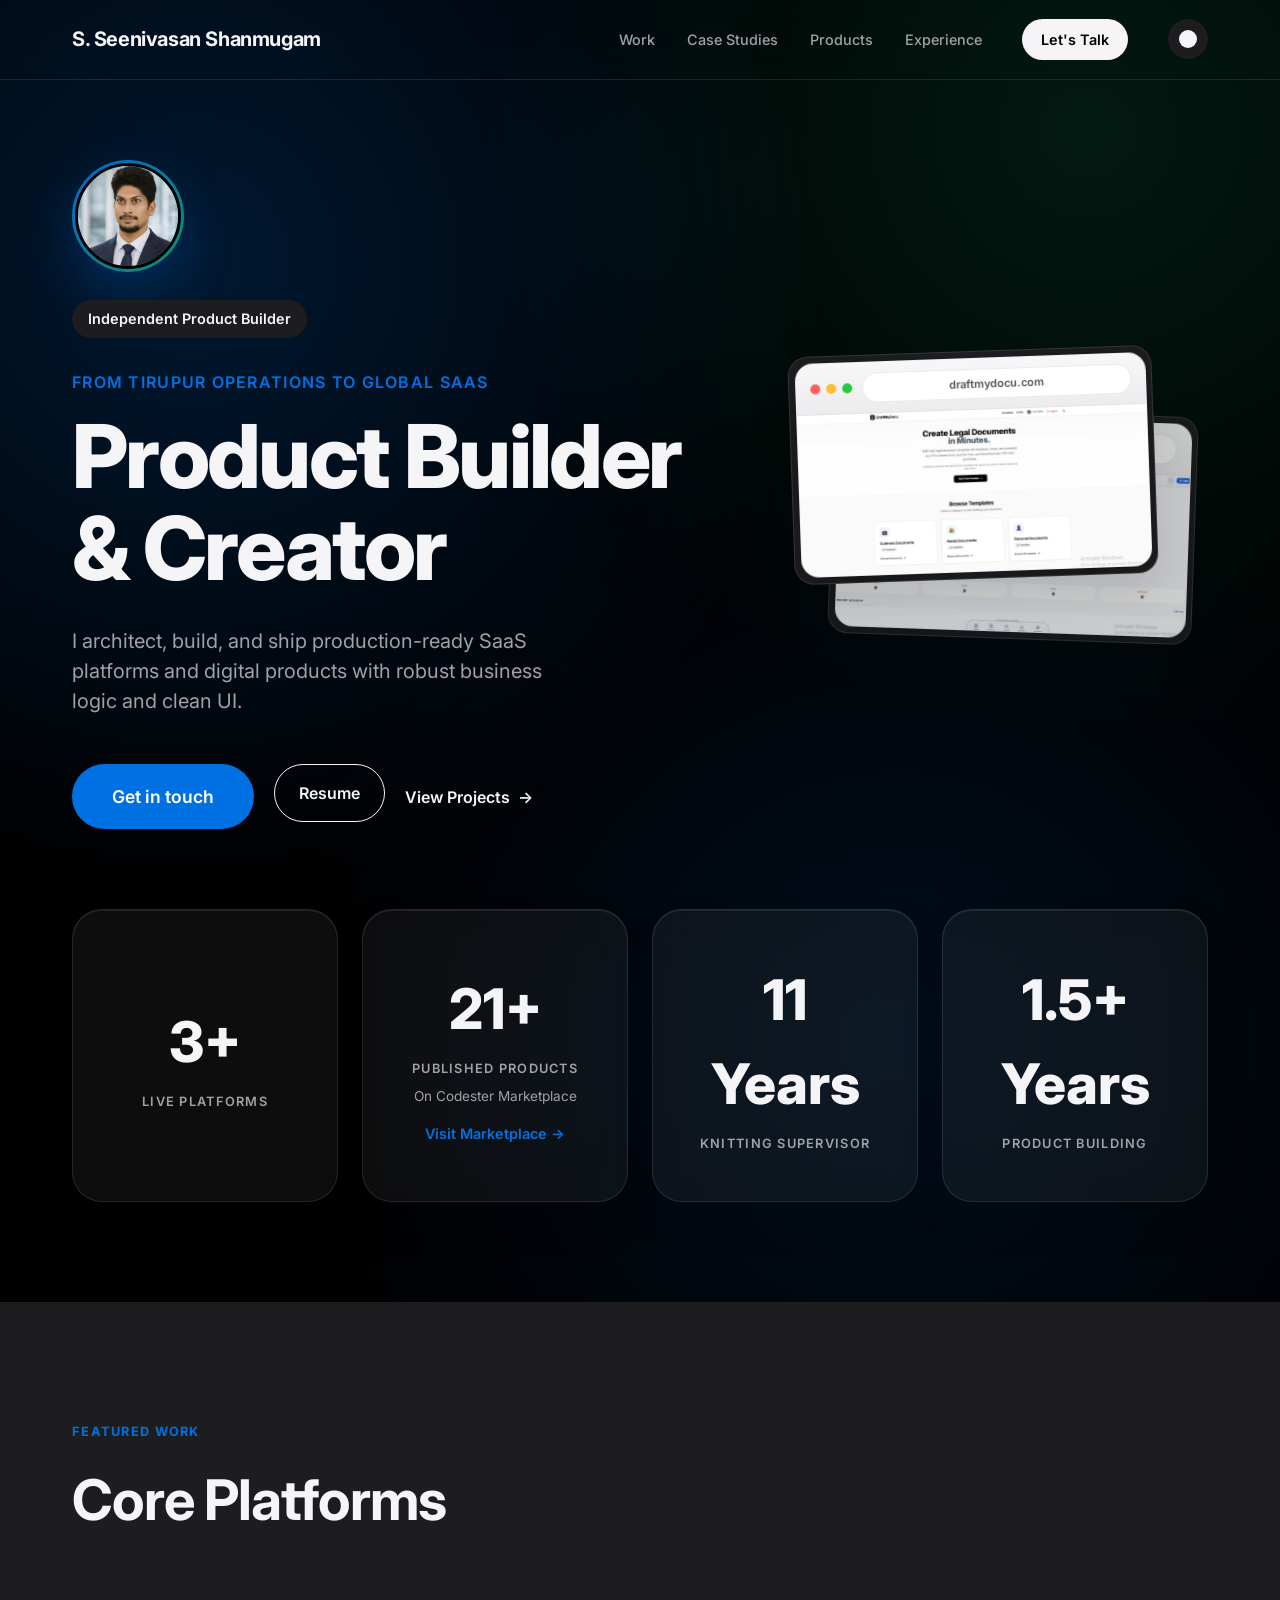
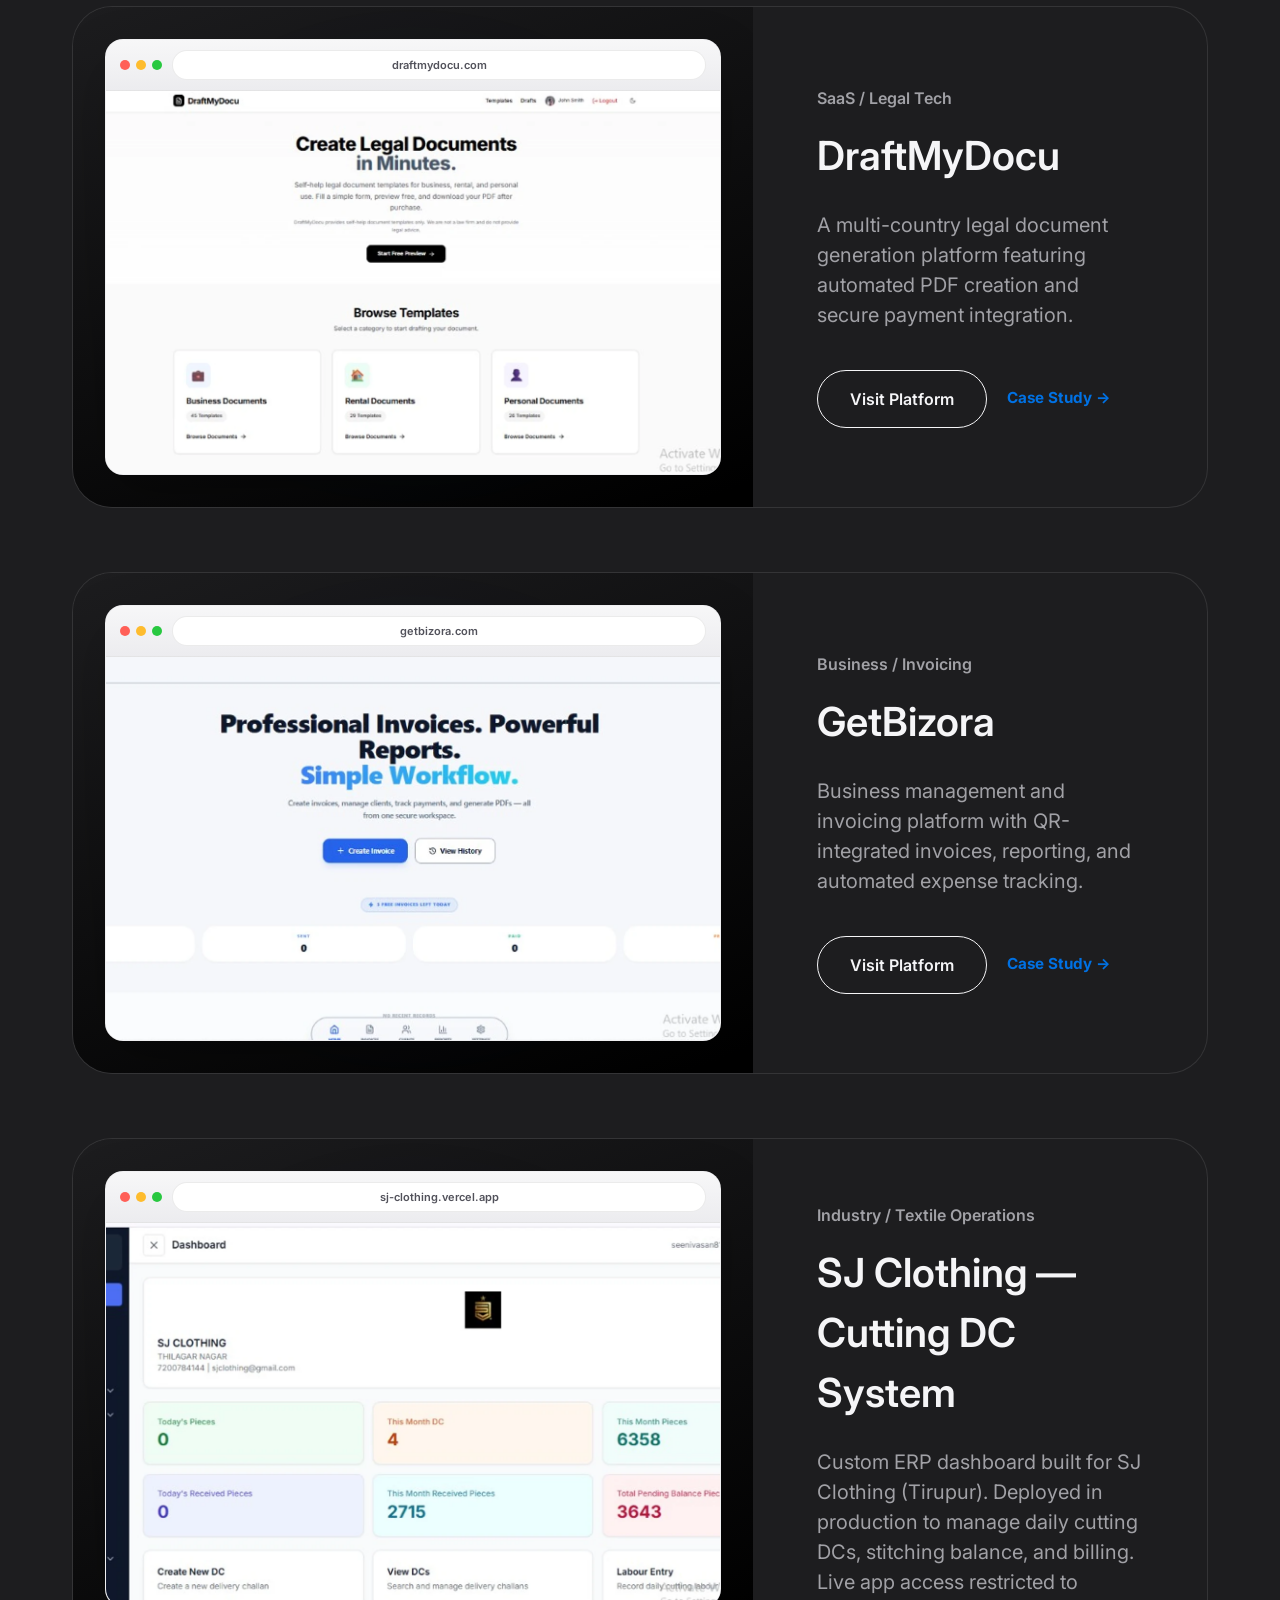
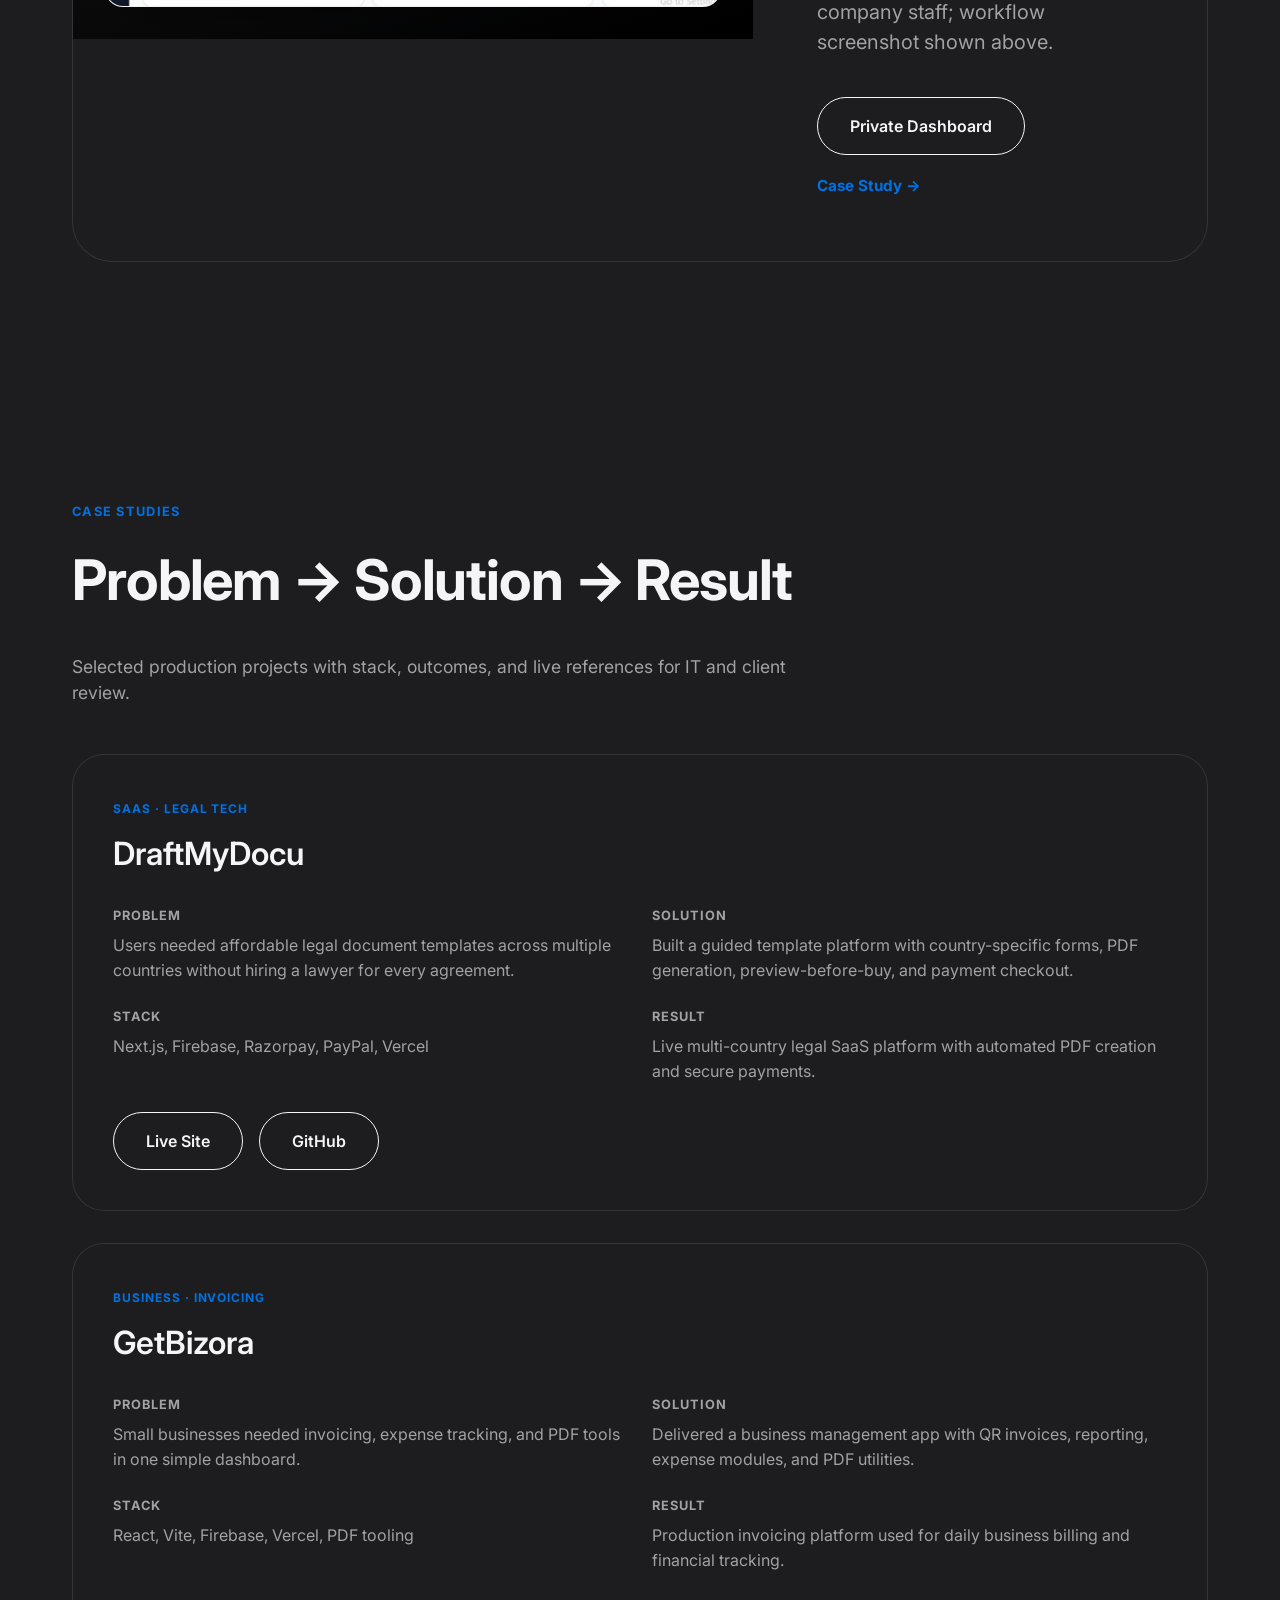
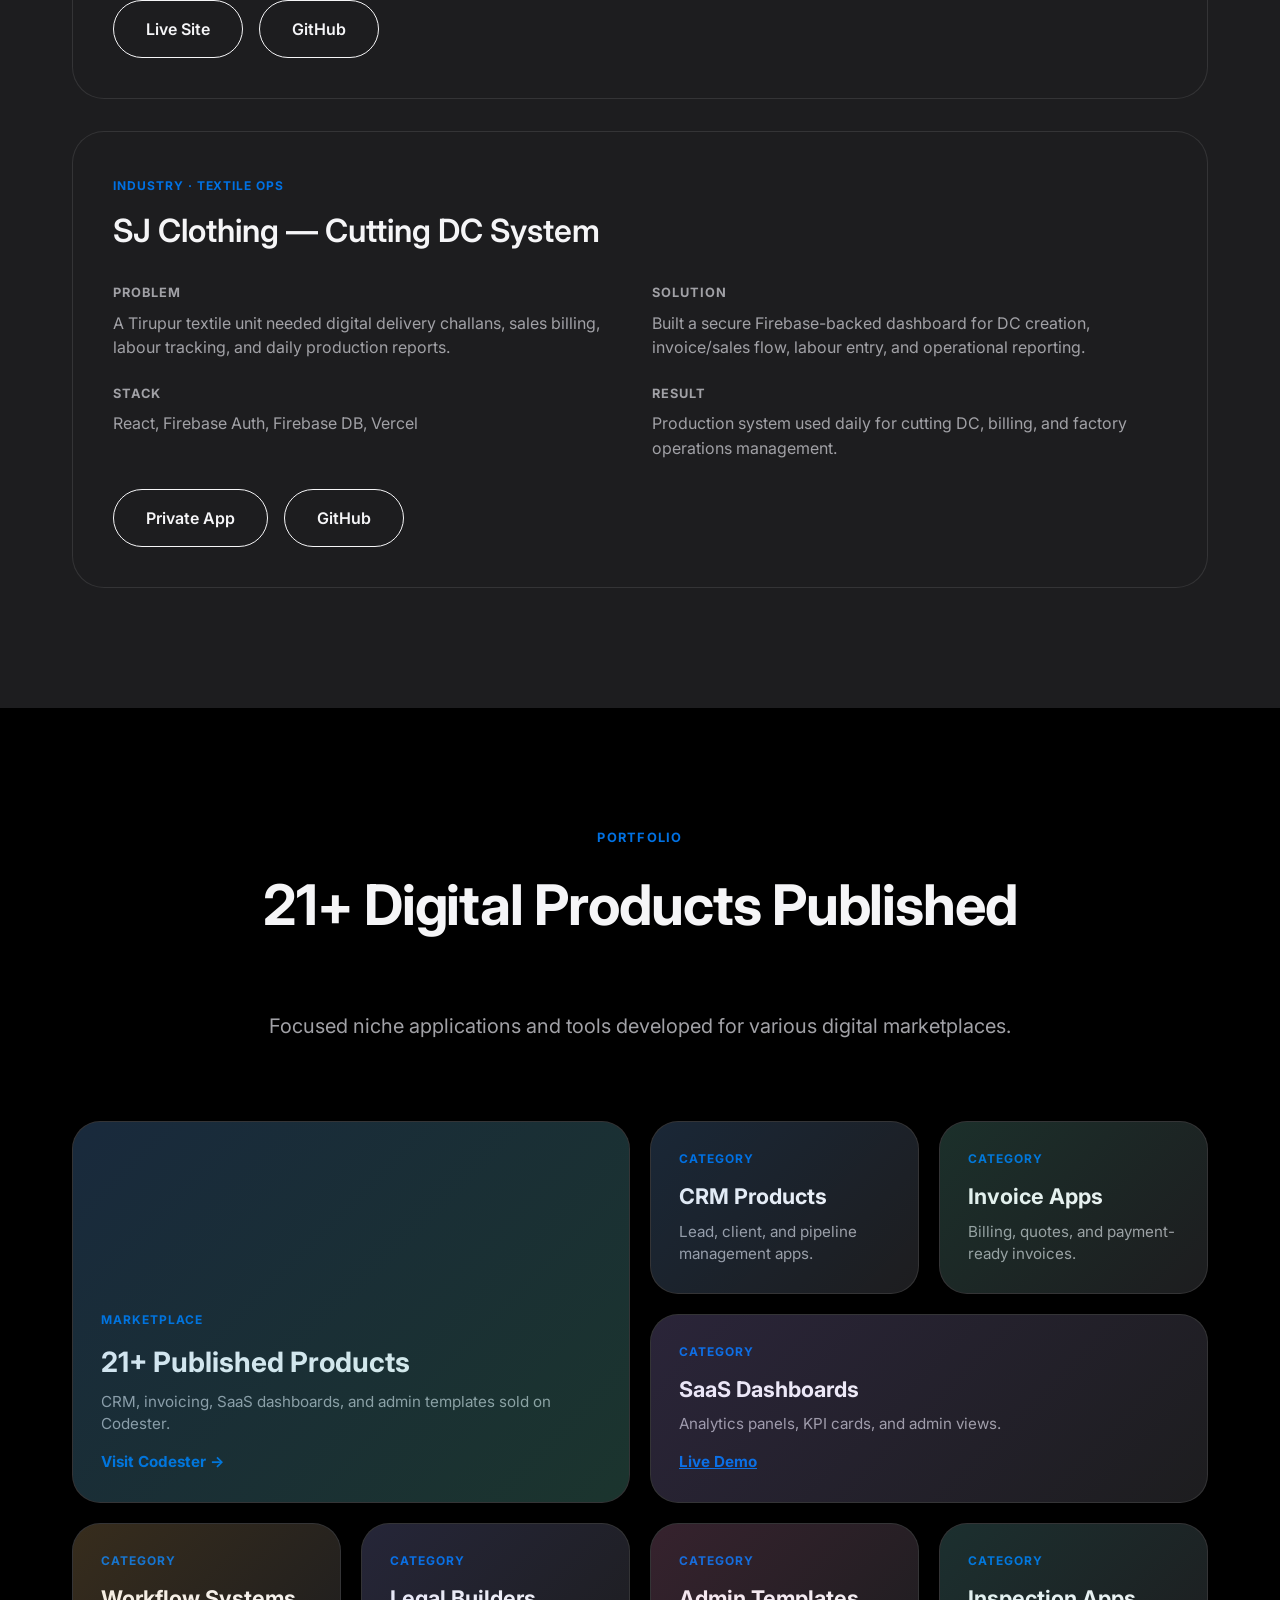
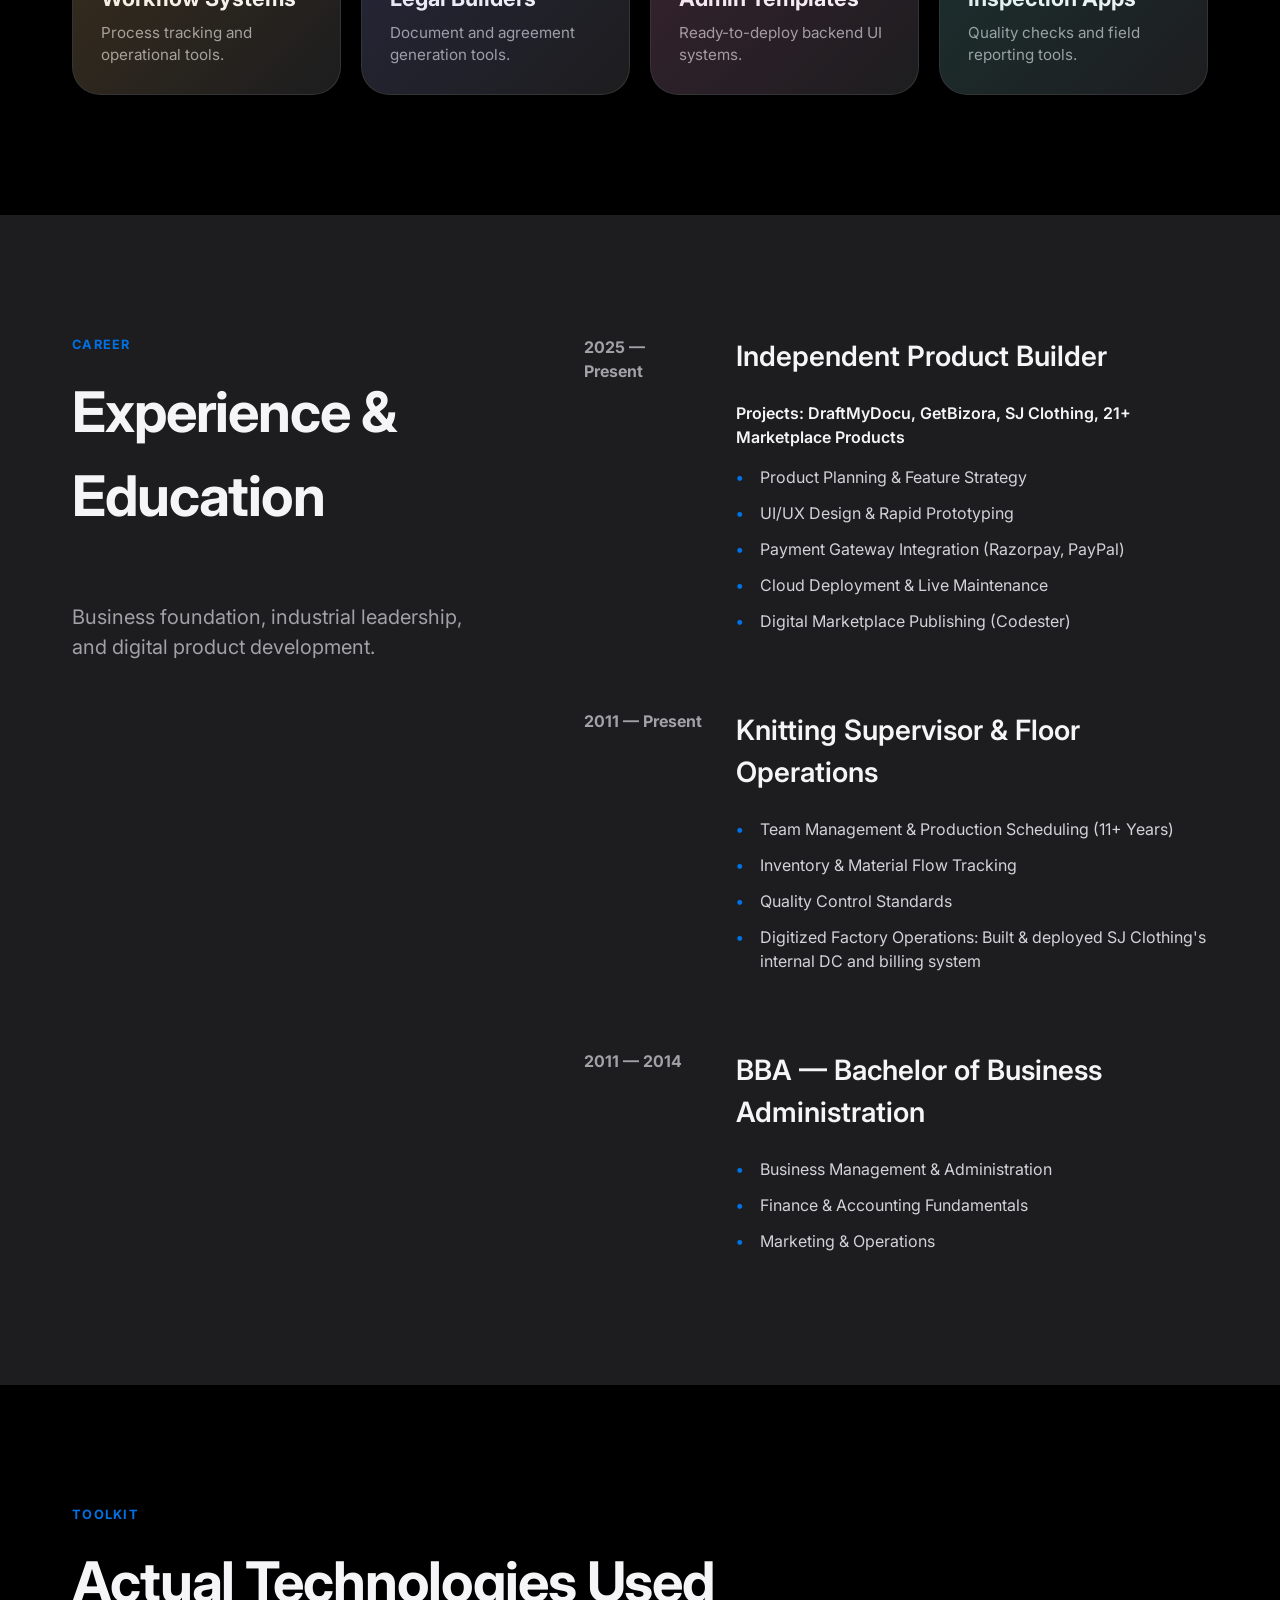
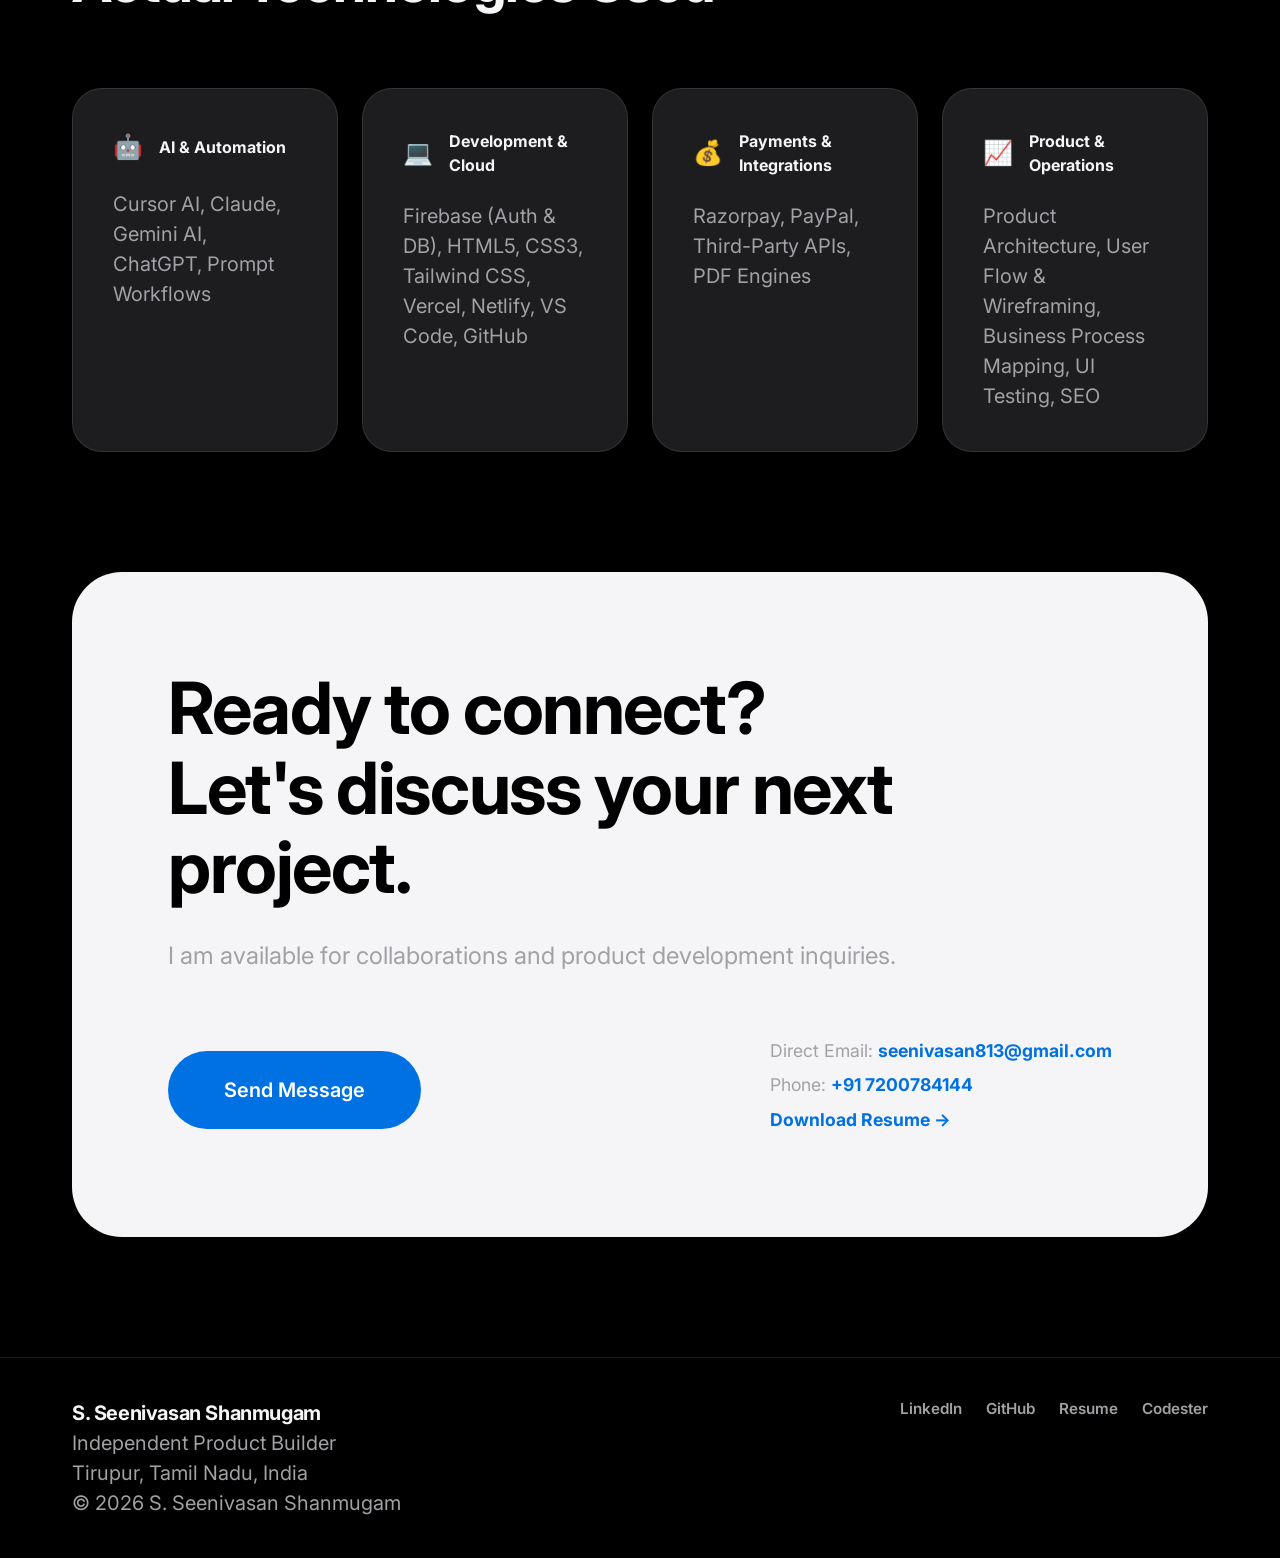
==== commit 3ff2b6b5: "polish: refresh Toolkit card titles and technology lists Co-authored-by: Cursor <cursoragent@cursor." ====
--- a/index.html
+++ b/index.html
@@ -456,28 +456,28 @@
                         <span class="skill-icon">🤖</span>
                         <h4>AI & Automation</h4>
                     </div>
-                    <p>Cursor AI, Gemini AI, ChatGPT</p>
+                    <p>Cursor AI, Claude, Gemini AI, ChatGPT, Prompt Workflows</p>
                 </div>
                 <div class="skill-card reveal">
                     <div class="skill-head">
                         <span class="skill-icon">💻</span>
-                        <h4>Development</h4>
-                    </div>
-                    <p>Android Studio, VS Code, GitHub, Firebase, Vercel, Netlify, HTML5, CSS3, Tailwind CSS</p>
+                        <h4>Development & Cloud</h4>
+                    </div>
+                    <p>Firebase (Auth & DB), HTML5, CSS3, Tailwind CSS, Vercel, Netlify, VS Code, GitHub</p>
                 </div>
                 <div class="skill-card reveal">
                     <div class="skill-head">
                         <span class="skill-icon">💰</span>
-                        <h4>Payments</h4>
-                    </div>
-                    <p>Razorpay, PayPal</p>
+                        <h4>Payments & Integrations</h4>
+                    </div>
+                    <p>Razorpay, PayPal, Third-Party APIs, PDF Engines</p>
                 </div>
                 <div class="skill-card reveal">
                     <div class="skill-head">
                         <span class="skill-icon">📈</span>
-                        <h4>Product</h4>
-                    </div>
-                    <p>Product Planning, Deployment, SEO, UI Testing</p>
+                        <h4>Product & Operations</h4>
+                    </div>
+                    <p>Product Architecture, User Flow & Wireframing, Business Process Mapping, UI Testing, SEO</p>
                 </div>
             </div>
         </div>
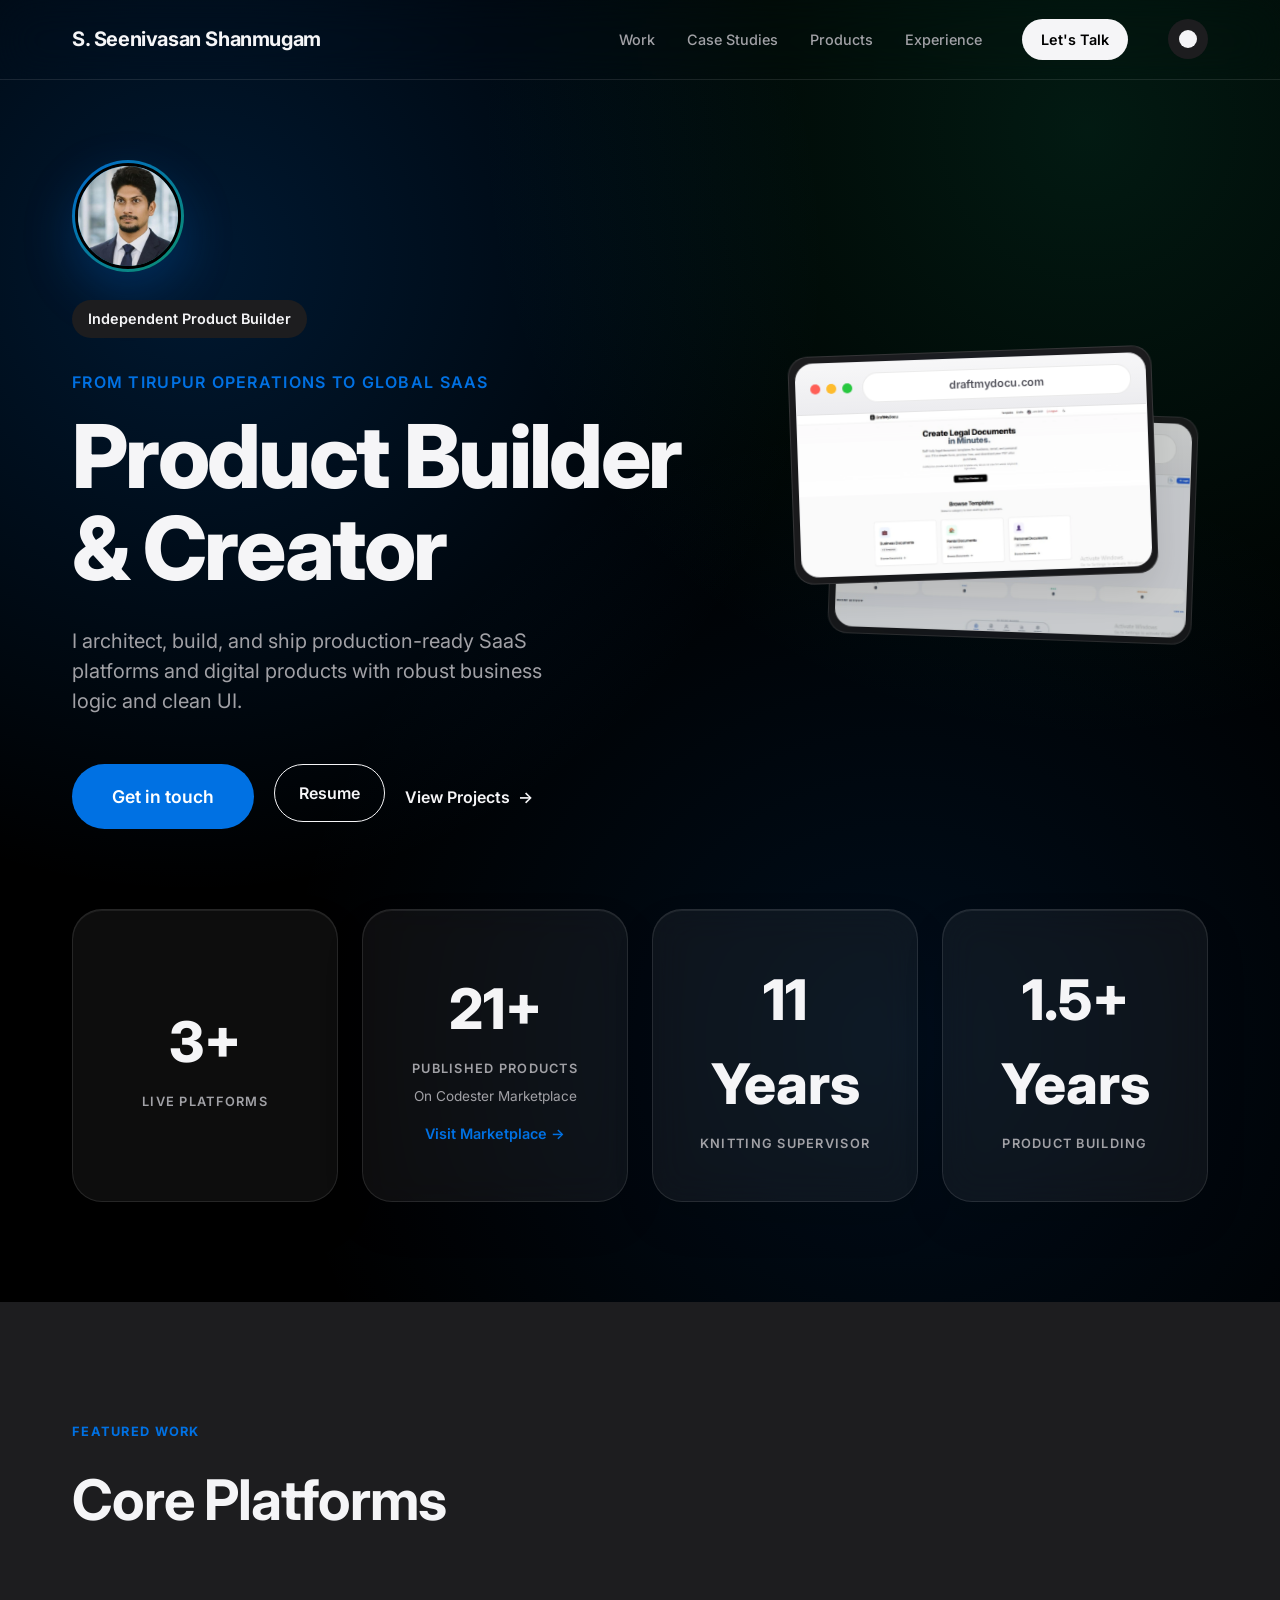
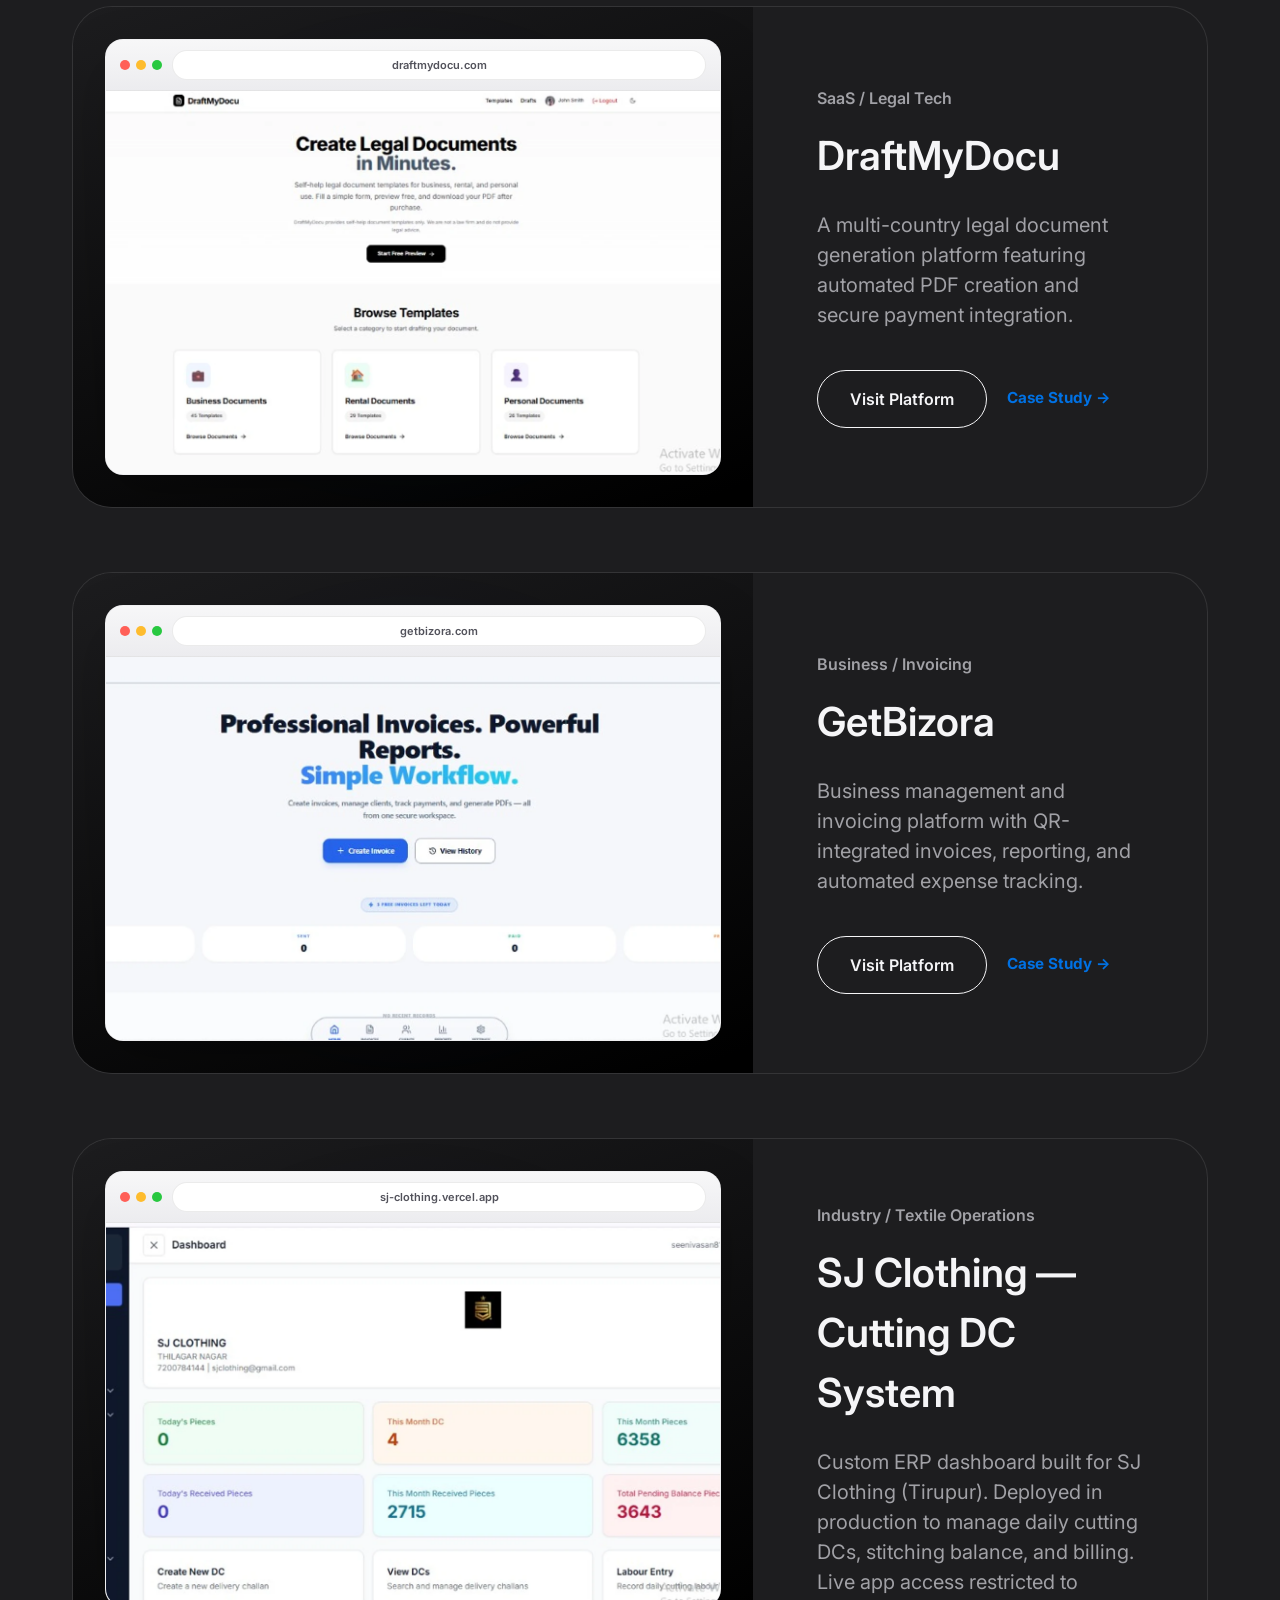
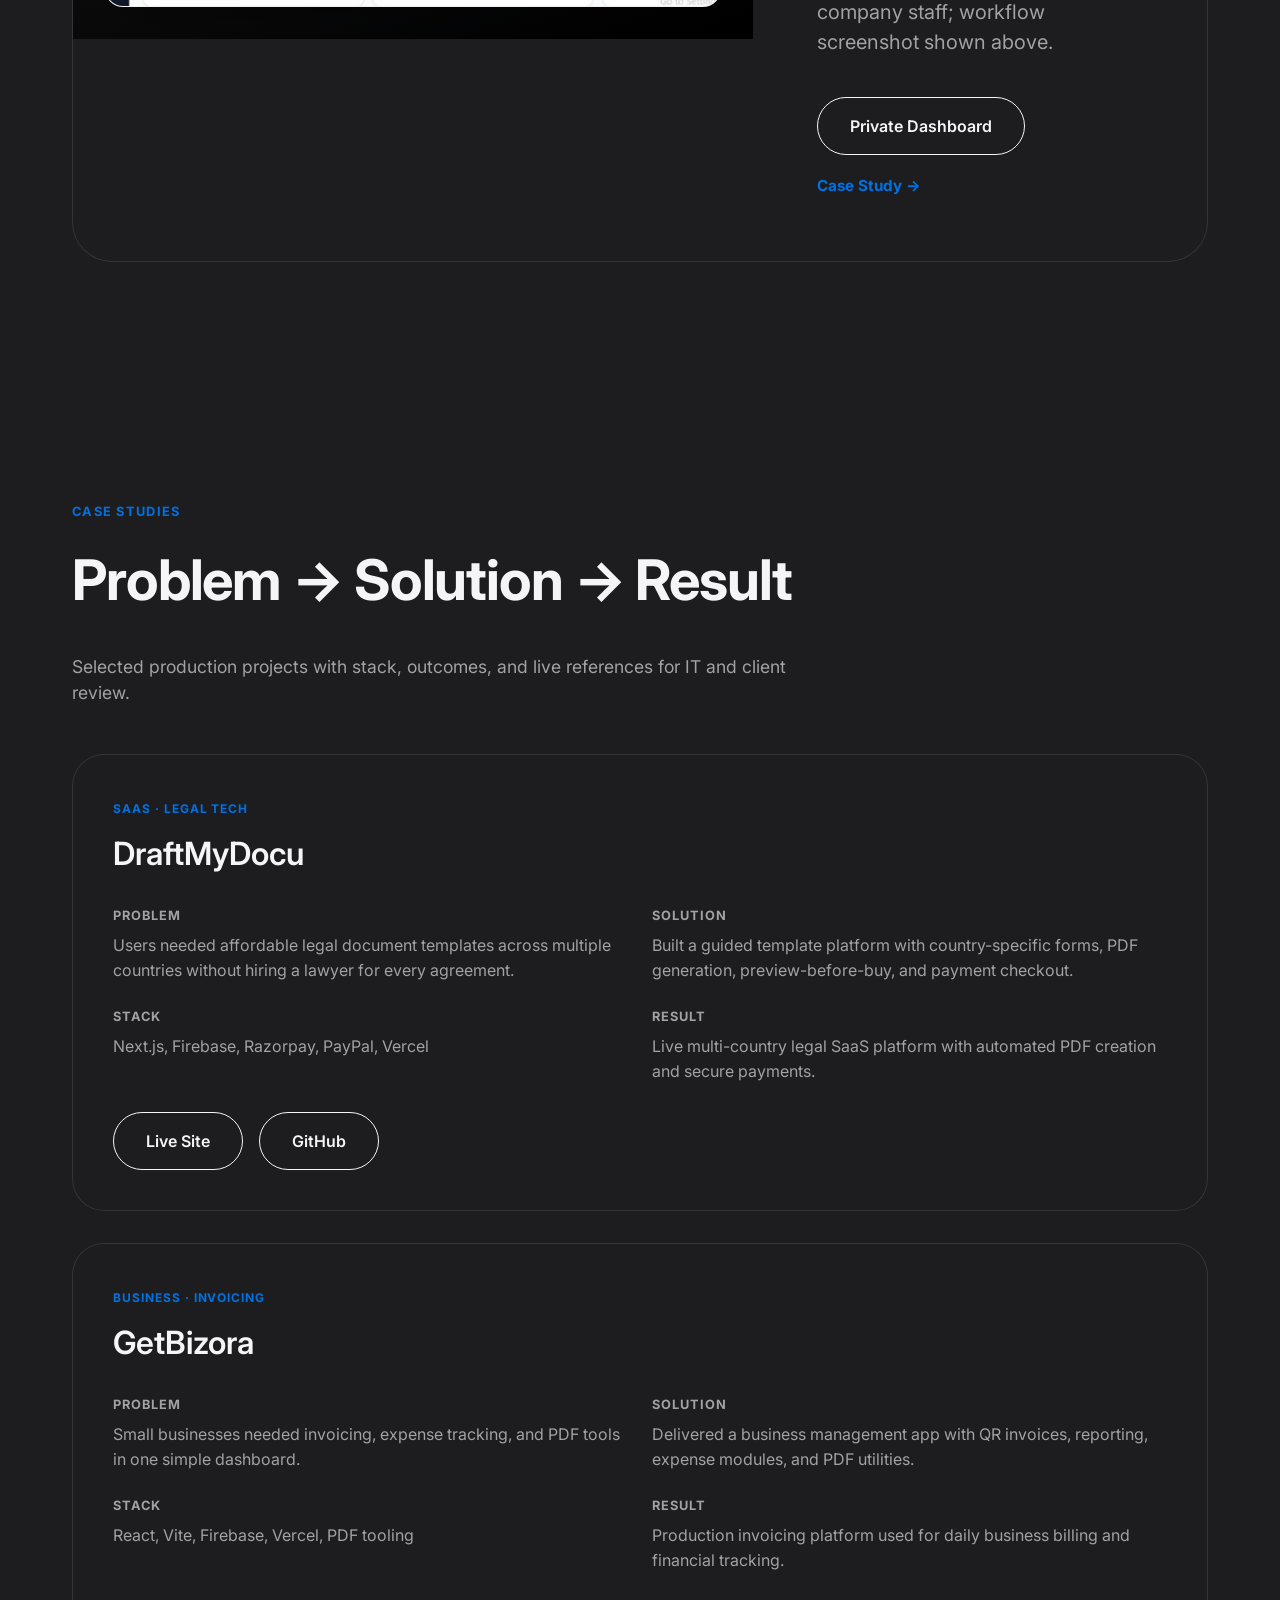
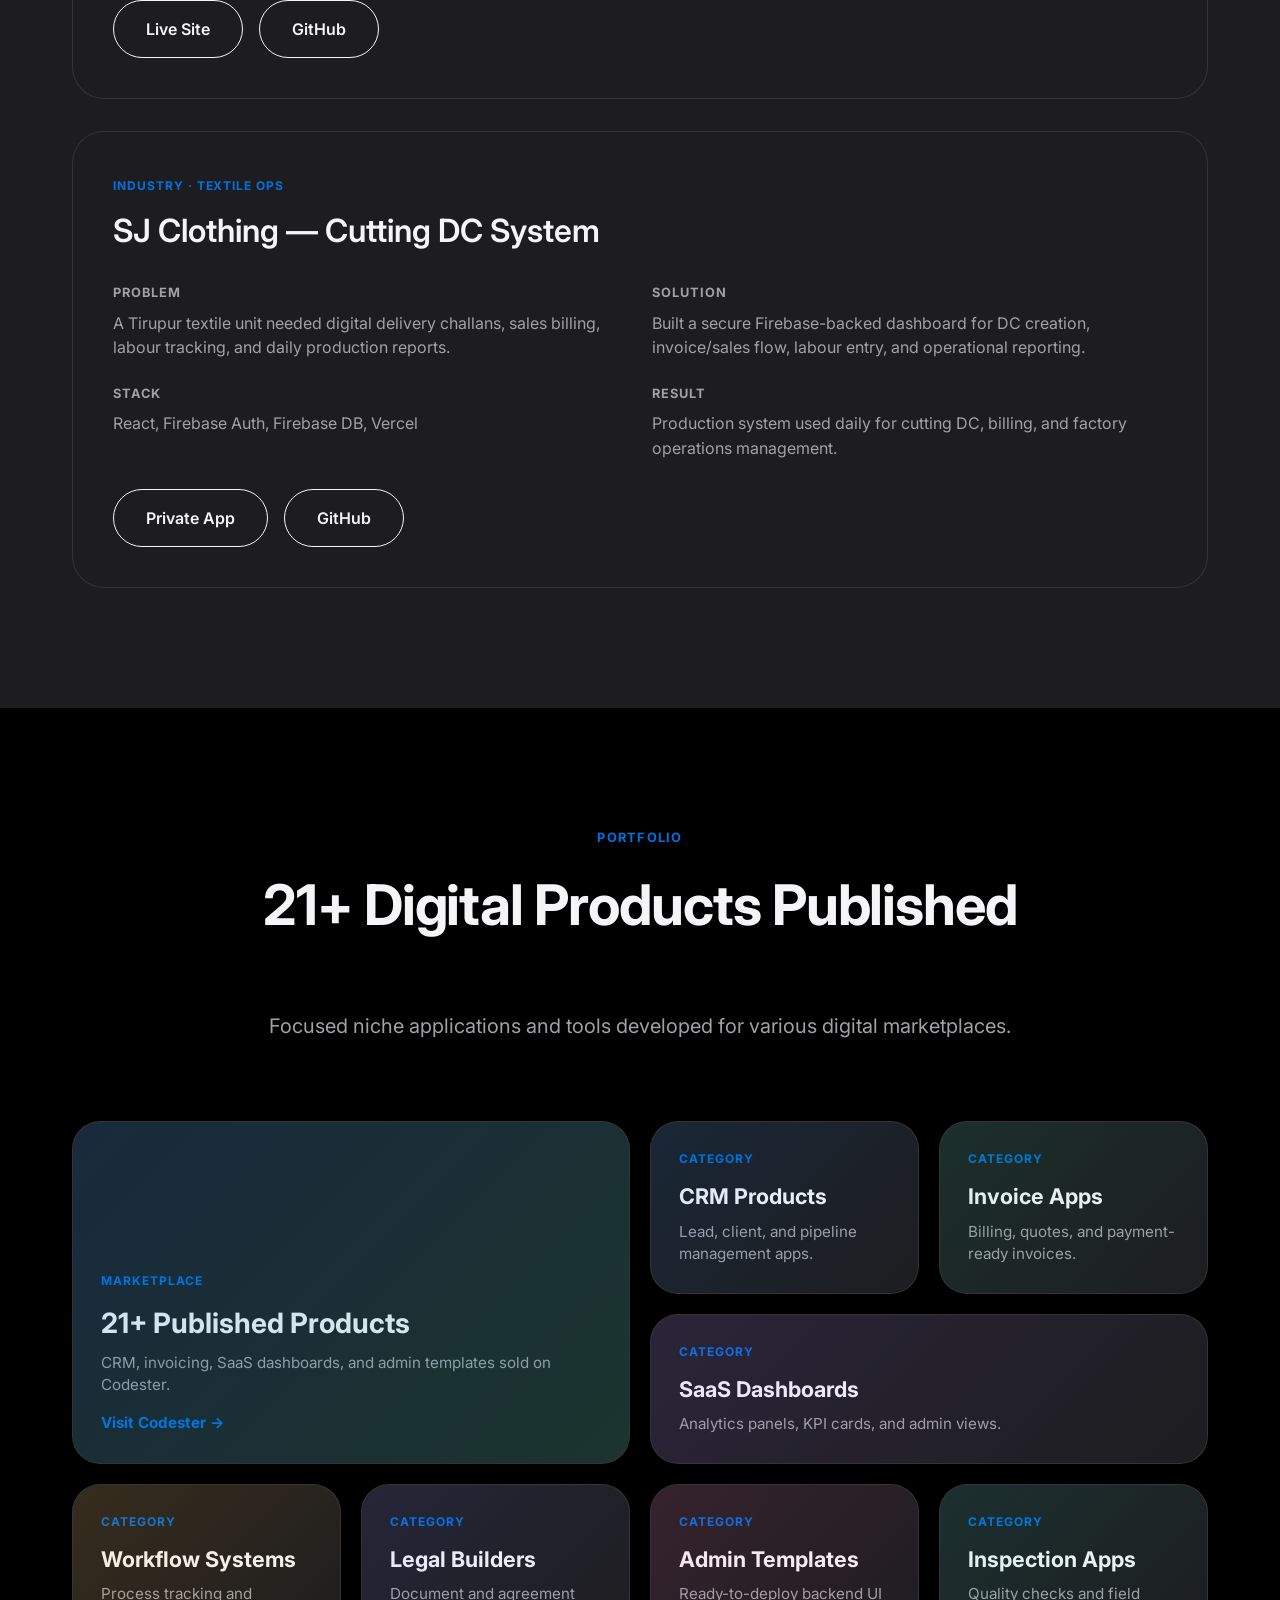
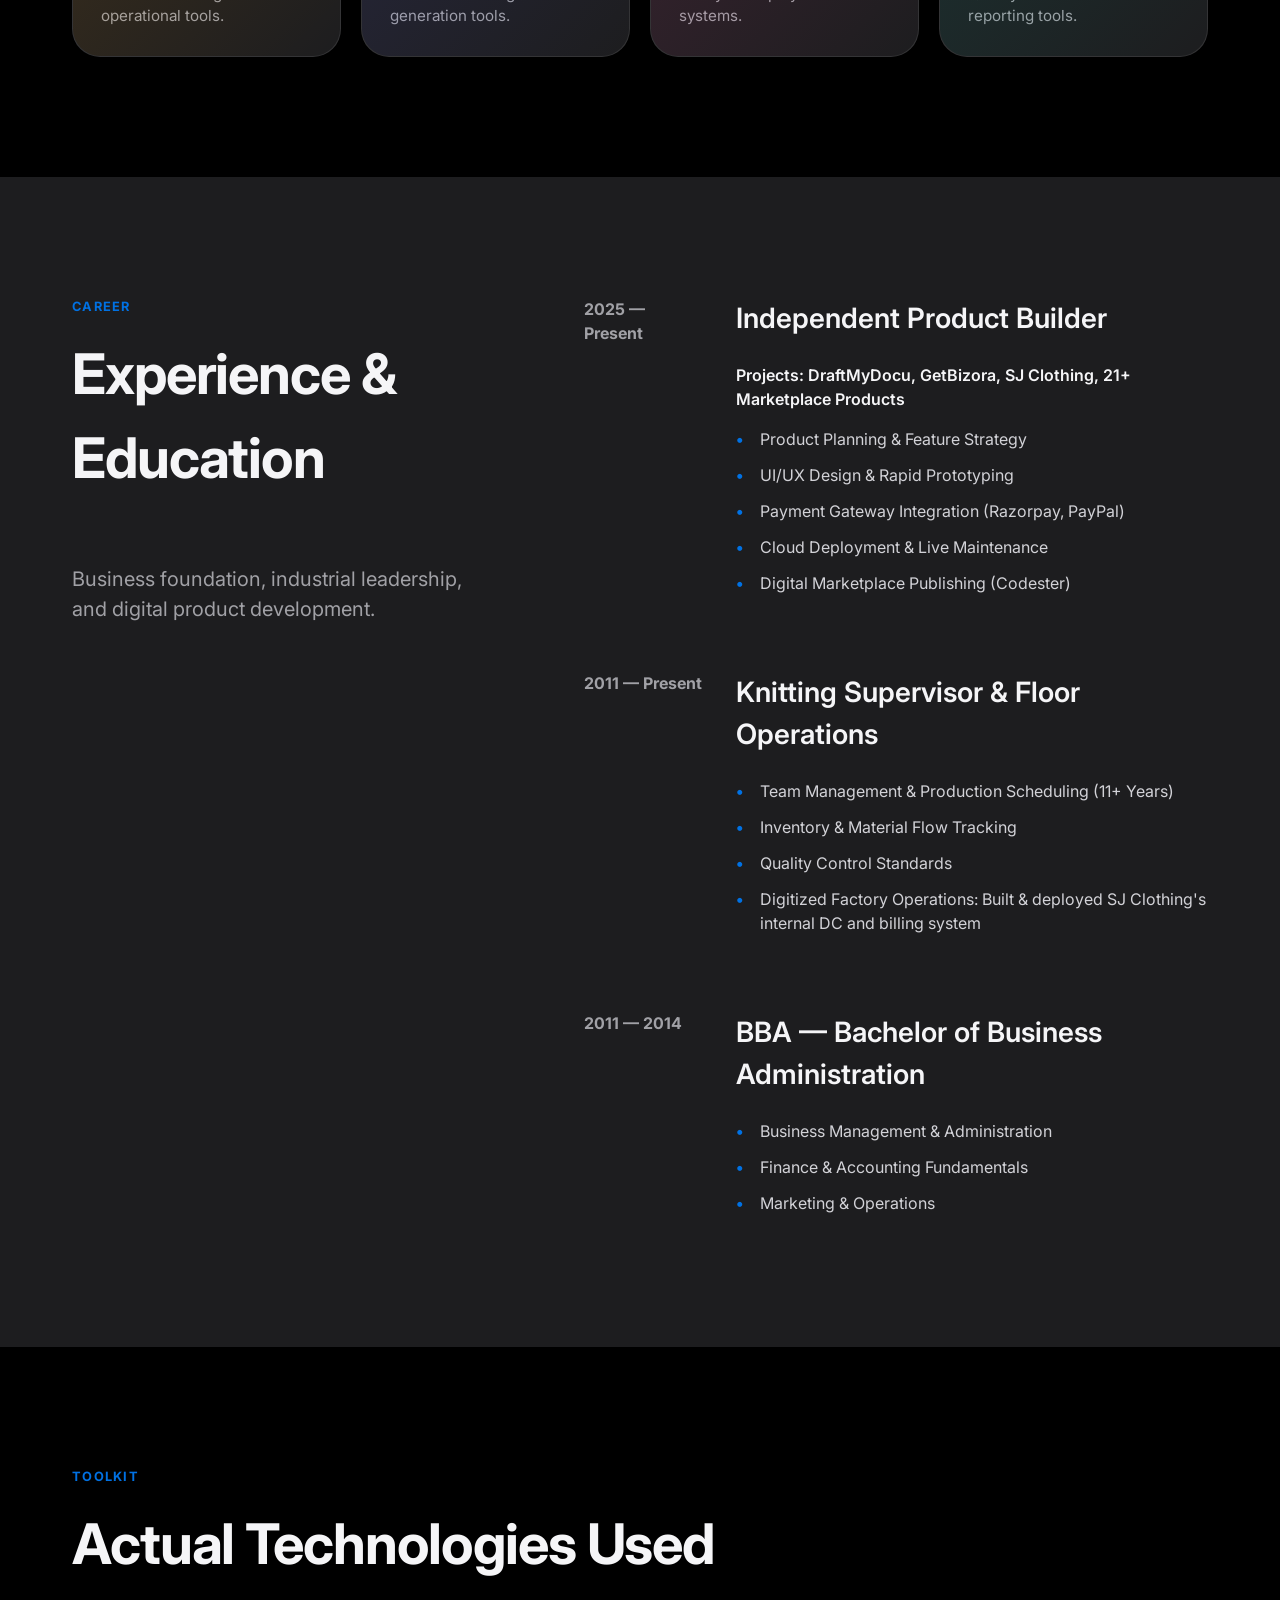
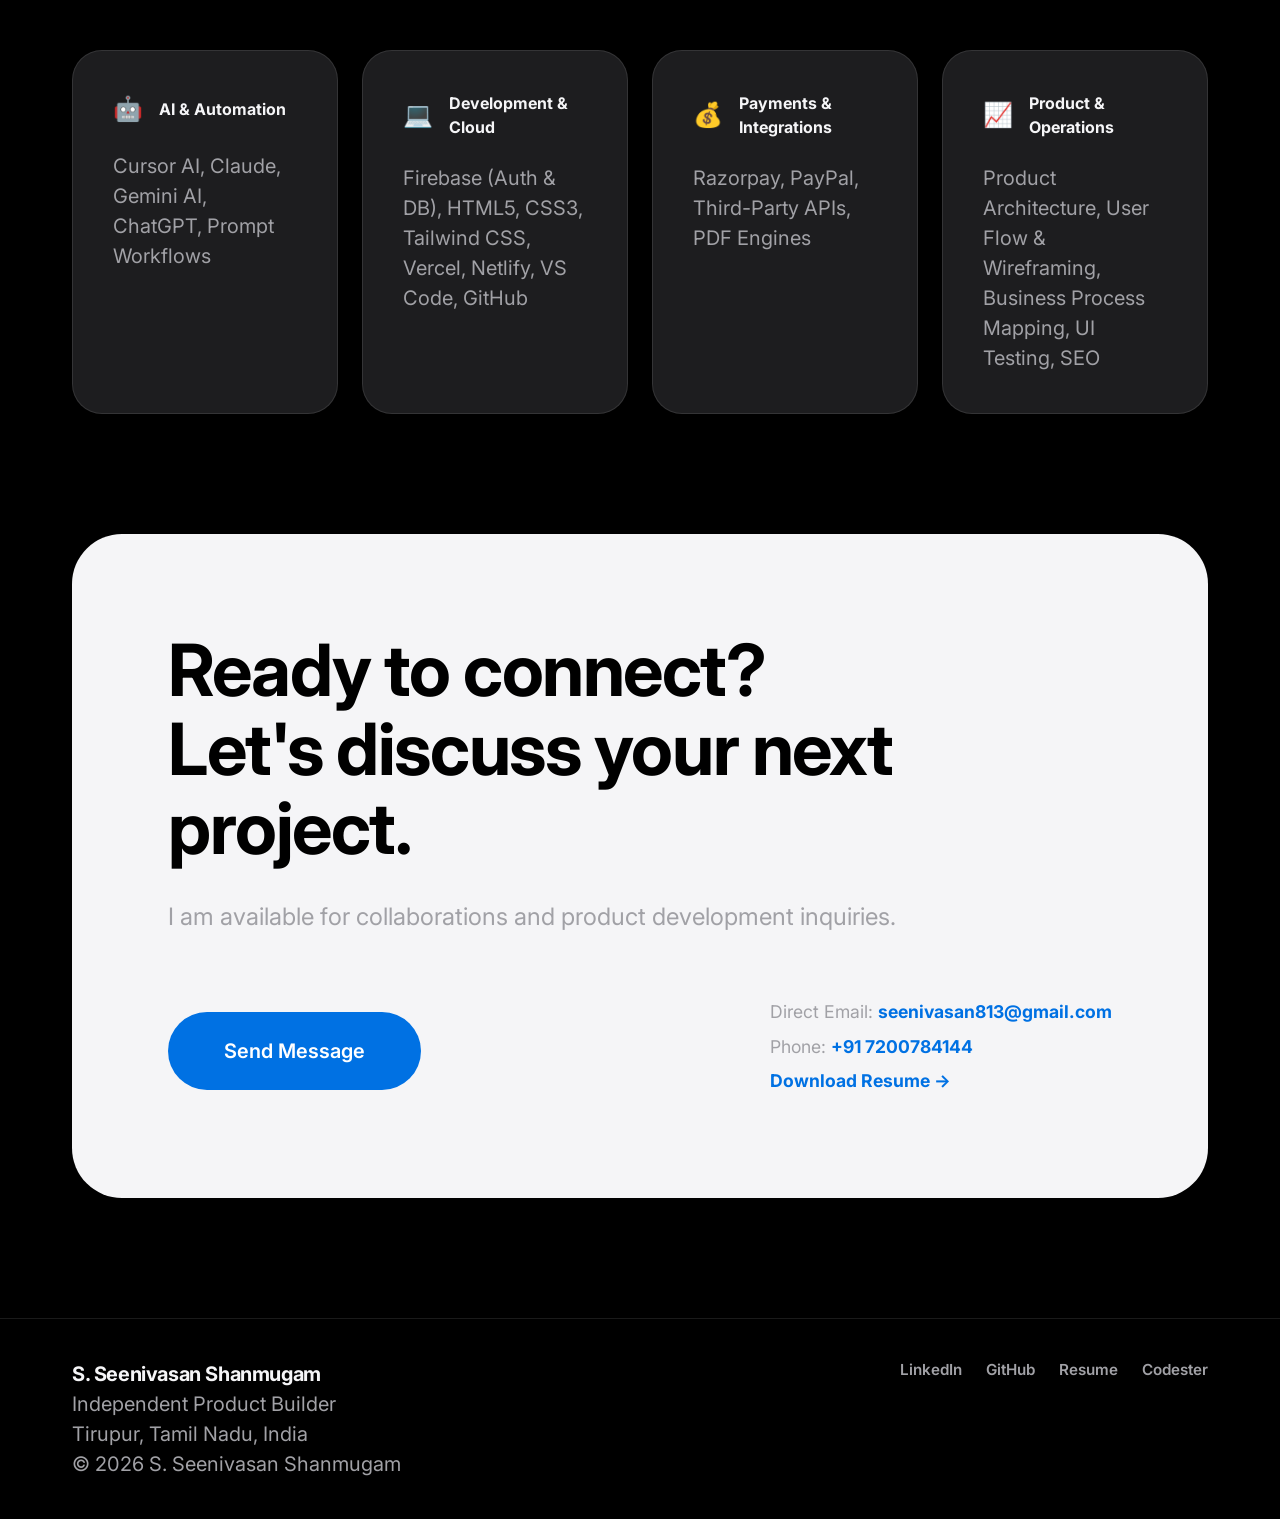
==== commit e4b2b197: "fix: remove SaaS Dashboards live demo link Co-authored-by: Cursor <cursoragent@cursor.com>" ====
--- a/index.html
+++ b/index.html
@@ -367,7 +367,6 @@
                     <span class="bento-label">Category</span>
                     <h4>SaaS Dashboards</h4>
                     <p>Analytics panels, KPI cards, and admin views.</p>
-                    <a href="https://silly-horse-9d9541.netlify.app/" target="_blank" rel="noopener noreferrer" class="bento-cta">Live Demo</a>
                 </div>
                 <div class="bento-item bento-accent-4">
                     <span class="bento-label">Category</span>
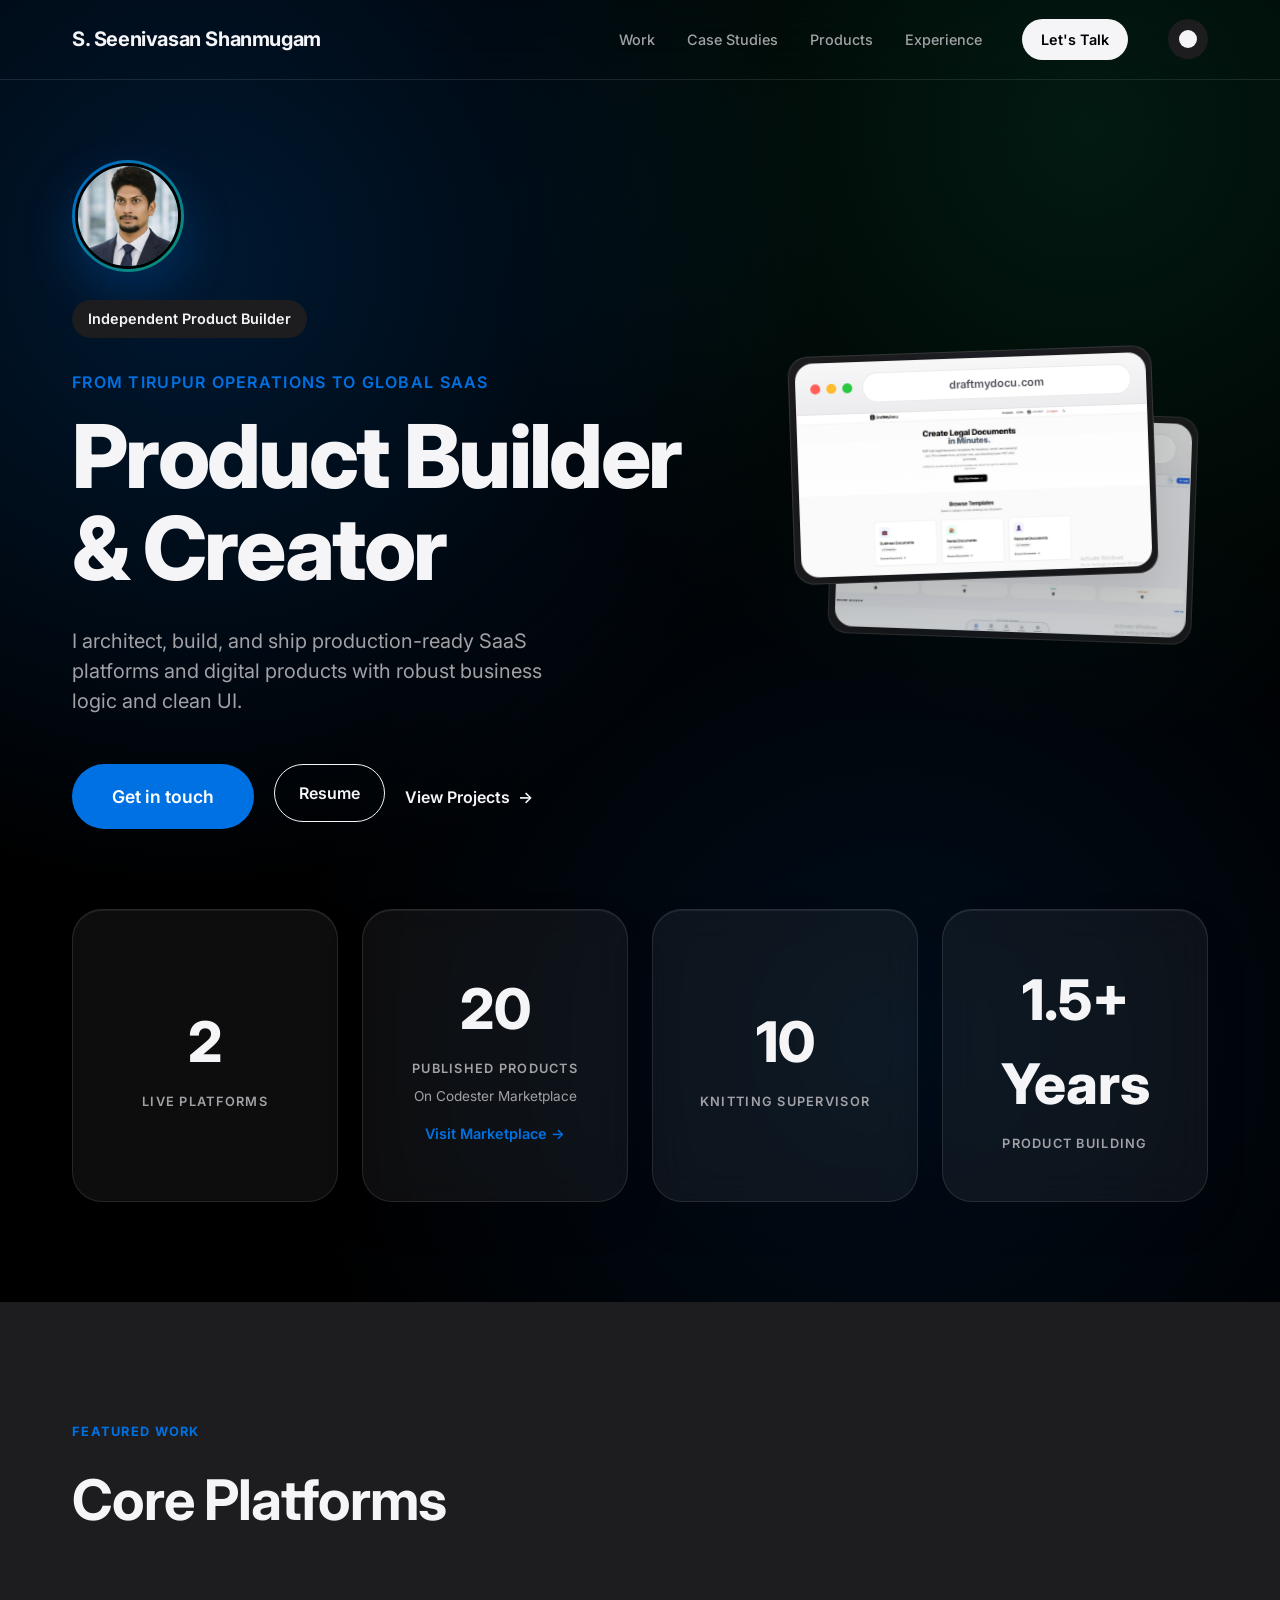
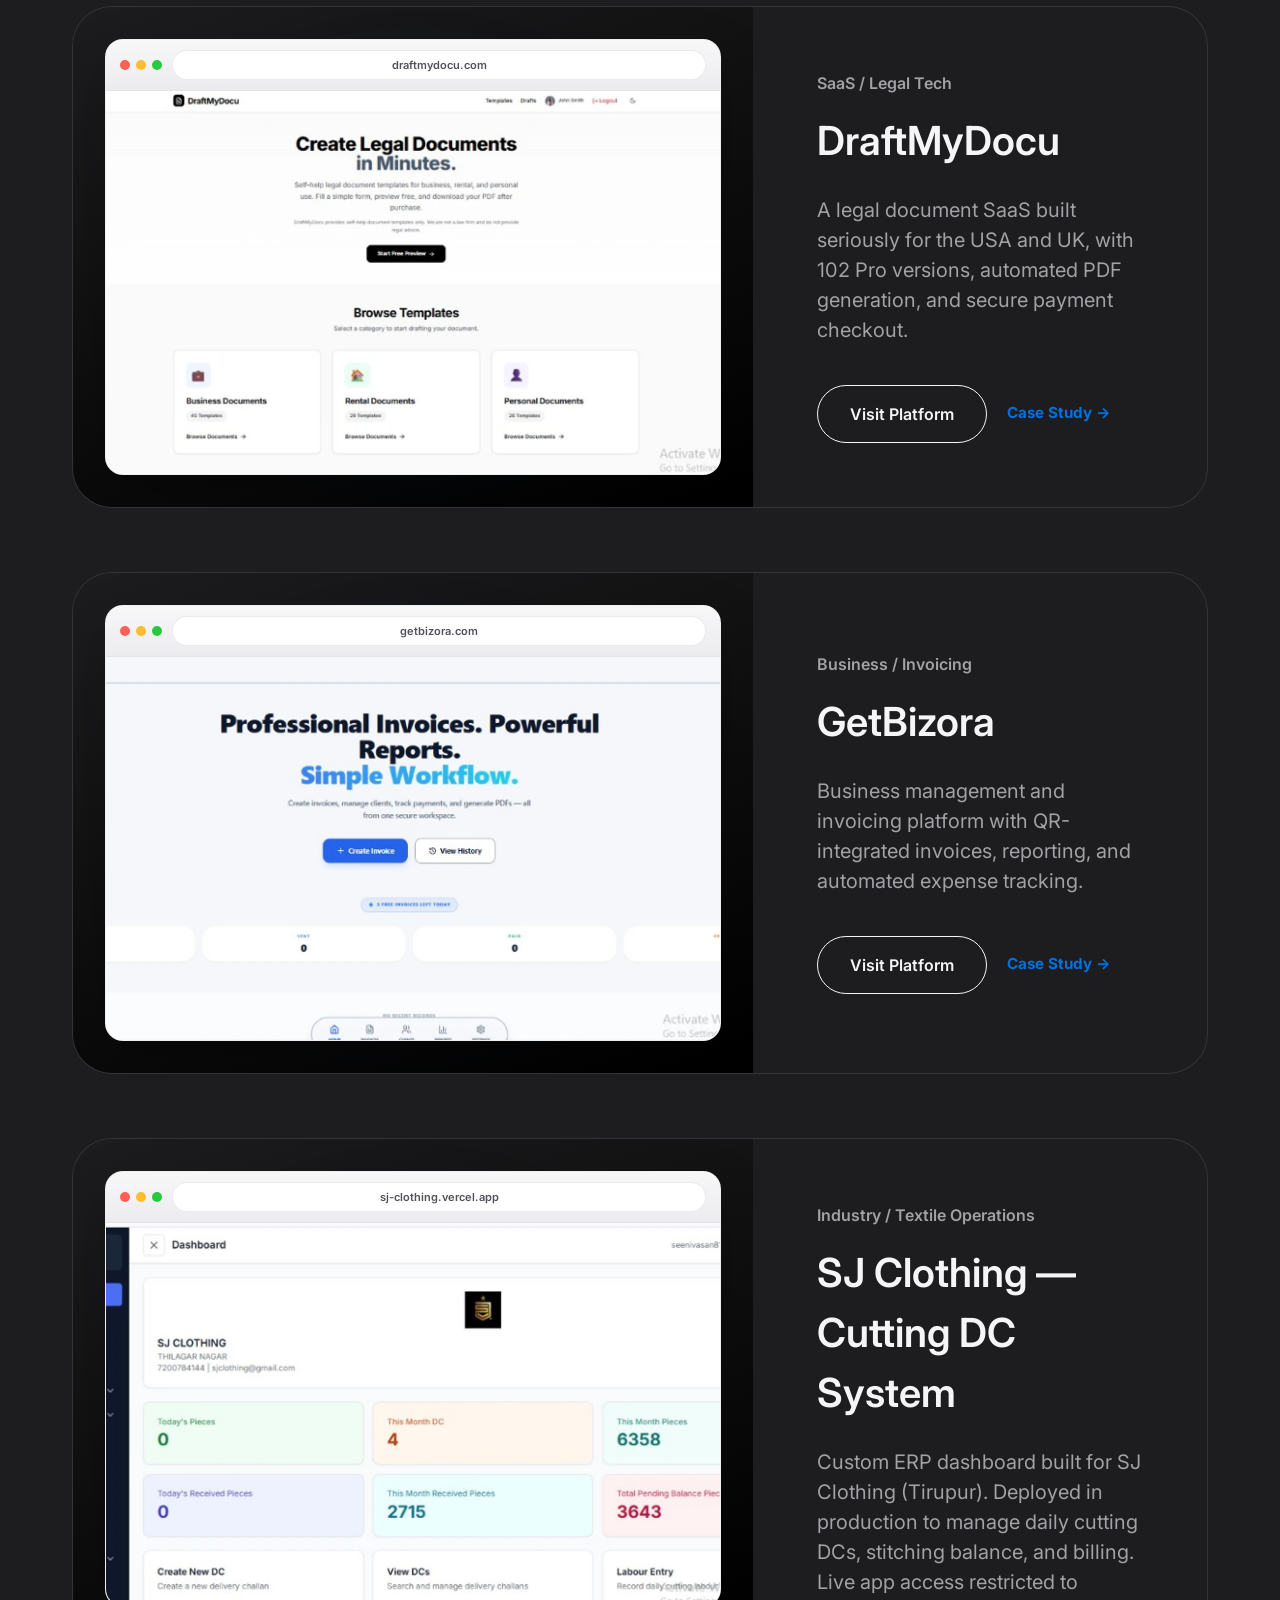
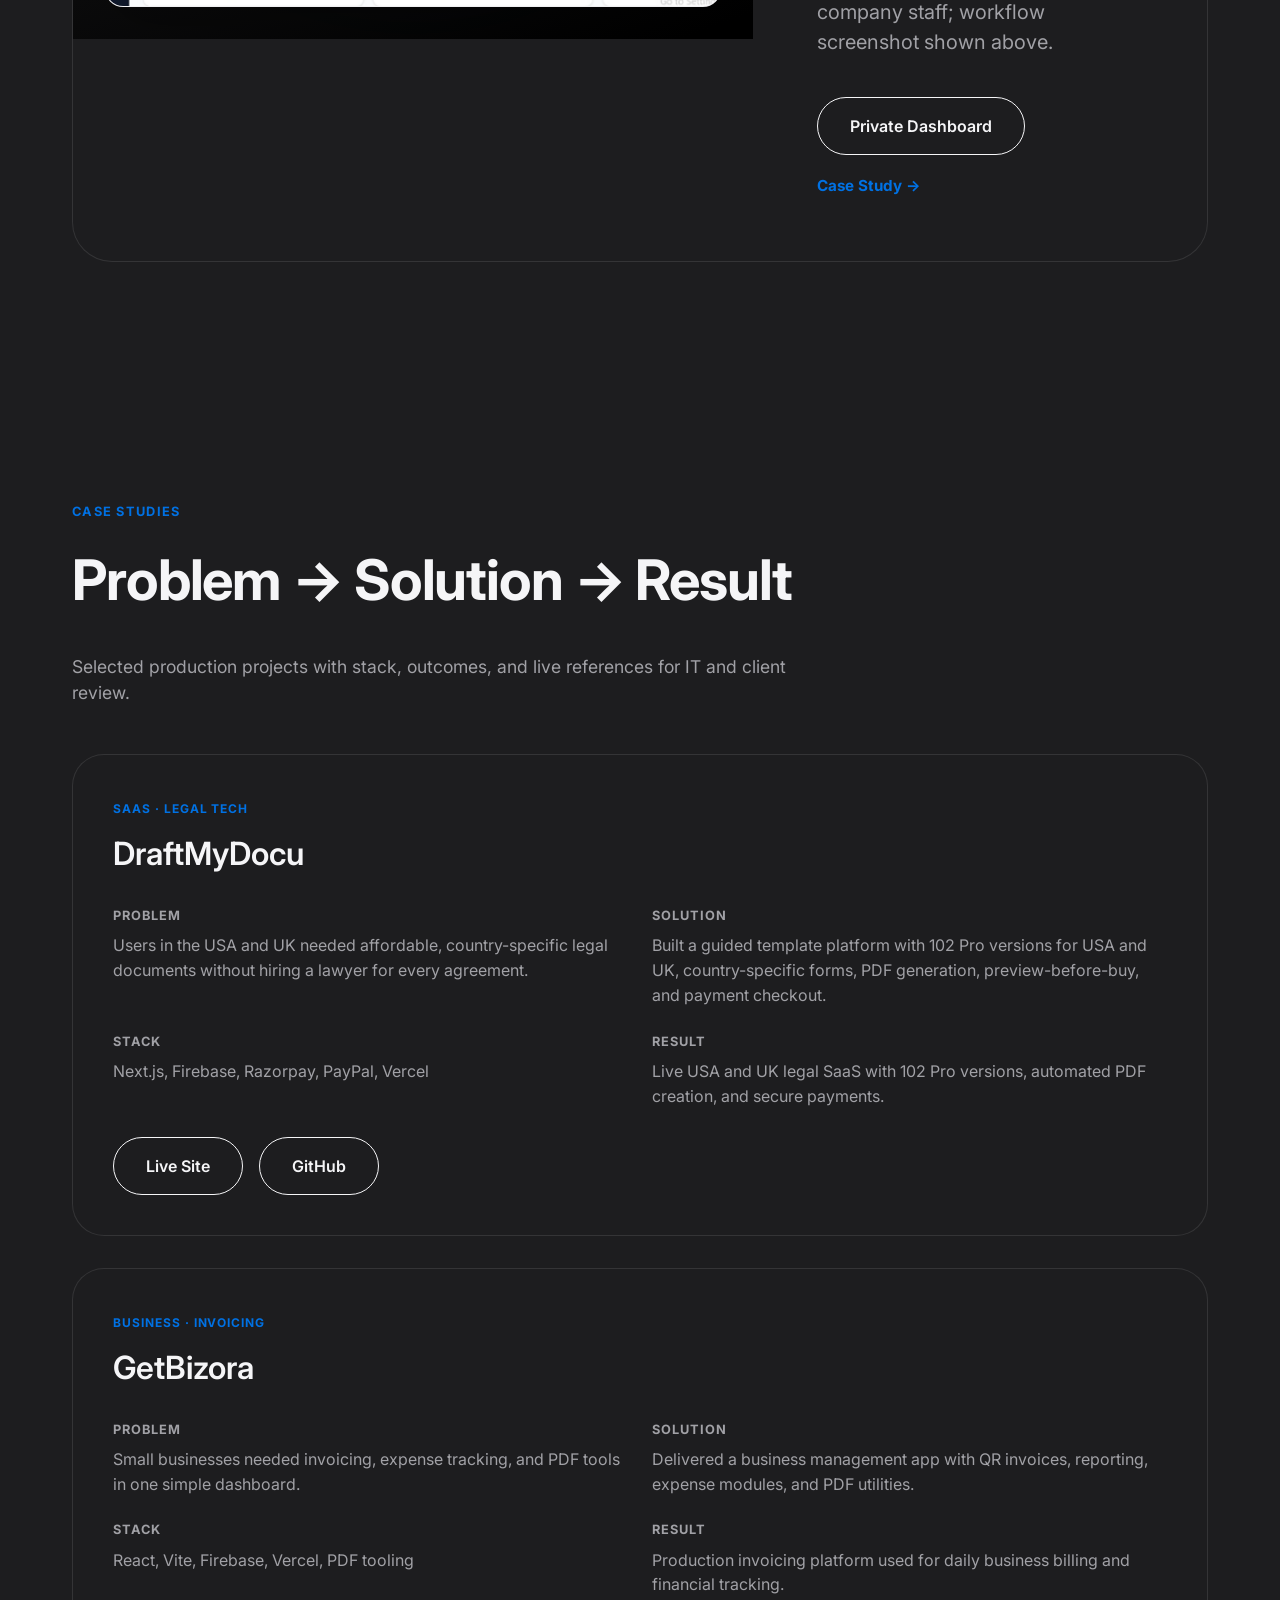
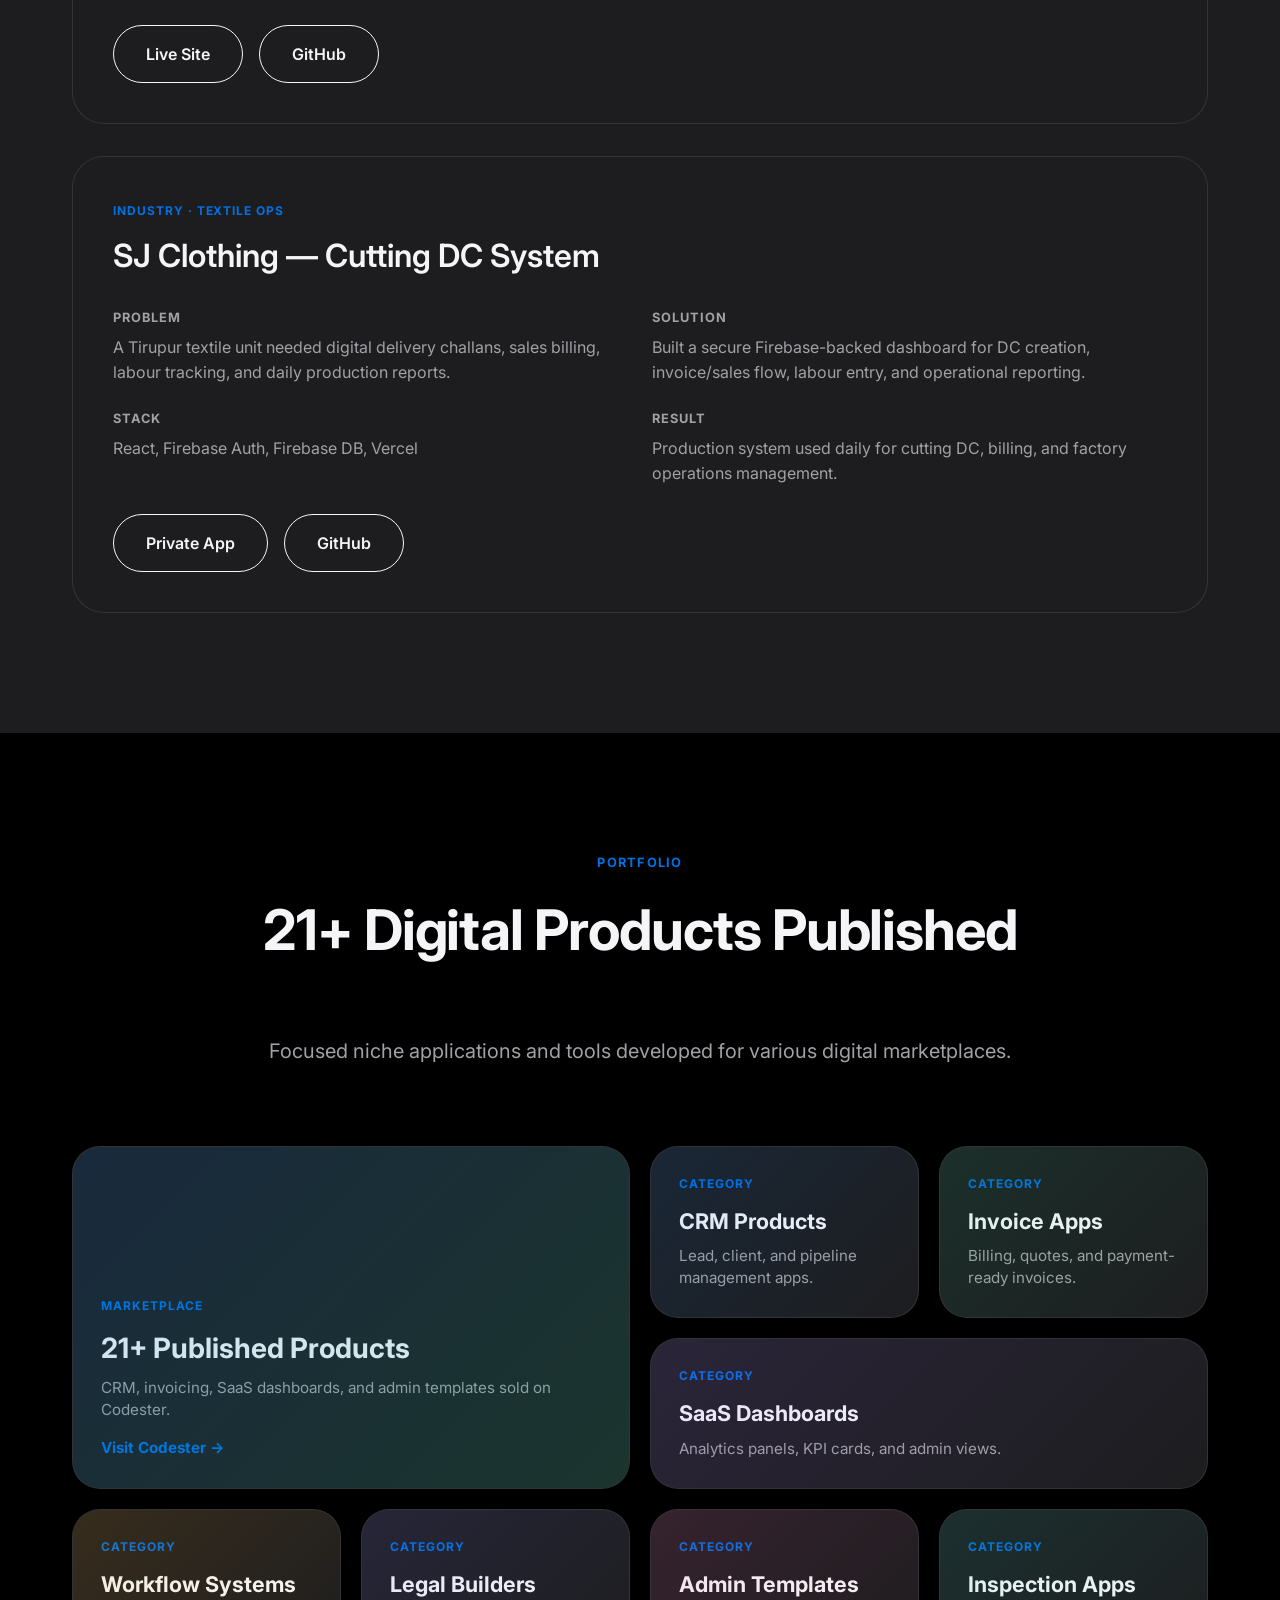
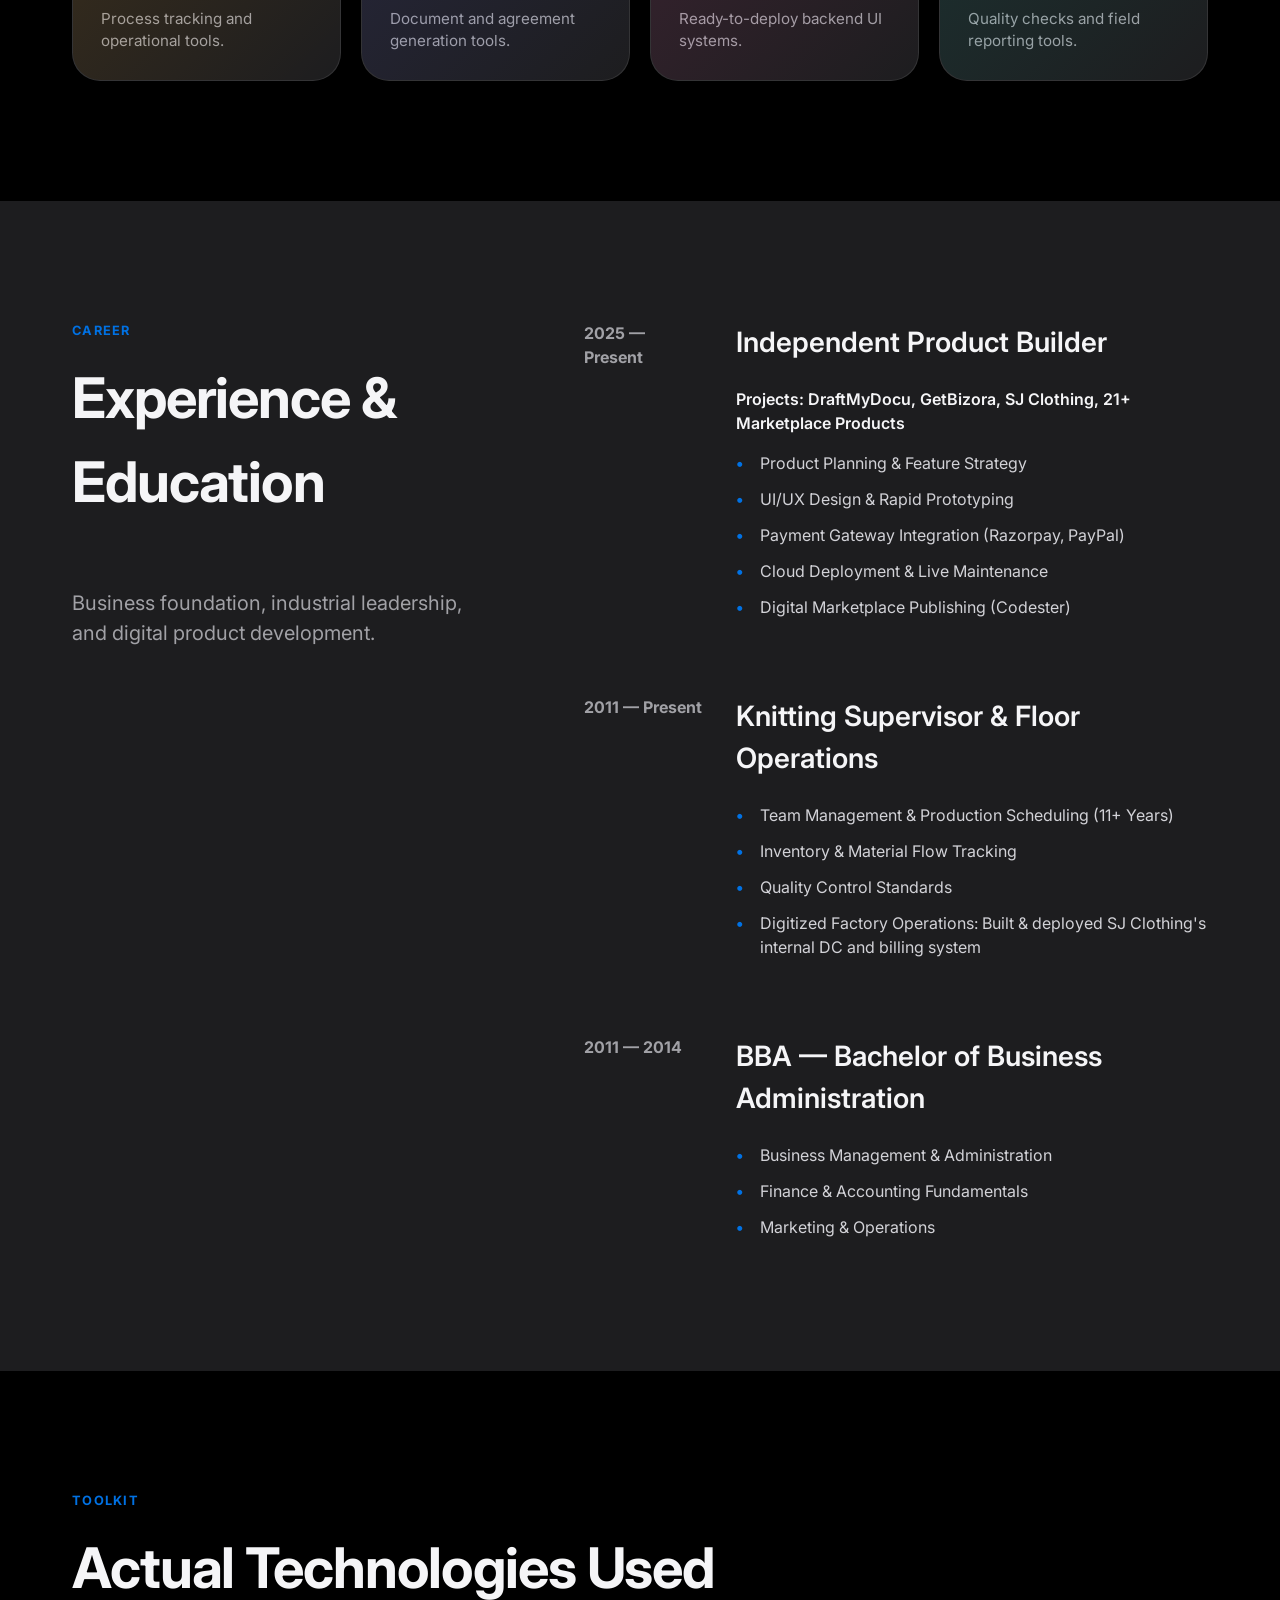
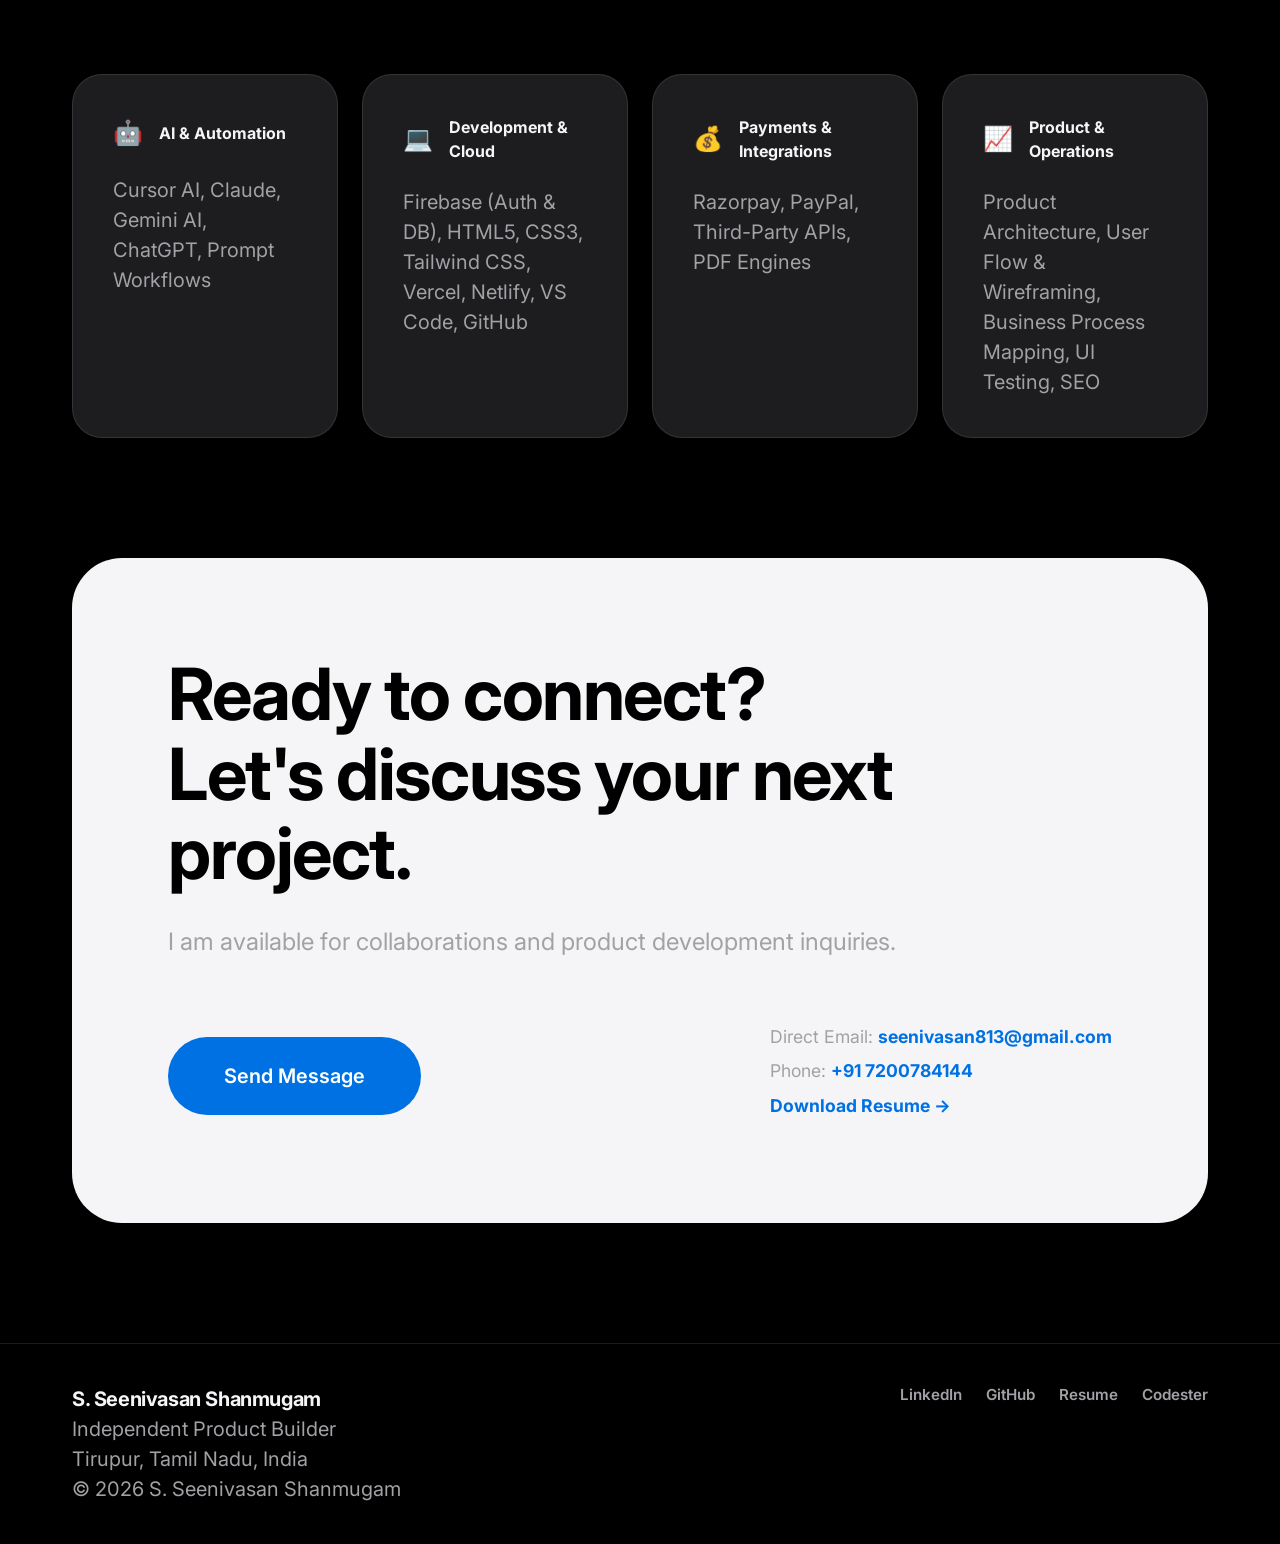
==== commit 0a062ded: "polish: highlight DraftMyDocu USA/UK 102 Pro versions Co-authored-by: Cursor <cursoragent@cursor.com" ====
--- a/index.html
+++ b/index.html
@@ -174,7 +174,7 @@
                     <div class="showcase-content">
                         <div class="project-meta">SaaS / Legal Tech</div>
                         <h3>DraftMyDocu</h3>
-                        <p>A multi-country legal document generation platform featuring automated PDF creation and secure payment integration.</p>
+                        <p>A legal document SaaS built seriously for the USA and UK, with 102 Pro versions, automated PDF generation, and secure payment checkout.</p>
                         <div class="showcase-actions">
                             <a href="https://draftmydocu.com" target="_blank" class="btn-outline">Visit Platform</a>
                             <a href="#case-draftmydocu" class="btn-link-sm">Case Study →</a>
@@ -255,11 +255,11 @@
                     <div class="case-study-grid">
                         <div class="case-block">
                             <h4>Problem</h4>
-                            <p>Users needed affordable legal document templates across multiple countries without hiring a lawyer for every agreement.</p>
+                            <p>Users in the USA and UK needed affordable, country-specific legal documents without hiring a lawyer for every agreement.</p>
                         </div>
                         <div class="case-block">
                             <h4>Solution</h4>
-                            <p>Built a guided template platform with country-specific forms, PDF generation, preview-before-buy, and payment checkout.</p>
+                            <p>Built a guided template platform with 102 Pro versions for USA and UK, country-specific forms, PDF generation, preview-before-buy, and payment checkout.</p>
                         </div>
                         <div class="case-block">
                             <h4>Stack</h4>
@@ -267,7 +267,7 @@
                         </div>
                         <div class="case-block">
                             <h4>Result</h4>
-                            <p>Live multi-country legal SaaS platform with automated PDF creation and secure payments.</p>
+                            <p>Live USA and UK legal SaaS with 102 Pro versions, automated PDF creation, and secure payments.</p>
                         </div>
                     </div>
                     <div class="case-study-links">
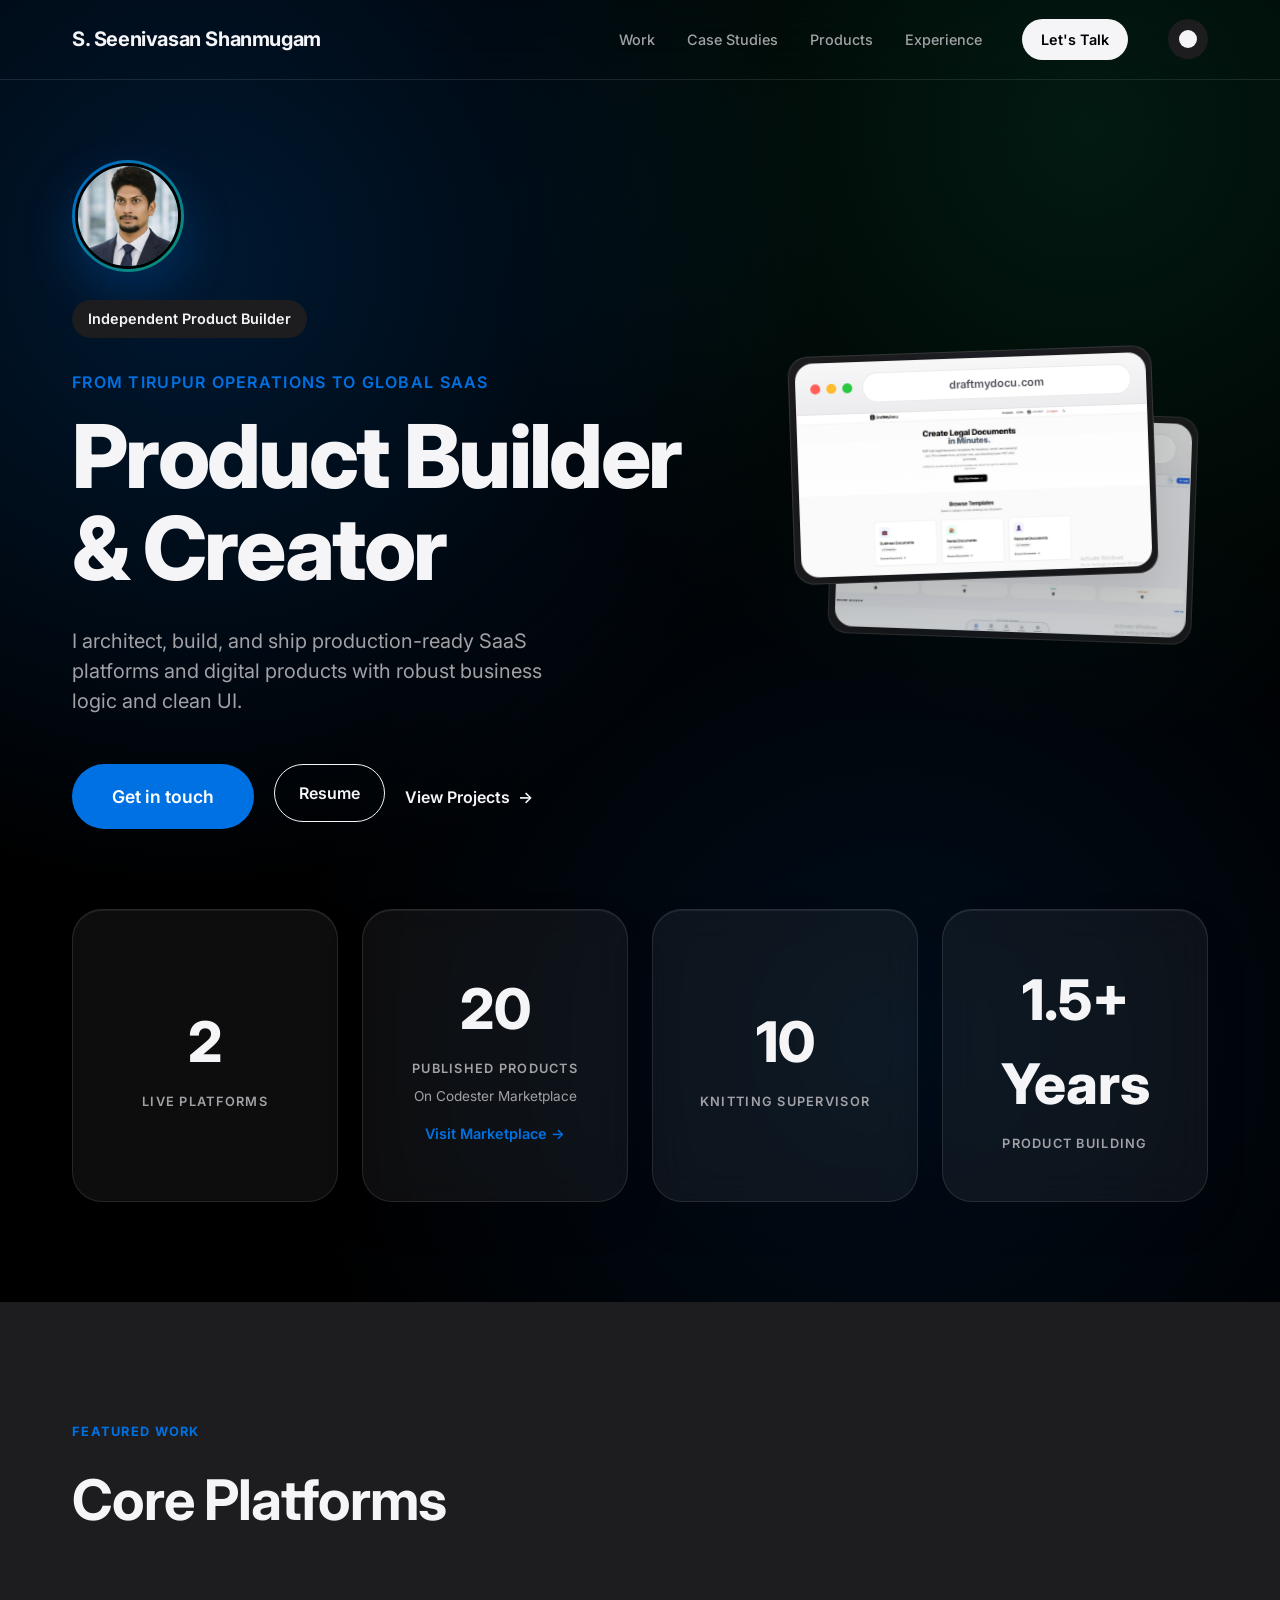
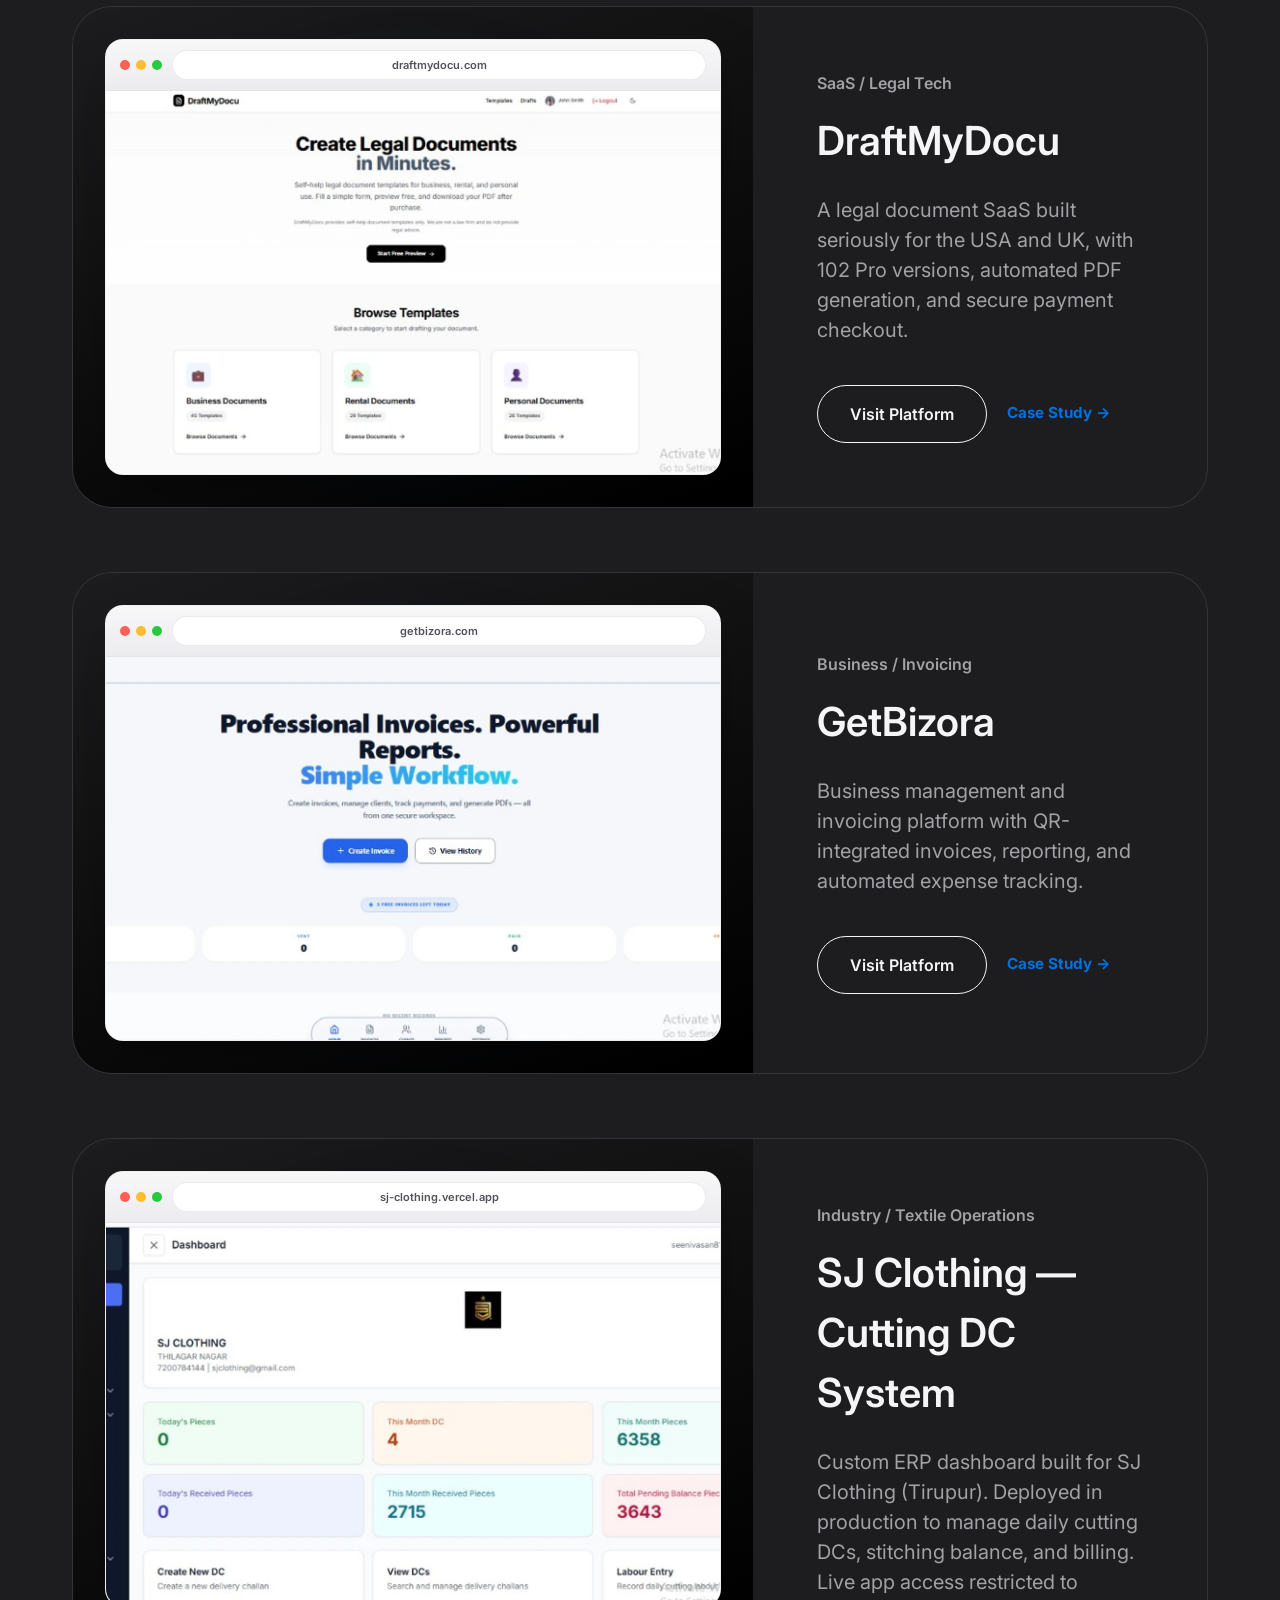
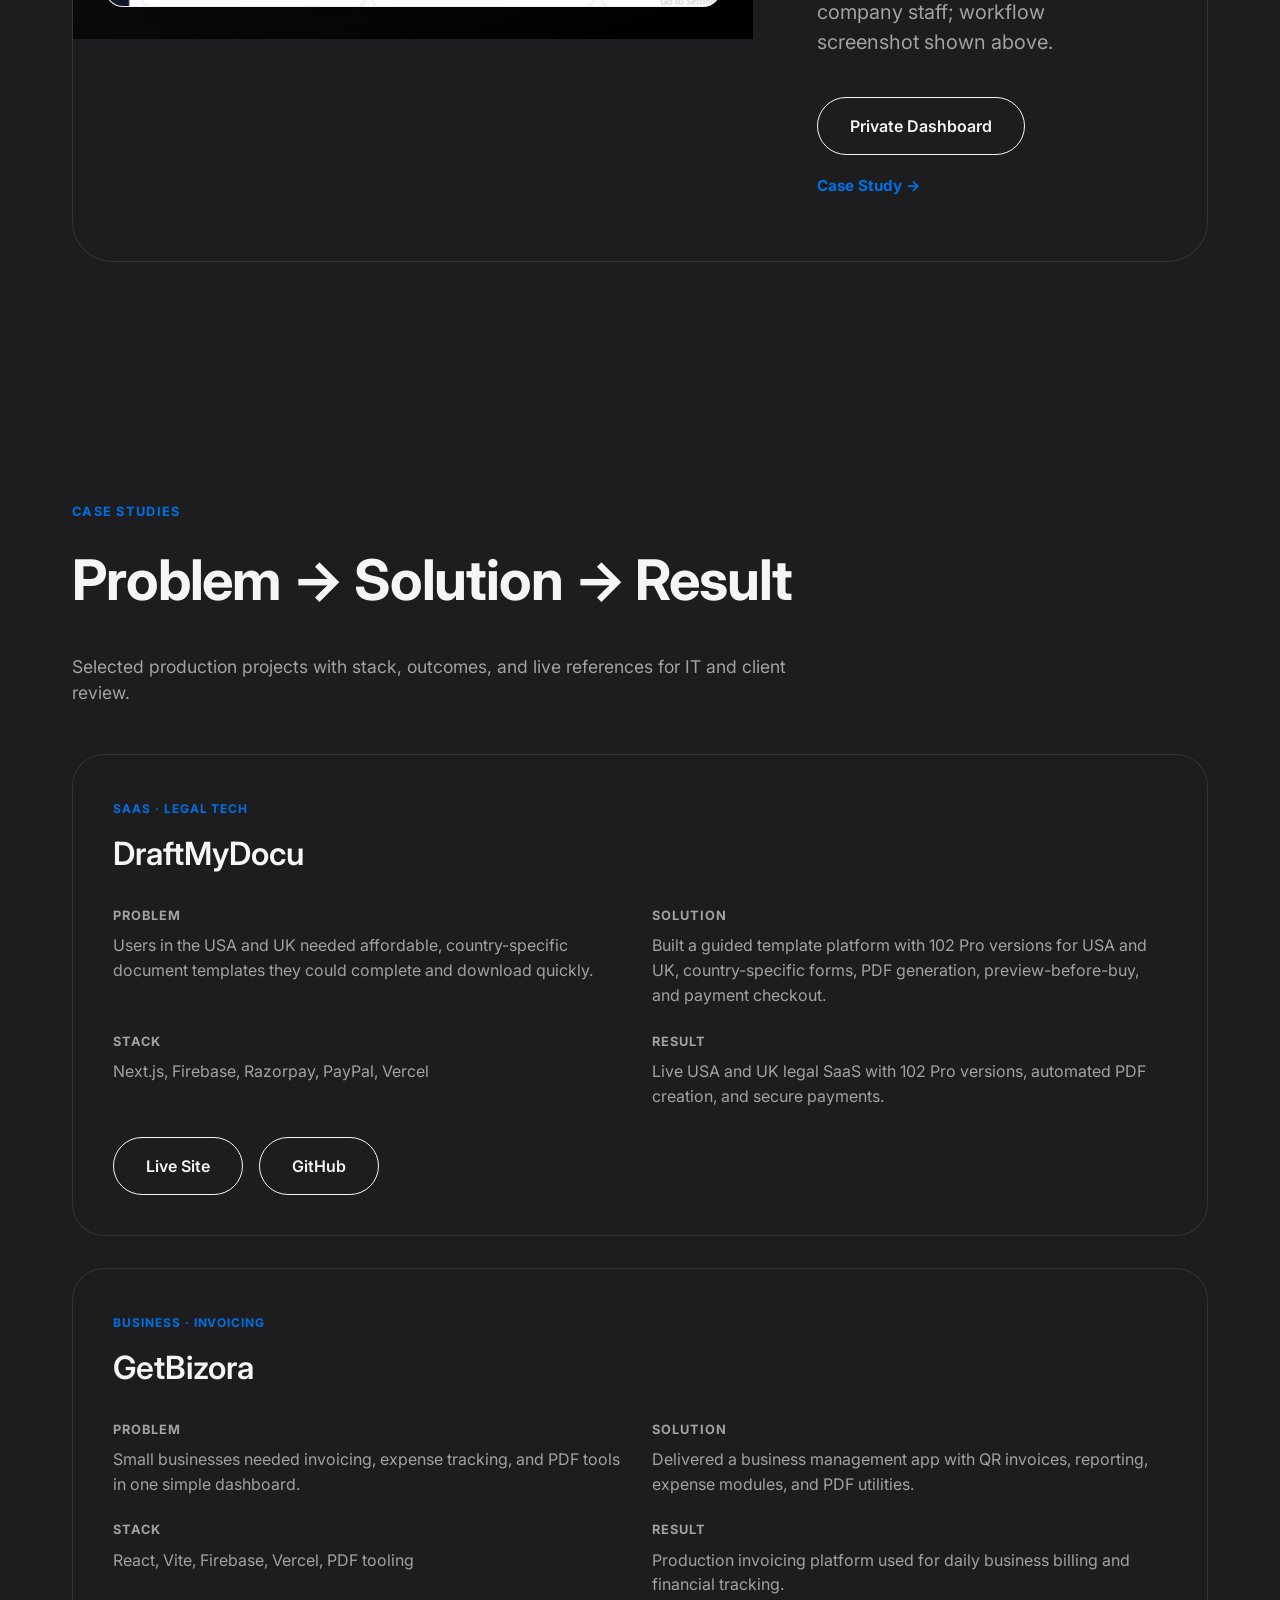
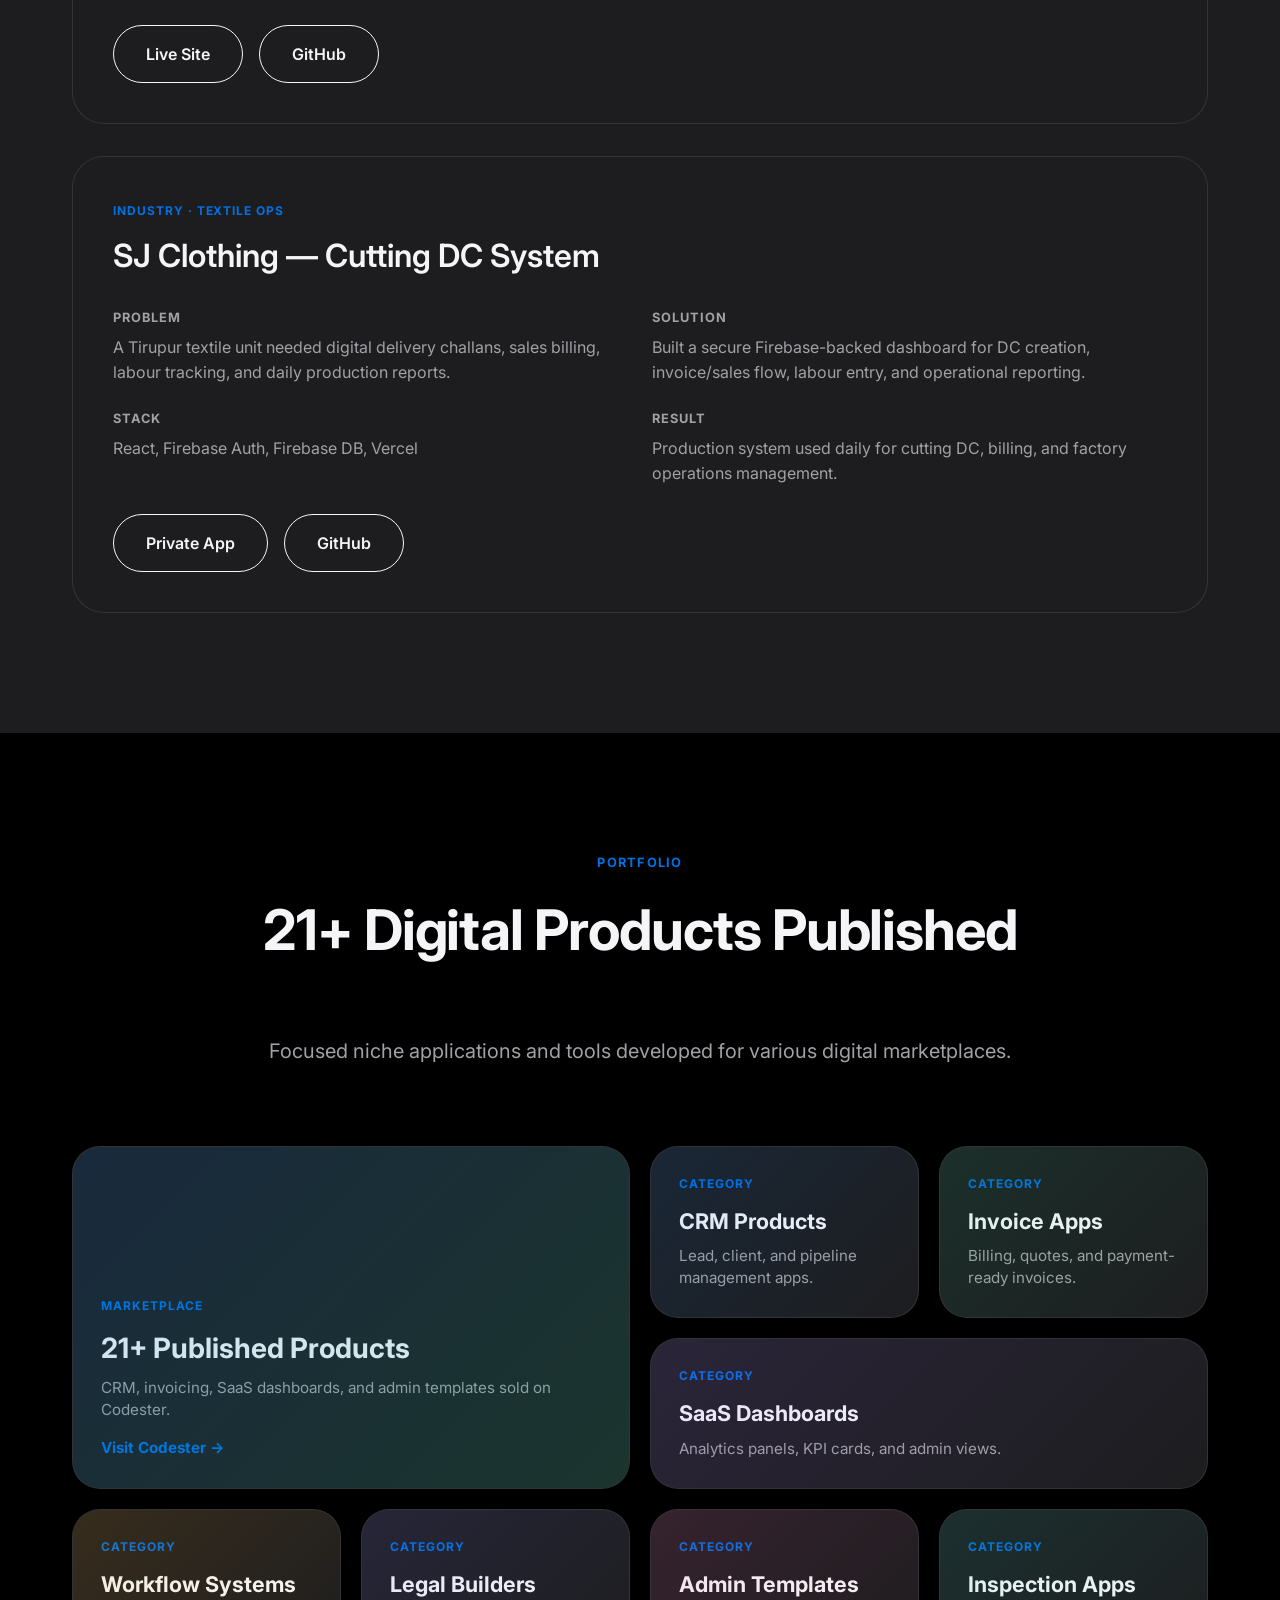
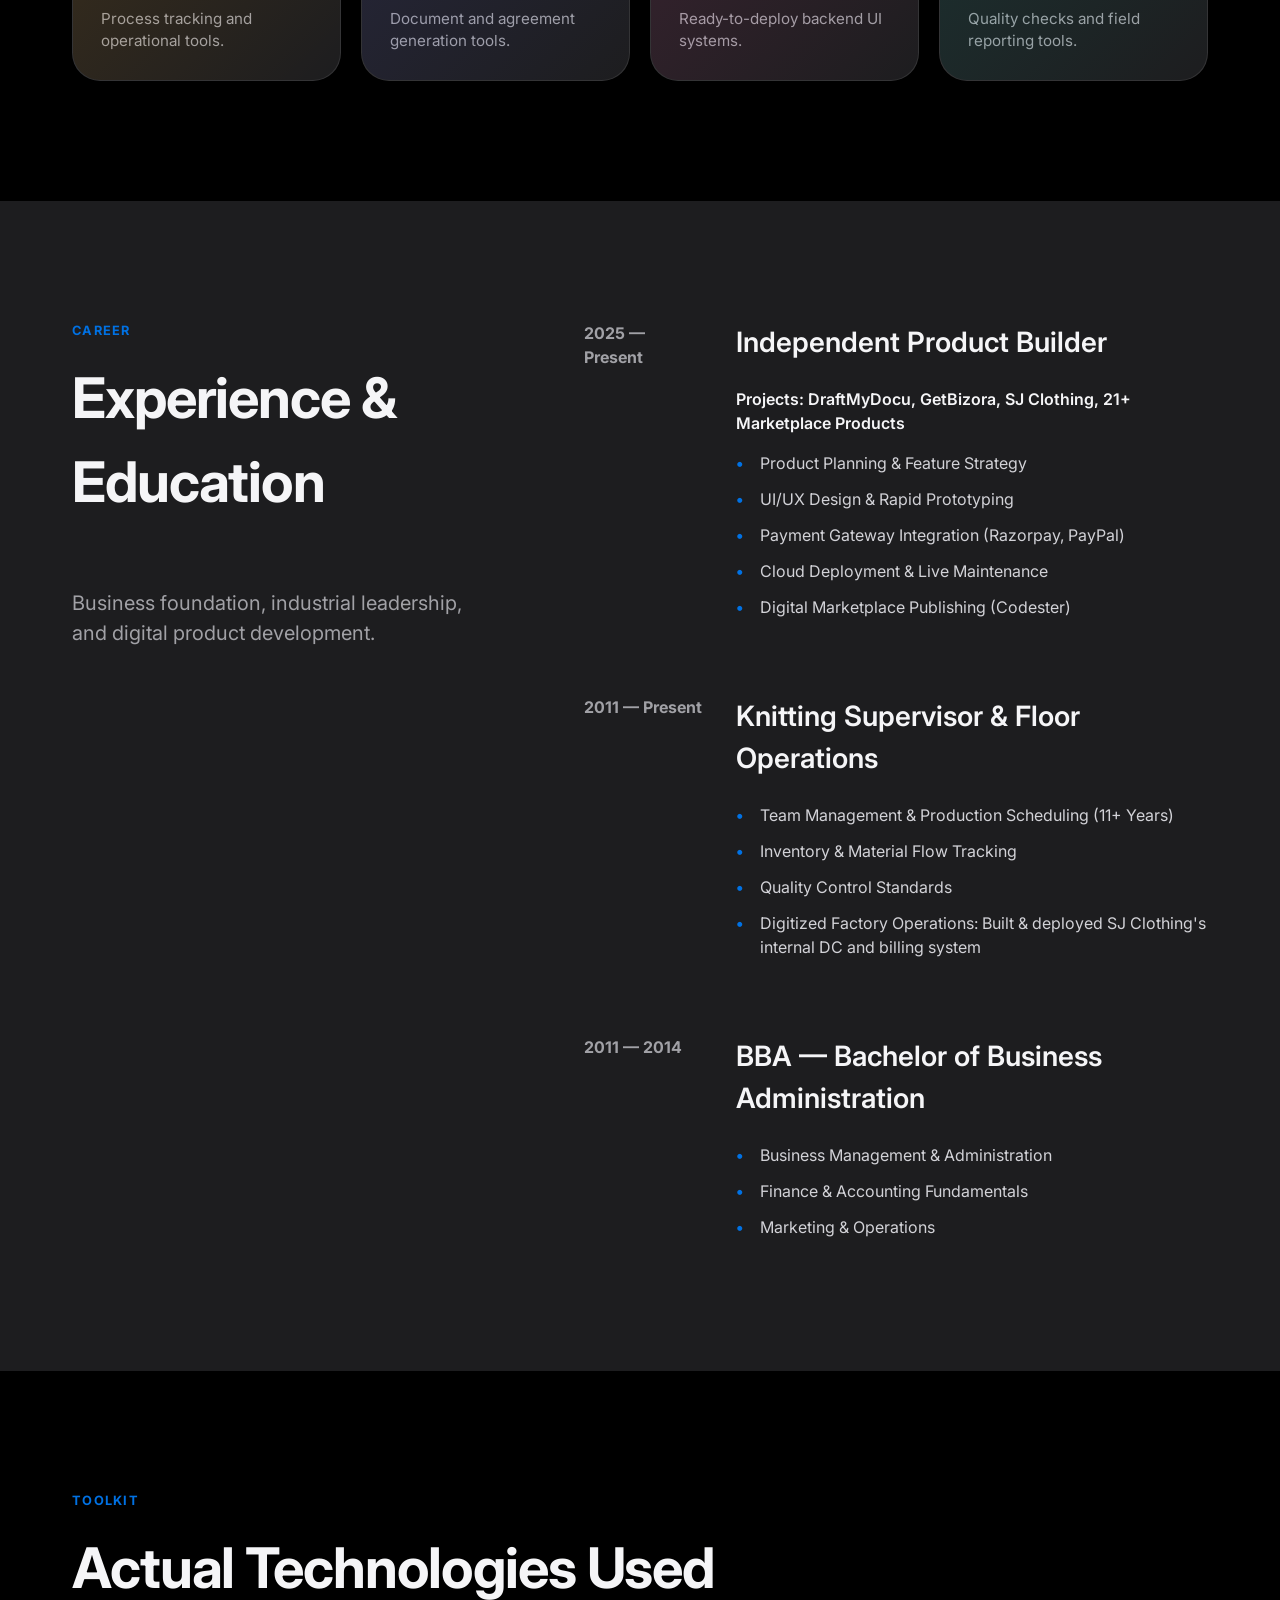
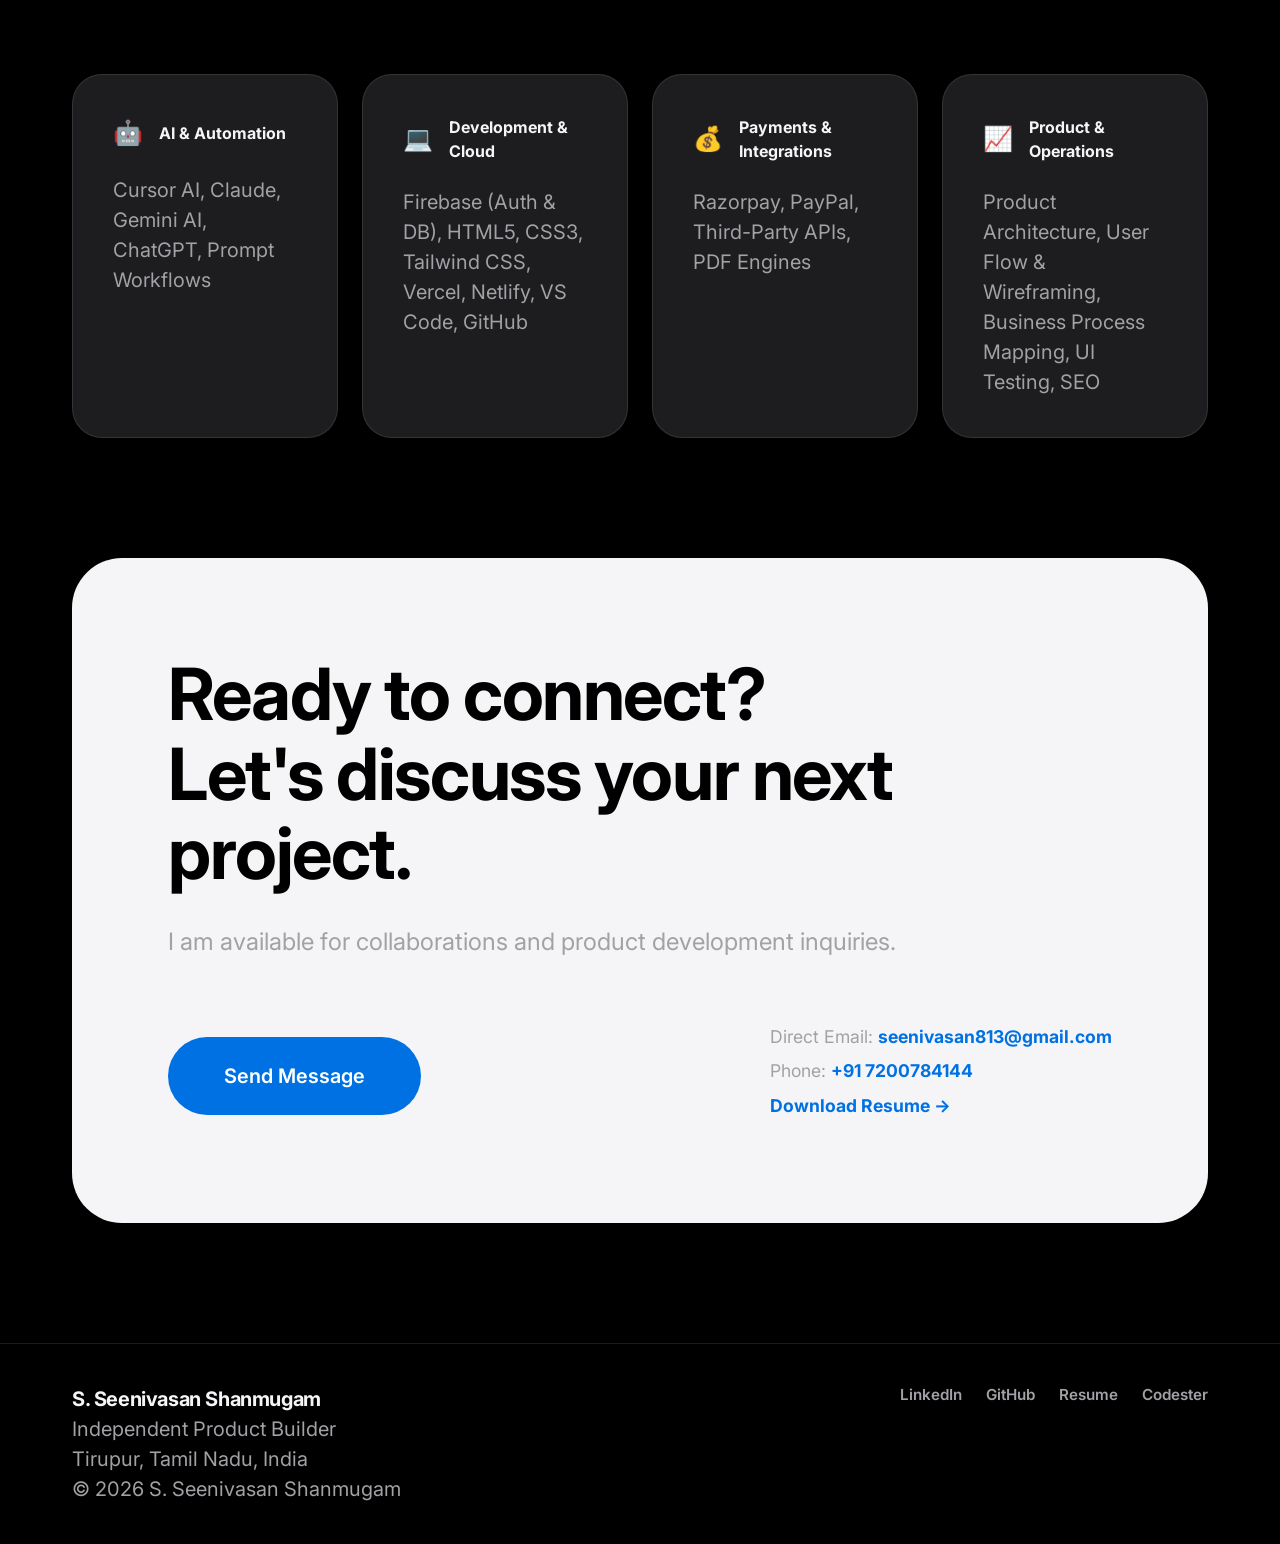
==== commit 434c3a54: "fix: remove lawyer claim from DraftMyDocu case study Co-authored-by: Cursor <cursoragent@cursor.com>" ====
--- a/index.html
+++ b/index.html
@@ -255,7 +255,7 @@
                     <div class="case-study-grid">
                         <div class="case-block">
                             <h4>Problem</h4>
-                            <p>Users in the USA and UK needed affordable, country-specific legal documents without hiring a lawyer for every agreement.</p>
+                            <p>Users in the USA and UK needed affordable, country-specific document templates they could complete and download quickly.</p>
                         </div>
                         <div class="case-block">
                             <h4>Solution</h4>
